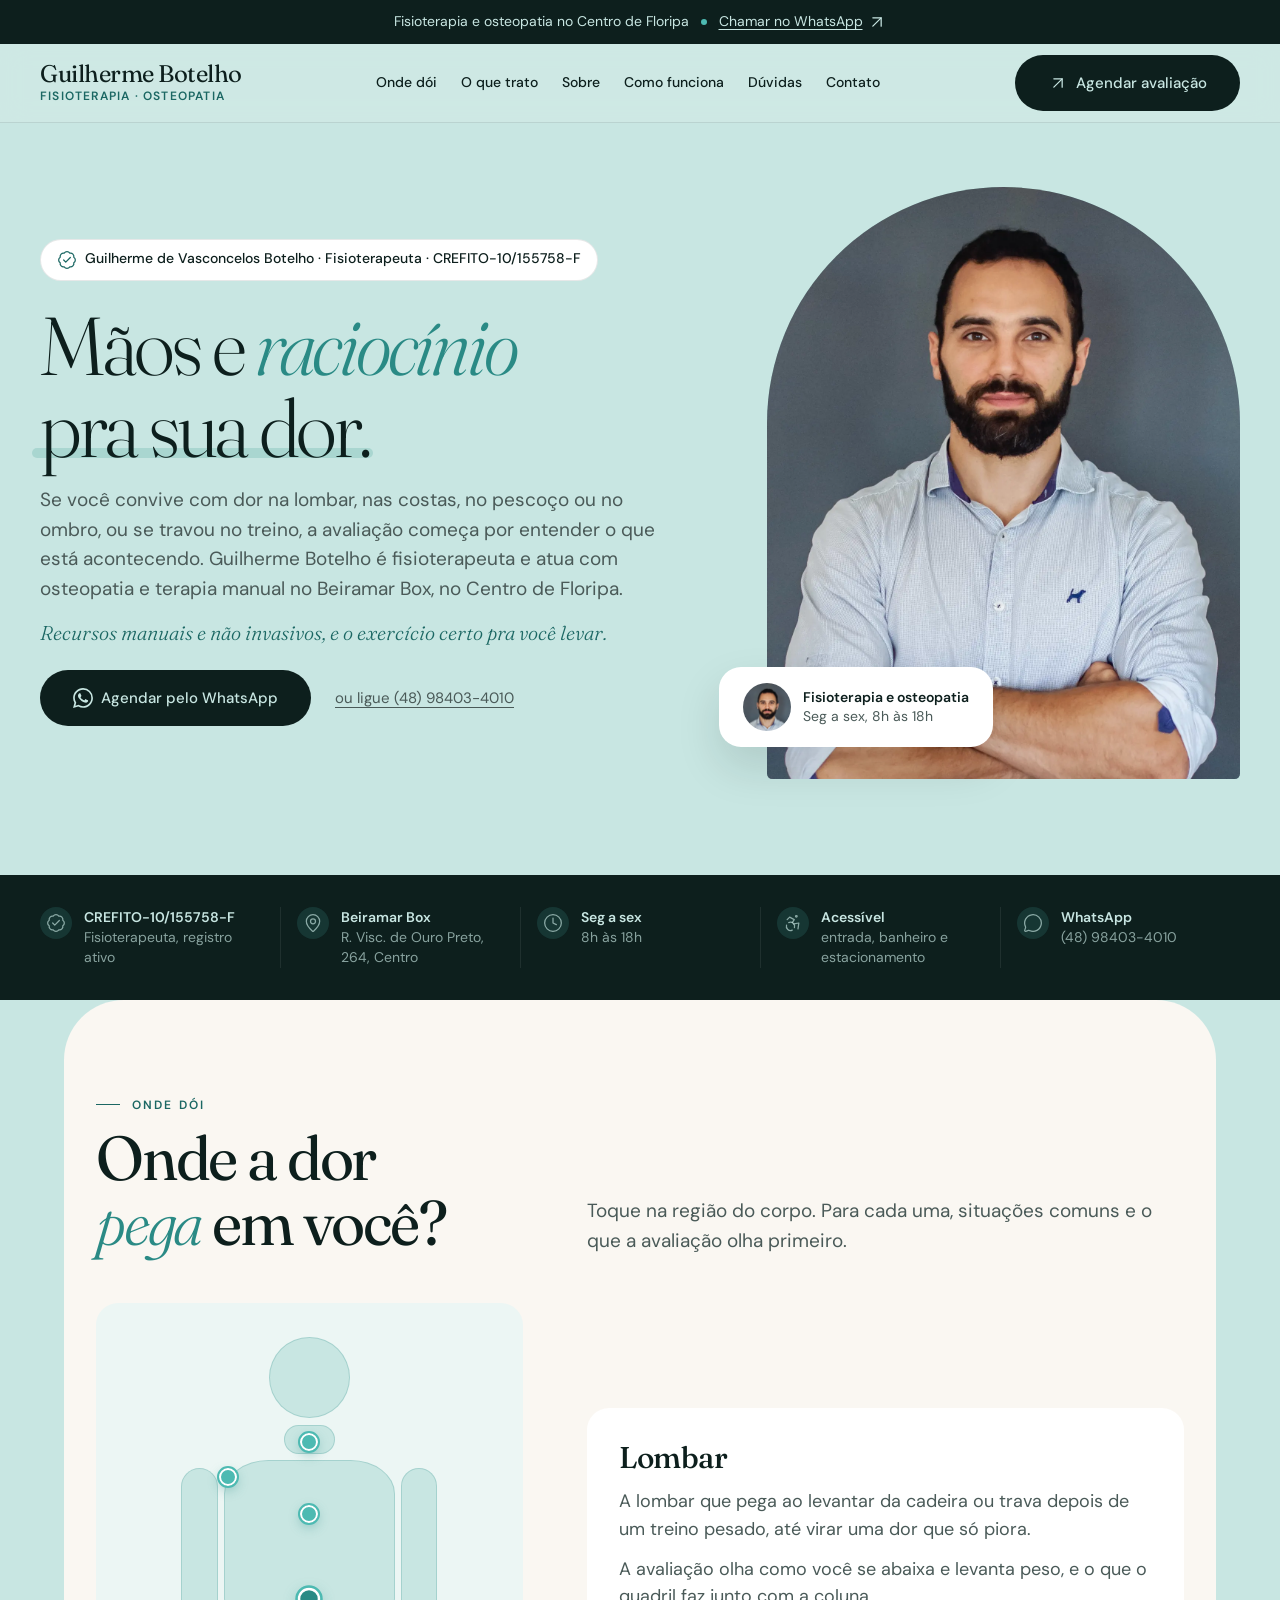
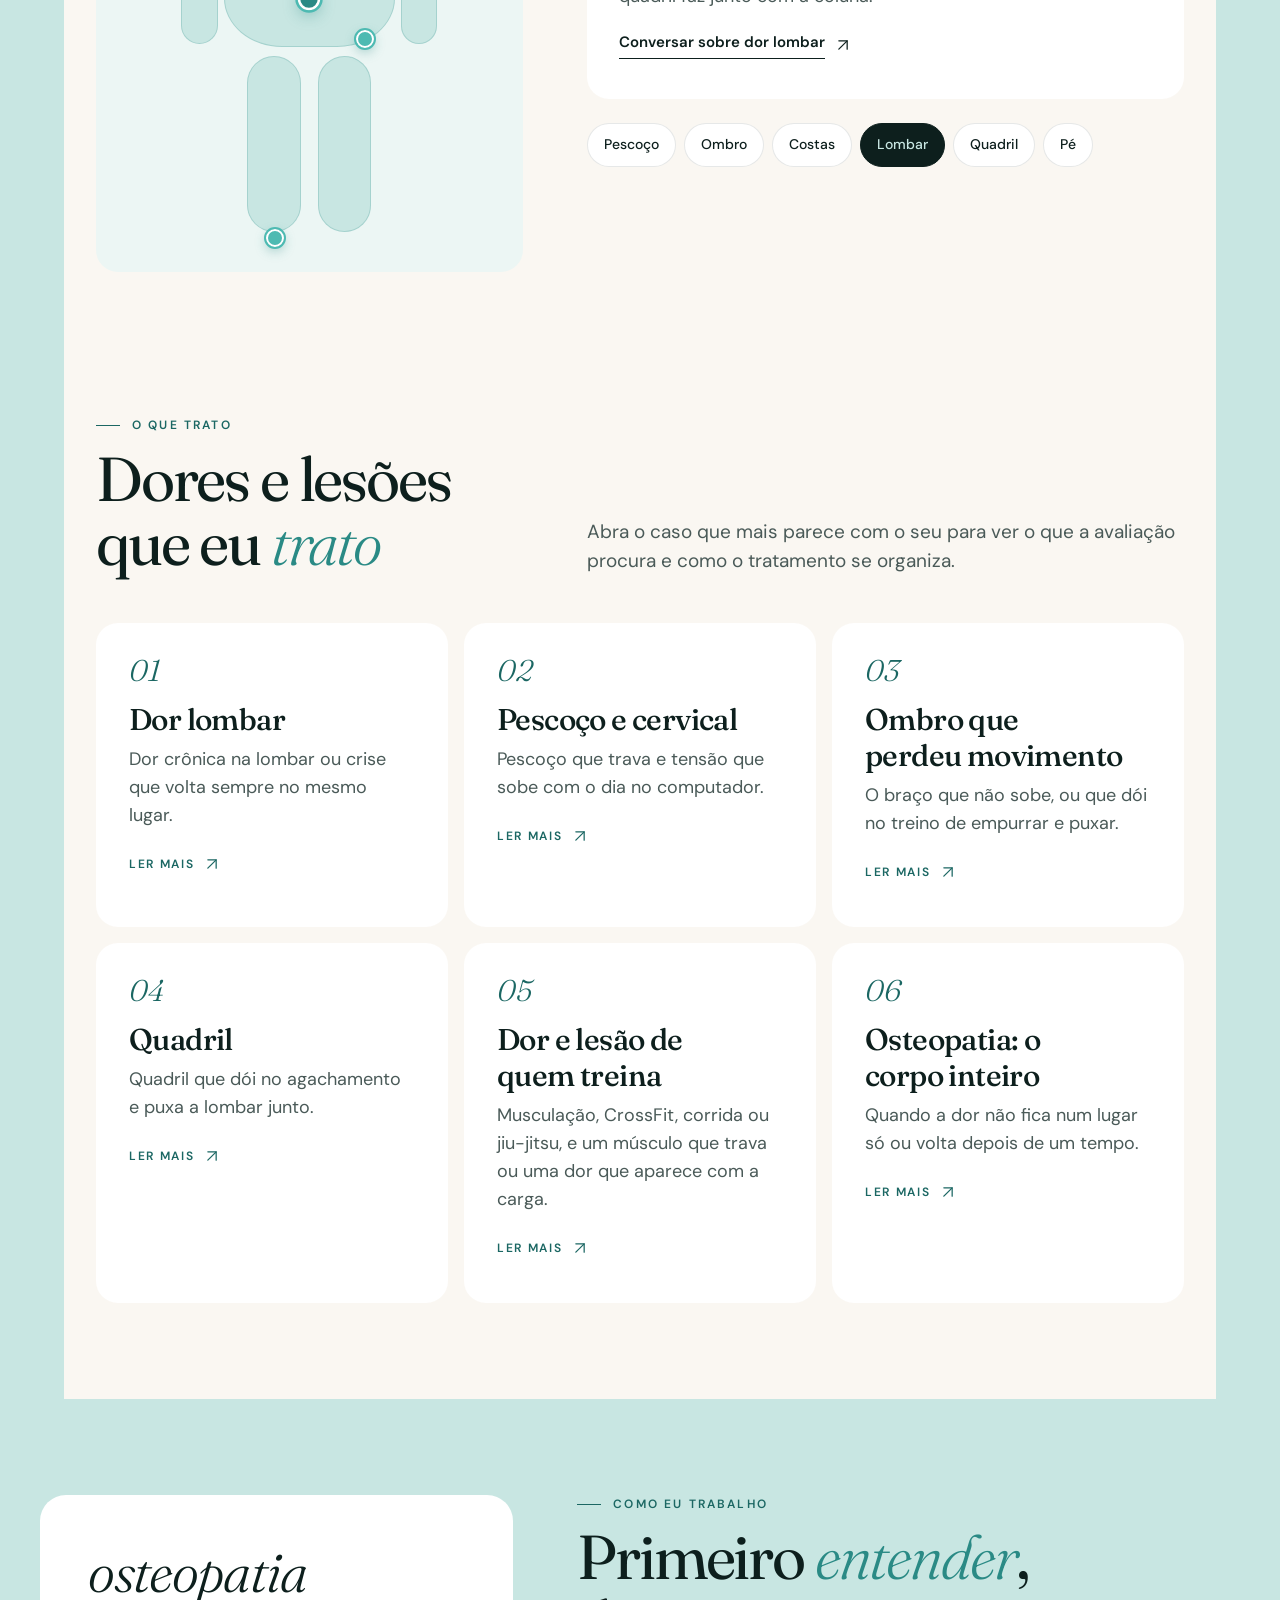
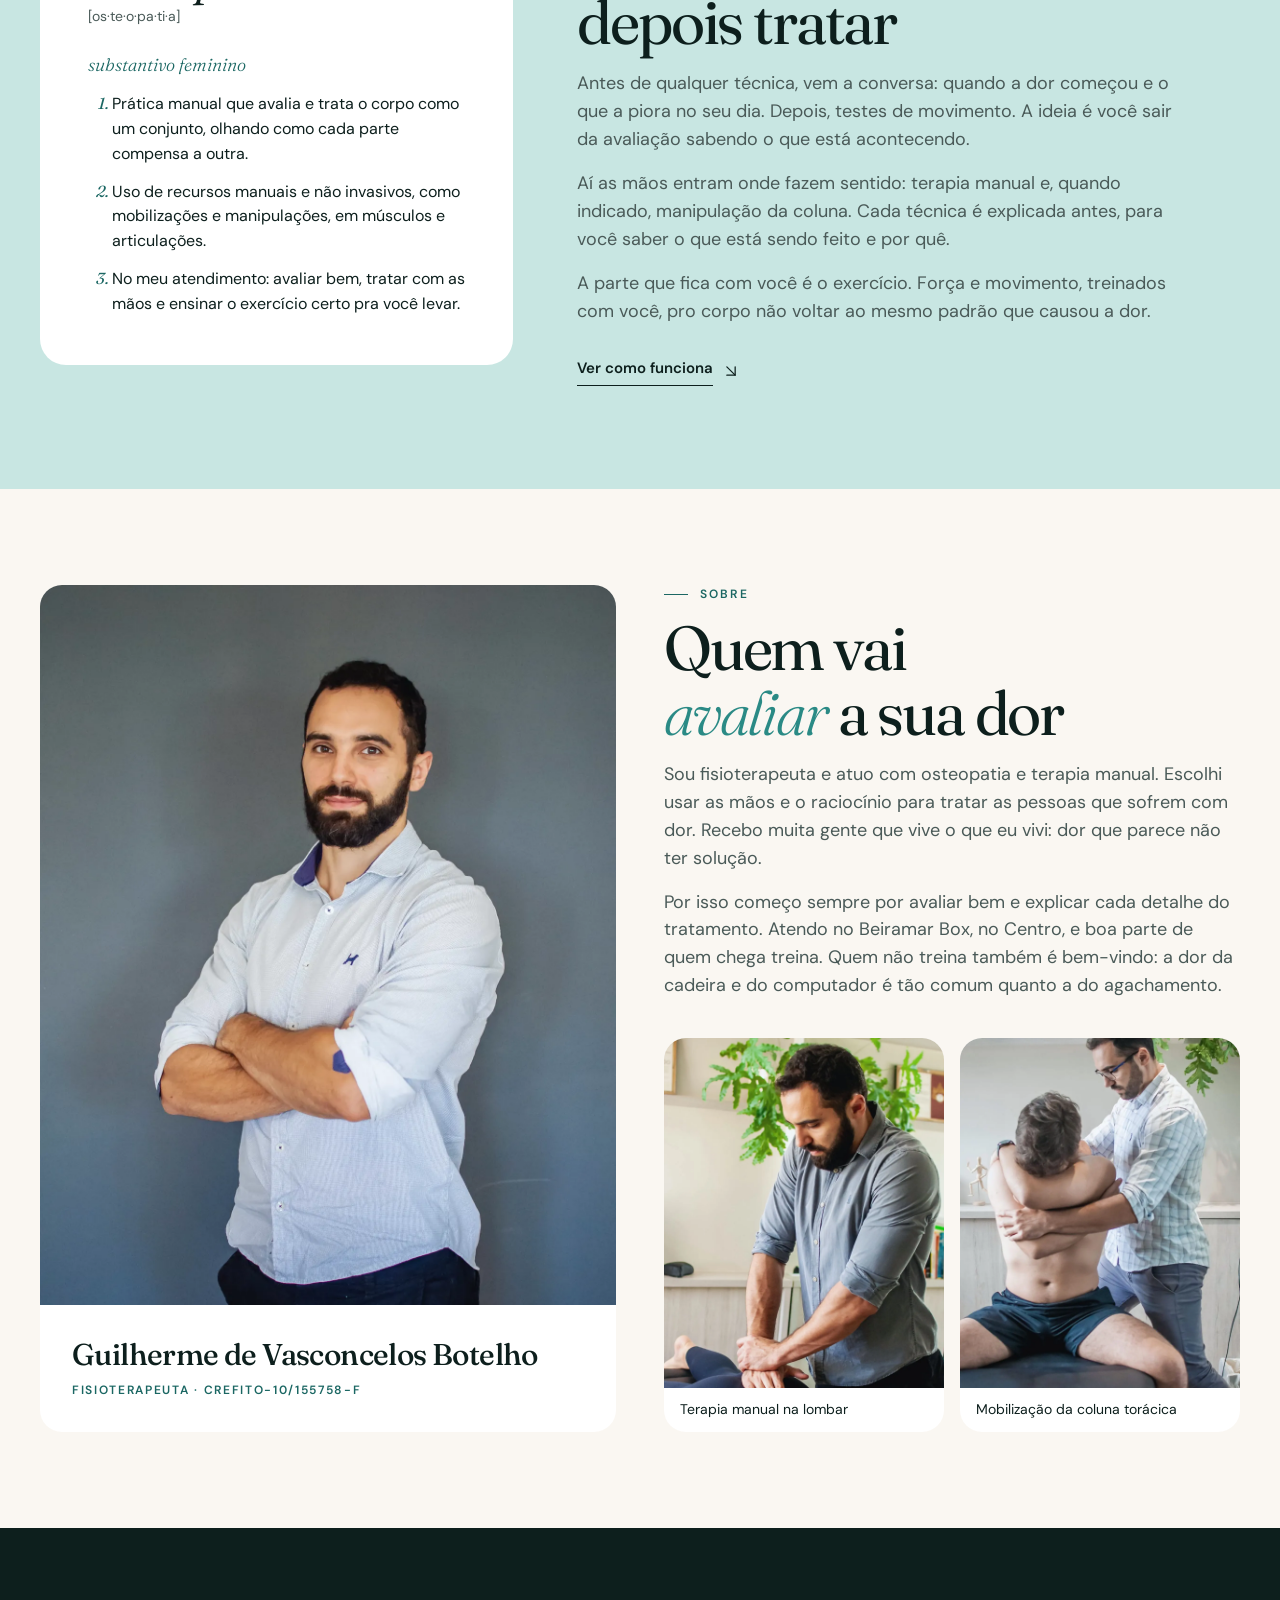
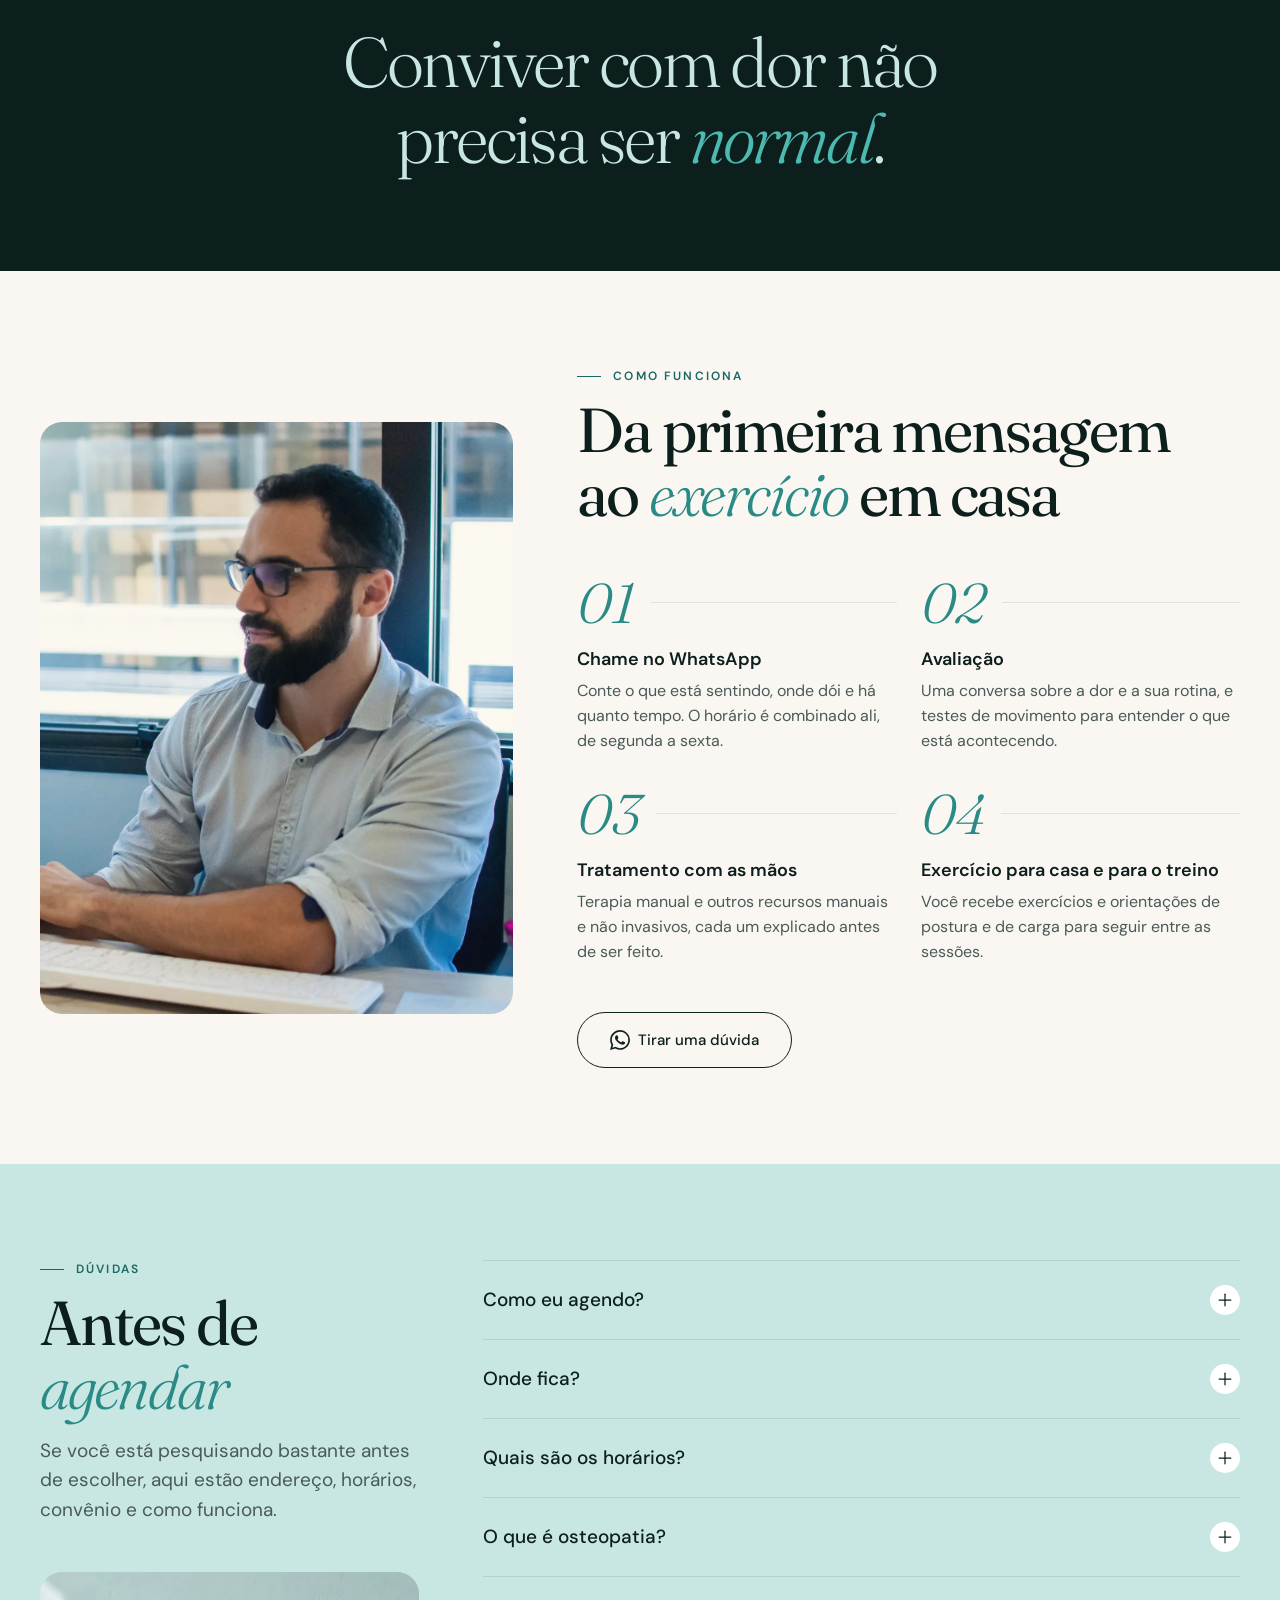
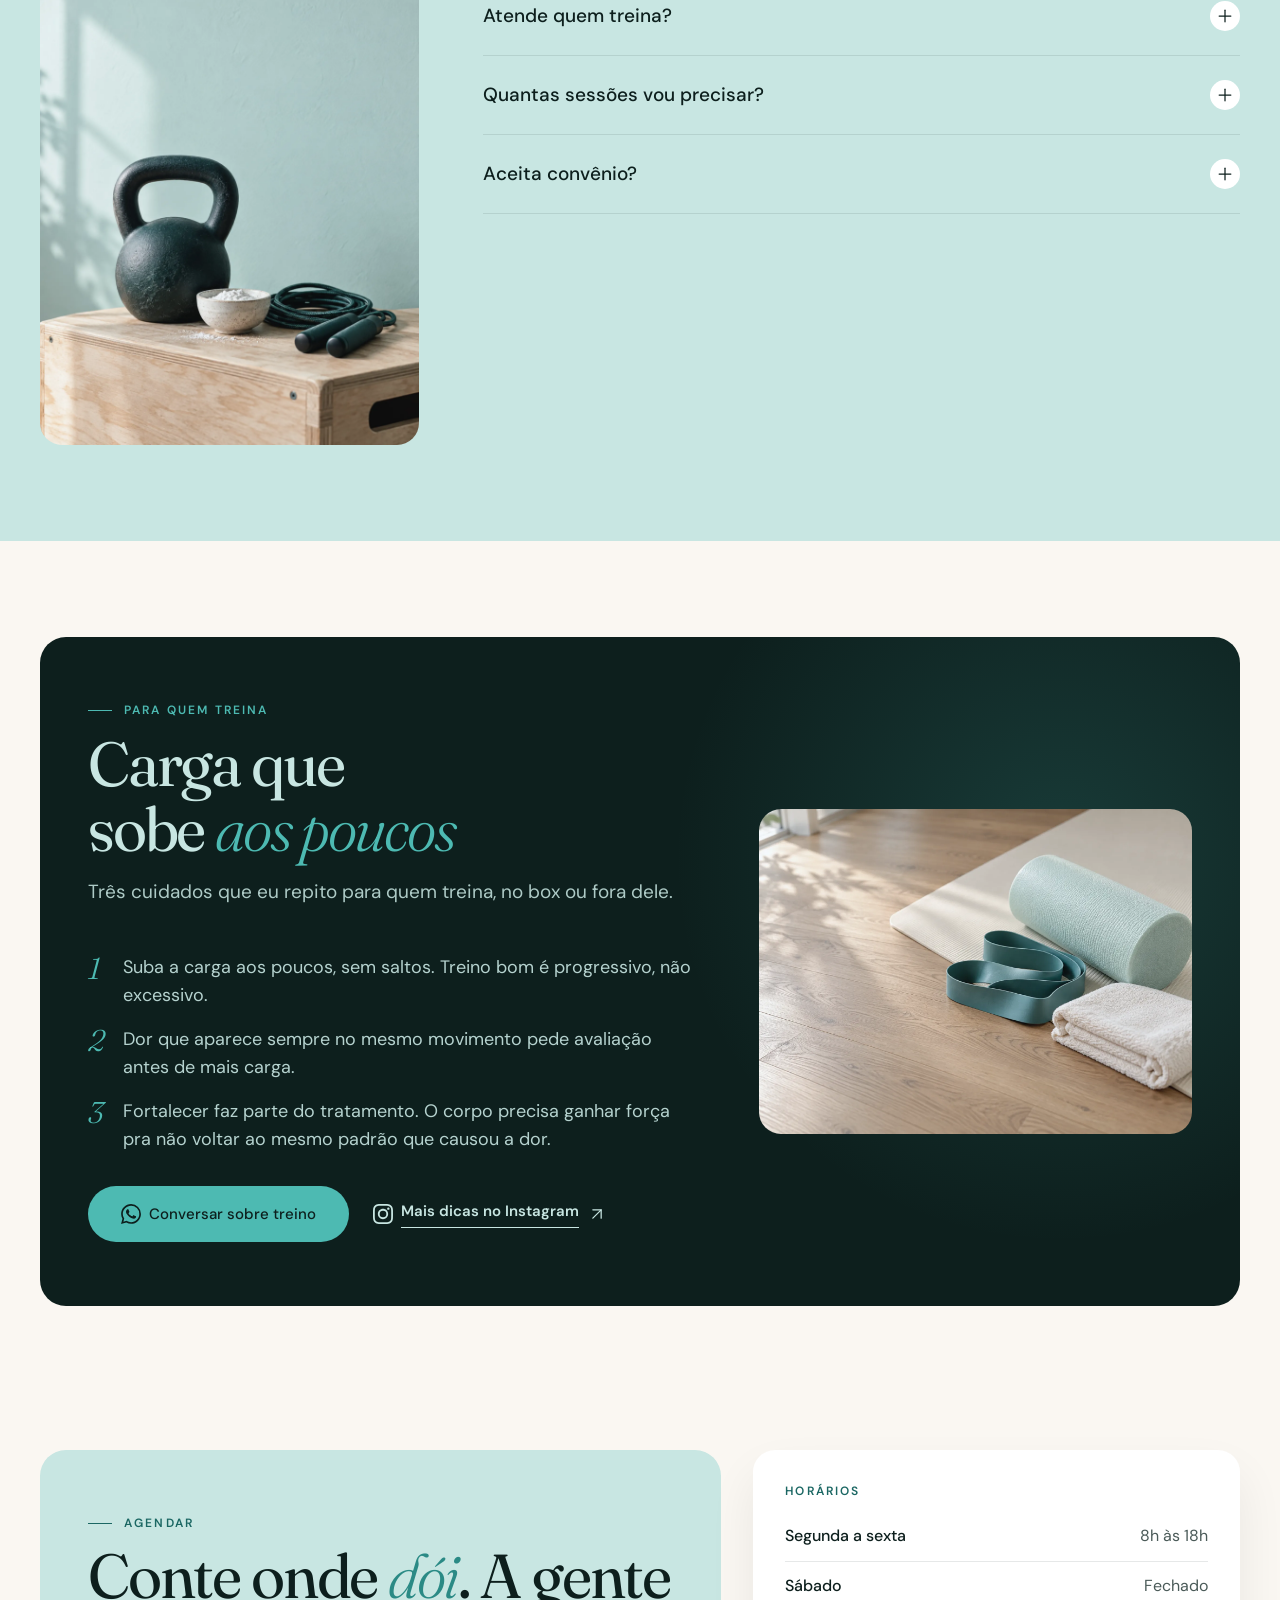
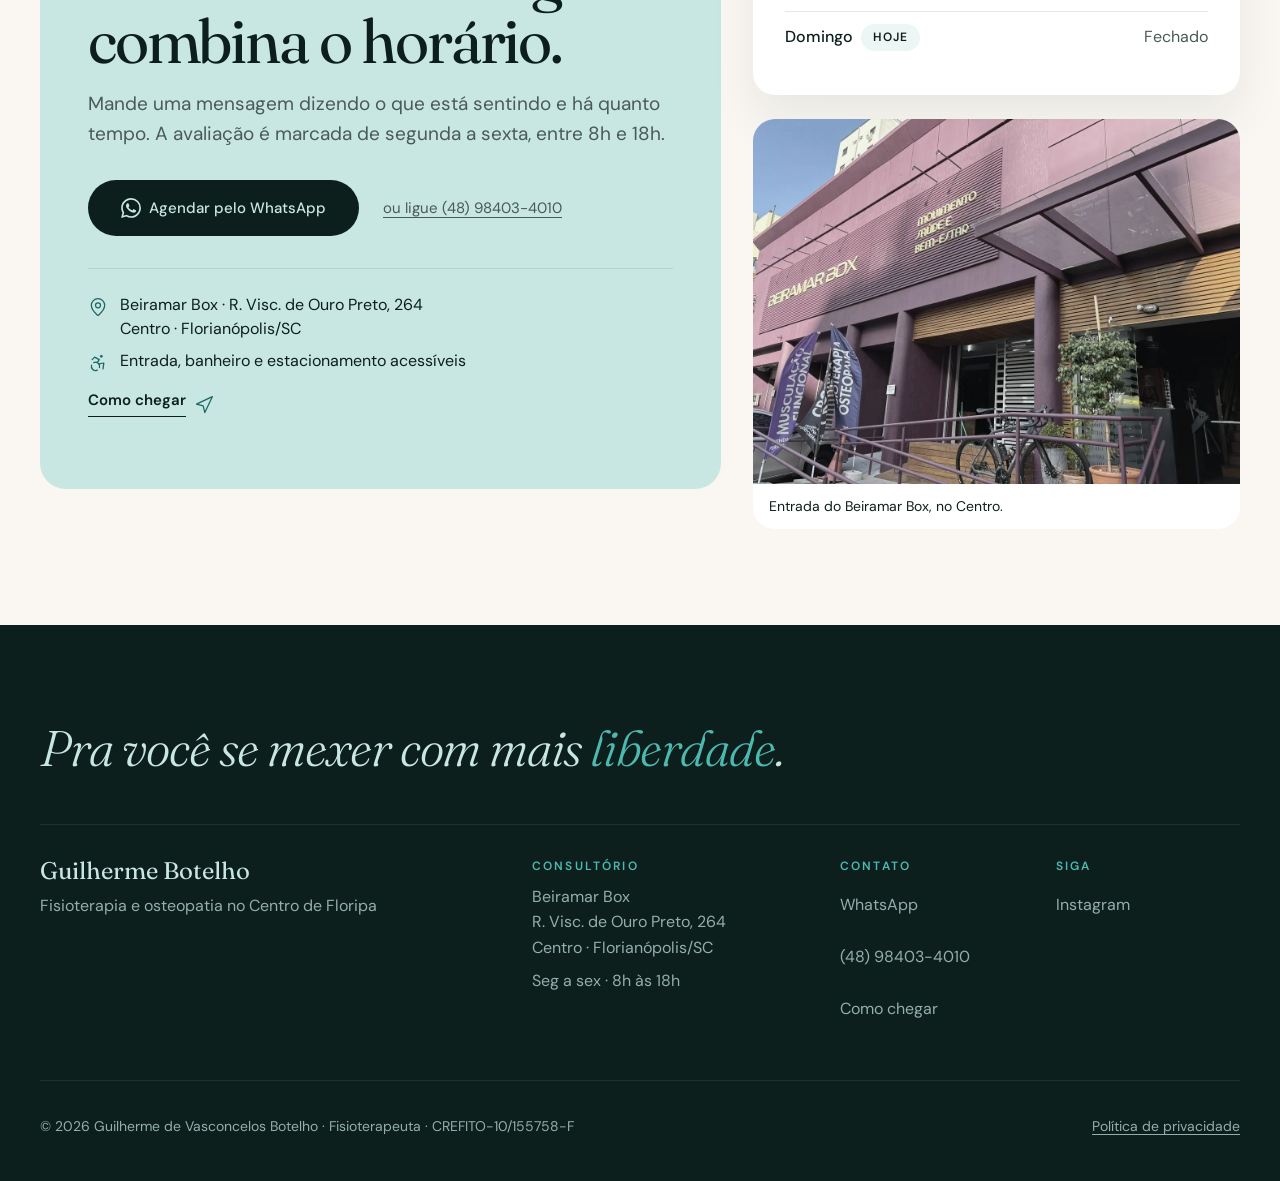
==== index.html @ 413fc0e6 "Publicação inicial Co-Authored-By: Claude Sonnet 5.5 <noreply@anthropic.com>" ====
<!DOCTYPE html>
<html lang="pt-BR">
<head>
<meta charset="UTF-8">
<meta name="viewport" content="width=device-width, initial-scale=1">
<!-- PRÉ-VENDA: não remover até o Armin fechar a venda -->
<meta name="robots" content="noindex, nofollow">
<title>Fisioterapeuta no Centro, Florianópolis · Guilherme Botelho</title>
<meta name="description" content="Guilherme Botelho é fisioterapeuta e atua com osteopatia e terapia manual no Beiramar Box, Centro de Florianópolis. Agende a avaliação pelo WhatsApp.">
<meta property="og:title" content="Fisioterapeuta no Centro, Florianópolis · Guilherme Botelho">
<meta property="og:description" content="Guilherme Botelho é fisioterapeuta e atua com osteopatia e terapia manual no Beiramar Box, Centro de Florianópolis. Agende a avaliação pelo WhatsApp.">
<meta property="og:type" content="website">
<meta property="og:locale" content="pt_BR">
<meta property="og:url" content="https://infomediamethods-sys.github.io/guilherme-botelho-fisioterapeuta/">
<meta property="og:image" content="https://infomediamethods-sys.github.io/guilherme-botelho-fisioterapeuta/assets/img/og-guilherme.jpg">
<meta name="theme-color" content="#C8E6E2">
<link rel="icon" href="data:image/svg+xml,%3Csvg%20xmlns%3D%22http%3A%2F%2Fwww.w3.org%2F2000%2Fsvg%22%20viewBox%3D%220%200%2064%2064%22%3E%3Crect%20width%3D%2264%22%20height%3D%2264%22%20rx%3D%2214%22%20fill%3D%22%230D1F1D%22%2F%3E%3Ctext%20x%3D%2232%22%20y%3D%2242%22%20text-anchor%3D%22middle%22%20font-family%3D%22Georgia%2Cserif%22%20font-size%3D%2228%22%20fill%3D%22%23C8E6E2%22%3EGB%3C%2Ftext%3E%3C%2Fsvg%3E">
<link rel="preconnect" href="https://fonts.googleapis.com">
<link rel="preconnect" href="https://fonts.gstatic.com" crossorigin>
<link href="https://fonts.googleapis.com/css2?family=Fraunces:ital,opsz,wght@0,9..144,300;0,9..144,400;0,9..144,500;1,9..144,300&family=DM+Sans:wght@400;500;600&display=swap" rel="stylesheet">
<link rel="stylesheet" href="assets/css/base.css">
<link rel="stylesheet" href="assets/css/style.css">
<script type="application/ld+json">{"@context":"https://schema.org","@graph":[{"@type":"Person","@id":"https://infomediamethods-sys.github.io/guilherme-botelho-fisioterapeuta/#guilherme","name":"Guilherme de Vasconcelos Botelho","alternateName":"Guilherme Botelho","jobTitle":"Fisioterapeuta","identifier":"CREFITO-10/155758-F","sameAs":["https://www.instagram.com/guilhermebotelhoosteopatia/"],"worksFor":{"@id":"https://infomediamethods-sys.github.io/guilherme-botelho-fisioterapeuta/#consultorio"}},{"@type":"MedicalBusiness","@id":"https://infomediamethods-sys.github.io/guilherme-botelho-fisioterapeuta/#consultorio","name":"Guilherme Botelho · Fisioterapia e osteopatia","url":"https://infomediamethods-sys.github.io/guilherme-botelho-fisioterapeuta/","image":"https://infomediamethods-sys.github.io/guilherme-botelho-fisioterapeuta/assets/img/og-guilherme.jpg","telephone":"+55 48 98403-4010","address":{"@type":"PostalAddress","streetAddress":"R. Visc. de Ouro Preto, 264 (Beiramar Box)","addressLocality":"Florianópolis","addressRegion":"SC","addressCountry":"BR"},"geo":{"@type":"GeoCoordinates","latitude":-27.5948816,"longitude":-48.5476744},"openingHours":"Mo-Fr 08:00-18:00","hasMap":"https://www.google.com/maps/place/Guilherme+Botelho+-+Fisioterapeuta+e+Osteopata/data=!4m7!3m6!1s0x9527392960eb740b:0x366323e6d070c295!8m2!3d-27.5948816!4d-48.5476744!16s%2Fg%2F11rnjy53hc!19sChIJC3TrYCk5J5URlcJw0OYjYzY","founder":{"@id":"https://infomediamethods-sys.github.io/guilherme-botelho-fisioterapeuta/#guilherme"}}]}</script>
</head>
<body>
<a class="pular-conteudo" href="#conteudo">Pular para o conteúdo</a>

<div class="aviso fundo-escuro">
  <p class="aviso__texto"><span>Fisioterapia e osteopatia no Centro de Floripa</span><span class="aviso__ponto" aria-hidden="true"></span><a class="aviso__link" href="https://wa.me/5548984034010?text=Ol%C3%A1%2C%20Guilherme!%20Vi%20seu%20site%20e%20quero%20agendar%20uma%20avalia%C3%A7%C3%A3o." target="_blank" rel="noopener">Chamar no WhatsApp <svg aria-hidden="true" focusable="false" class="icone icone--arrow-up-right" xmlns="http://www.w3.org/2000/svg" width="24" height="24" viewBox="0 0 24 24" fill="none" stroke="currentColor" stroke-width="1.5" stroke-linecap="round" stroke-linejoin="round" ><path d="M7 7h10v10" /><path d="M7 17 17 7" /></svg></a></p>
</div>

<header class="cabecalho" data-header>
  <div class="container cabecalho__linha">
    <a class="marca" href="#inicio" aria-label="Guilherme Botelho, início">
      <span class="marca__nome">Guilherme Botelho</span>
      <span class="marca__rotulo">Fisioterapia · Osteopatia</span>
    </a>
    <nav class="nav" aria-label="Principal">
      <ul class="nav__lista" role="list">
        <li><a class="nav__link" href="#onde-doi">Onde dói</a></li>
        <li><a class="nav__link" href="#o-que-trato">O que trato</a></li>
        <li><a class="nav__link" href="#sobre">Sobre</a></li>
        <li><a class="nav__link" href="#como-funciona">Como funciona</a></li>
        <li><a class="nav__link" href="#duvidas">Dúvidas</a></li>
        <li><a class="nav__link" href="#agendar">Contato</a></li>
      </ul>
    </nav>
    <div class="cabecalho__acoes">
      <a class="cabecalho__tel" href="tel:+5548984034010"><svg aria-hidden="true" focusable="false" class="icone icone--phone" xmlns="http://www.w3.org/2000/svg" width="24" height="24" viewBox="0 0 24 24" fill="none" stroke="currentColor" stroke-width="1.5" stroke-linecap="round" stroke-linejoin="round" ><path d="M13.832 16.568a1 1 0 0 0 1.213-.303l.355-.465A2 2 0 0 1 17 15h3a2 2 0 0 1 2 2v3a2 2 0 0 1-2 2A18 18 0 0 1 2 4a2 2 0 0 1 2-2h3a2 2 0 0 1 2 2v3a2 2 0 0 1-.8 1.6l-.468.351a1 1 0 0 0-.292 1.233 14 14 0 0 0 6.392 6.384" /></svg><span>(48) 98403-4010</span></a>
      <a class="botao botao--primario cabecalho__cta" href="https://wa.me/5548984034010?text=Ol%C3%A1%2C%20Guilherme!%20Vi%20seu%20site%20e%20quero%20agendar%20uma%20avalia%C3%A7%C3%A3o." target="_blank" rel="noopener"><svg aria-hidden="true" focusable="false" class="icone icone--arrow-up-right" xmlns="http://www.w3.org/2000/svg" width="24" height="24" viewBox="0 0 24 24" fill="none" stroke="currentColor" stroke-width="1.5" stroke-linecap="round" stroke-linejoin="round" ><path d="M7 7h10v10" /><path d="M7 17 17 7" /></svg><span class="cta-longo">Agendar avaliação</span><span class="cta-curto">Agendar</span></a>
      <button class="cabecalho__menu" type="button" data-abrir-menu aria-expanded="false" aria-controls="menu-celular" aria-label="Abrir menu">
        <span class="cabecalho__barra" aria-hidden="true"></span><span class="cabecalho__barra" aria-hidden="true"></span>
      </button>
    </div>
  </div>
</header>
<nav class="menu-celular" id="menu-celular" aria-hidden="true" aria-label="Menu">
  <ul class="menu-celular__lista" role="list">
    <li><a class="menu-celular__link" href="#onde-doi">Onde dói</a></li>
    <li><a class="menu-celular__link" href="#o-que-trato">O que trato</a></li>
    <li><a class="menu-celular__link" href="#sobre">Sobre</a></li>
    <li><a class="menu-celular__link" href="#como-funciona">Como funciona</a></li>
    <li><a class="menu-celular__link" href="#duvidas">Dúvidas</a></li>
    <li><a class="menu-celular__link" href="#agendar">Contato</a></li>
  </ul>
  <a class="botao botao--primario" href="https://wa.me/5548984034010?text=Ol%C3%A1%2C%20Guilherme!%20Vi%20seu%20site%20e%20quero%20agendar%20uma%20avalia%C3%A7%C3%A3o." target="_blank" rel="noopener"><svg class="icone icone--marca" width="24" height="24" fill="currentColor" aria-hidden="true" focusable="false" role="img" viewBox="0 0 24 24" xmlns="http://www.w3.org/2000/svg"><path d="M17.472 14.382c-.297-.149-1.758-.867-2.03-.967-.273-.099-.471-.148-.67.15-.197.297-.767.966-.94 1.164-.173.199-.347.223-.644.075-.297-.15-1.255-.463-2.39-1.475-.883-.788-1.48-1.761-1.653-2.059-.173-.297-.018-.458.13-.606.134-.133.298-.347.446-.52.149-.174.198-.298.298-.497.099-.198.05-.371-.025-.52-.075-.149-.669-1.612-.916-2.207-.242-.579-.487-.5-.669-.51-.173-.008-.371-.01-.57-.01-.198 0-.52.074-.792.372-.272.297-1.04 1.016-1.04 2.479 0 1.462 1.065 2.875 1.213 3.074.149.198 2.096 3.2 5.077 4.487.709.306 1.262.489 1.694.625.712.227 1.36.195 1.871.118.571-.085 1.758-.719 2.006-1.413.248-.694.248-1.289.173-1.413-.074-.124-.272-.198-.57-.347m-5.421 7.403h-.004a9.87 9.87 0 01-5.031-1.378l-.361-.214-3.741.982.998-3.648-.235-.374a9.86 9.86 0 01-1.51-5.26c.001-5.45 4.436-9.884 9.888-9.884 2.64 0 5.122 1.03 6.988 2.898a9.825 9.825 0 012.893 6.994c-.003 5.45-4.437 9.884-9.885 9.884m8.413-18.297A11.815 11.815 0 0012.05 0C5.495 0 .16 5.335.157 11.892c0 2.096.547 4.142 1.588 5.945L.057 24l6.305-1.654a11.882 11.882 0 005.683 1.448h.005c6.554 0 11.89-5.335 11.893-11.893a11.821 11.821 0 00-3.48-8.413Z"/></svg>Agendar pelo WhatsApp</a>
  <a class="menu-celular__tel" href="tel:+5548984034010"><svg aria-hidden="true" focusable="false" class="icone icone--phone" xmlns="http://www.w3.org/2000/svg" width="24" height="24" viewBox="0 0 24 24" fill="none" stroke="currentColor" stroke-width="1.5" stroke-linecap="round" stroke-linejoin="round" ><path d="M13.832 16.568a1 1 0 0 0 1.213-.303l.355-.465A2 2 0 0 1 17 15h3a2 2 0 0 1 2 2v3a2 2 0 0 1-2 2A18 18 0 0 1 2 4a2 2 0 0 1 2-2h3a2 2 0 0 1 2 2v3a2 2 0 0 1-.8 1.6l-.468.351a1 1 0 0 0-.292 1.233 14 14 0 0 0 6.392 6.384" /></svg>(48) 98403-4010</a>
</nav>

<main id="conteudo">

  <section class="heroi" id="inicio" data-heroi>
    <div class="container heroi__grade">
      <div class="heroi__texto">
        <p class="chip" data-entra style="--d:0s"><svg aria-hidden="true" focusable="false" class="icone icone--badge-check" xmlns="http://www.w3.org/2000/svg" width="24" height="24" viewBox="0 0 24 24" fill="none" stroke="currentColor" stroke-width="1.5" stroke-linecap="round" stroke-linejoin="round" ><path d="M3.85 8.62a4 4 0 0 1 4.78-4.77 4 4 0 0 1 6.74 0 4 4 0 0 1 4.78 4.78 4 4 0 0 1 0 6.74 4 4 0 0 1-4.77 4.78 4 4 0 0 1-6.75 0 4 4 0 0 1-4.78-4.77 4 4 0 0 1 0-6.76Z" /><path d="m16 9-5.5 5.5L8 12" /></svg><span>Guilherme de Vasconcelos <span class="nowrap">Botelho ·</span> <span class="nowrap">Fisioterapeuta ·</span> <span class="nowrap">CREFITO-10/155758-F</span></span></p>
        <h1 class="h1 heroi__titulo" data-entra style="--d:.07s">Mãos e <em>raciocínio</em> <span class="traco">pra sua dor.</span></h1>
        <p class="lead heroi__apoio" data-entra style="--d:.14s">Se você convive com dor na lombar, nas costas, no pescoço ou no ombro, ou se travou no treino, a avaliação começa por entender o que está acontecendo. Guilherme Botelho é fisioterapeuta e atua com osteopatia e terapia manual no Beiramar Box, no Centro de Floripa.</p>
        <p class="heroi__assinatura" data-entra style="--d:.2s">Recursos manuais e não invasivos, e o exercício certo pra você levar.</p>
        <div class="heroi__acoes" data-entra style="--d:.26s">
          <a class="botao botao--primario" href="https://wa.me/5548984034010?text=Ol%C3%A1%2C%20Guilherme!%20Vi%20seu%20site%20e%20quero%20agendar%20uma%20avalia%C3%A7%C3%A3o." target="_blank" rel="noopener"><svg class="icone icone--marca" width="24" height="24" fill="currentColor" aria-hidden="true" focusable="false" role="img" viewBox="0 0 24 24" xmlns="http://www.w3.org/2000/svg"><path d="M17.472 14.382c-.297-.149-1.758-.867-2.03-.967-.273-.099-.471-.148-.67.15-.197.297-.767.966-.94 1.164-.173.199-.347.223-.644.075-.297-.15-1.255-.463-2.39-1.475-.883-.788-1.48-1.761-1.653-2.059-.173-.297-.018-.458.13-.606.134-.133.298-.347.446-.52.149-.174.198-.298.298-.497.099-.198.05-.371-.025-.52-.075-.149-.669-1.612-.916-2.207-.242-.579-.487-.5-.669-.51-.173-.008-.371-.01-.57-.01-.198 0-.52.074-.792.372-.272.297-1.04 1.016-1.04 2.479 0 1.462 1.065 2.875 1.213 3.074.149.198 2.096 3.2 5.077 4.487.709.306 1.262.489 1.694.625.712.227 1.36.195 1.871.118.571-.085 1.758-.719 2.006-1.413.248-.694.248-1.289.173-1.413-.074-.124-.272-.198-.57-.347m-5.421 7.403h-.004a9.87 9.87 0 01-5.031-1.378l-.361-.214-3.741.982.998-3.648-.235-.374a9.86 9.86 0 01-1.51-5.26c.001-5.45 4.436-9.884 9.888-9.884 2.64 0 5.122 1.03 6.988 2.898a9.825 9.825 0 012.893 6.994c-.003 5.45-4.437 9.884-9.885 9.884m8.413-18.297A11.815 11.815 0 0012.05 0C5.495 0 .16 5.335.157 11.892c0 2.096.547 4.142 1.588 5.945L.057 24l6.305-1.654a11.882 11.882 0 005.683 1.448h.005c6.554 0 11.89-5.335 11.893-11.893a11.821 11.821 0 00-3.48-8.413Z"/></svg>Agendar pelo WhatsApp</a>
          <a class="link-tel" href="tel:+5548984034010">ou ligue (48) 98403-4010</a>
        </div>
      </div>
      <div class="heroi__midia" data-entra style="--d:.3s" data-entra-foto>
        <div class="heroi__arco">
          <picture>
            <source media="(max-width: 899px)" srcset="assets/img/heroi-retrato-celular.webp" type="image/webp">
            <source media="(max-width: 899px)" srcset="assets/img/heroi-retrato-celular.jpg">
            <source srcset="assets/img/heroi-retrato.webp" type="image/webp">
            <img src="assets/img/heroi-retrato.jpg" width="1280" height="1600" alt="Guilherme Botelho, fisioterapeuta, de braços cruzados, com camisa azul-clara" fetchpriority="high">
          </picture>
        </div>
        <div class="flutuante">
          <picture class="flutuante__avatar"><source srcset="assets/img/avatar-guilherme.webp" type="image/webp"><img src="assets/img/avatar-guilherme.jpg" width="400" height="400" alt=""></picture>
          <p class="flutuante__texto"><strong>Fisioterapia e osteopatia</strong><span>Seg a sex, 8h às 18h</span></p>
        </div>
      </div>
    </div>
  </section>

  <section class="selos fundo-escuro" aria-label="Registro, endereço e contato">
    <div class="container">
      <ul class="selos__lista" role="list">
        <li class="selo"><span class="selo__icone"><svg aria-hidden="true" focusable="false" class="icone icone--badge-check" xmlns="http://www.w3.org/2000/svg" width="24" height="24" viewBox="0 0 24 24" fill="none" stroke="currentColor" stroke-width="1.5" stroke-linecap="round" stroke-linejoin="round" ><path d="M3.85 8.62a4 4 0 0 1 4.78-4.77 4 4 0 0 1 6.74 0 4 4 0 0 1 4.78 4.78 4 4 0 0 1 0 6.74 4 4 0 0 1-4.77 4.78 4 4 0 0 1-6.75 0 4 4 0 0 1-4.78-4.77 4 4 0 0 1 0-6.76Z" /><path d="m16 9-5.5 5.5L8 12" /></svg></span><p><strong>CREFITO-10/155758-F</strong><span>Fisioterapeuta, registro ativo</span></p></li>
        <li class="selo"><span class="selo__icone"><svg aria-hidden="true" focusable="false" class="icone icone--map-pin" xmlns="http://www.w3.org/2000/svg" width="24" height="24" viewBox="0 0 24 24" fill="none" stroke="currentColor" stroke-width="1.5" stroke-linecap="round" stroke-linejoin="round" ><path d="M20 10c0 4.993-5.539 10.193-7.399 11.799a1 1 0 0 1-1.202 0C9.539 20.193 4 14.993 4 10a8 8 0 0 1 16 0" /><circle cx="12" cy="10" r="3" /></svg></span><p><strong>Beiramar Box</strong><span>R. Visc. de Ouro Preto, 264, Centro</span></p></li>
        <li class="selo"><span class="selo__icone"><svg aria-hidden="true" focusable="false" class="icone icone--clock" xmlns="http://www.w3.org/2000/svg" width="24" height="24" viewBox="0 0 24 24" fill="none" stroke="currentColor" stroke-width="1.5" stroke-linecap="round" stroke-linejoin="round" ><circle cx="12" cy="12" r="10" /><path d="M12 6v6l4 2" /></svg></span><p><strong>Seg a sex</strong><span>8h às 18h</span></p></li>
        <li class="selo"><span class="selo__icone"><svg aria-hidden="true" focusable="false" class="icone icone--accessibility" xmlns="http://www.w3.org/2000/svg" width="24" height="24" viewBox="0 0 24 24" fill="none" stroke="currentColor" stroke-width="1.5" stroke-linecap="round" stroke-linejoin="round" ><circle cx="16" cy="4" r="1" /><path d="m18 19 1-7-6 1" /><path d="m5 8 3-3 5.5 3-2.36 3.5" /><path d="M4.24 14.5a5 5 0 0 0 6.88 6" /><path d="M13.76 17.5a5 5 0 0 0-6.88-6" /></svg></span><p><strong>Acessível</strong><span>entrada, banheiro e estacionamento</span></p></li>
        <li class="selo"><span class="selo__icone"><svg aria-hidden="true" focusable="false" class="icone icone--message-circle" xmlns="http://www.w3.org/2000/svg" width="24" height="24" viewBox="0 0 24 24" fill="none" stroke="currentColor" stroke-width="1.5" stroke-linecap="round" stroke-linejoin="round" ><path d="M2.992 16.342a2 2 0 0 1 .094 1.167l-1.065 3.29a1 1 0 0 0 1.236 1.168l3.413-.998a2 2 0 0 1 1.099.092 10 10 0 1 0-4.777-4.719" /></svg></span><p><strong>WhatsApp</strong><span>(48) 98403-4010</span></p></li>
      </ul>
      <div class="selos__acoes">
        <a class="botao botao--teal" href="https://wa.me/5548984034010?text=Ol%C3%A1%2C%20Guilherme!%20Vi%20seu%20site%20e%20quero%20agendar%20uma%20avalia%C3%A7%C3%A3o." target="_blank" rel="noopener"><svg class="icone icone--marca" width="24" height="24" fill="currentColor" aria-hidden="true" focusable="false" role="img" viewBox="0 0 24 24" xmlns="http://www.w3.org/2000/svg"><path d="M17.472 14.382c-.297-.149-1.758-.867-2.03-.967-.273-.099-.471-.148-.67.15-.197.297-.767.966-.94 1.164-.173.199-.347.223-.644.075-.297-.15-1.255-.463-2.39-1.475-.883-.788-1.48-1.761-1.653-2.059-.173-.297-.018-.458.13-.606.134-.133.298-.347.446-.52.149-.174.198-.298.298-.497.099-.198.05-.371-.025-.52-.075-.149-.669-1.612-.916-2.207-.242-.579-.487-.5-.669-.51-.173-.008-.371-.01-.57-.01-.198 0-.52.074-.792.372-.272.297-1.04 1.016-1.04 2.479 0 1.462 1.065 2.875 1.213 3.074.149.198 2.096 3.2 5.077 4.487.709.306 1.262.489 1.694.625.712.227 1.36.195 1.871.118.571-.085 1.758-.719 2.006-1.413.248-.694.248-1.289.173-1.413-.074-.124-.272-.198-.57-.347m-5.421 7.403h-.004a9.87 9.87 0 01-5.031-1.378l-.361-.214-3.741.982.998-3.648-.235-.374a9.86 9.86 0 01-1.51-5.26c.001-5.45 4.436-9.884 9.888-9.884 2.64 0 5.122 1.03 6.988 2.898a9.825 9.825 0 012.893 6.994c-.003 5.45-4.437 9.884-9.885 9.884m8.413-18.297A11.815 11.815 0 0012.05 0C5.495 0 .16 5.335.157 11.892c0 2.096.547 4.142 1.588 5.945L.057 24l6.305-1.654a11.882 11.882 0 005.683 1.448h.005c6.554 0 11.89-5.335 11.893-11.893a11.821 11.821 0 00-3.48-8.413Z"/></svg>Chamar no WhatsApp</a>
        <a class="link-tel link-tel--claro" href="tel:+5548984034010">ou ligue (48) 98403-4010</a>
      </div>
    </div>
  </section>

  <div class="painel-fundo">
    <div class="painel">
      <section class="secao onde" id="onde-doi" aria-labelledby="onde-titulo">
        <div class="container">
          <div class="cabeca cabeca--dupla revelar">
            <div>
              <p class="eyebrow">Onde dói</p>
              <h2 class="h2" id="onde-titulo">Onde a dor <em>pega</em> em você?</h2>
            </div>
            <p class="lead">Toque na região do corpo. Para cada uma, situações comuns e o que a avaliação olha primeiro.</p>
          </div>
          <div class="mapa" data-mapa>
            <div class="mapa__corpo revelar">
              <div class="corpo" aria-hidden="true">
                <span class="corpo__parte corpo__parte--cabeca"></span>
                <span class="corpo__parte corpo__parte--pescoco"></span>
                <span class="corpo__parte corpo__parte--tronco"></span>
                <span class="corpo__parte corpo__parte--braco-e"></span>
                <span class="corpo__parte corpo__parte--braco-d"></span>
                <span class="corpo__parte corpo__parte--perna-e"></span>
                <span class="corpo__parte corpo__parte--perna-d"></span>
              </div>
              <button class="mapa__ponto" type="button" data-regiao="pescoco" aria-pressed="false" aria-label="Pescoço" style="--x:50%;--y:24.5%"><span class="mapa__marcador"></span></button>
              <button class="mapa__ponto" type="button" data-regiao="ombro" aria-pressed="false" aria-label="Ombro" style="--x:31%;--y:30.5%"><span class="mapa__marcador"></span></button>
              <button class="mapa__ponto" type="button" data-regiao="costas" aria-pressed="false" aria-label="Costas" style="--x:50%;--y:37%"><span class="mapa__marcador"></span></button>
              <button class="mapa__ponto" type="button" data-regiao="lombar" aria-pressed="true" aria-label="Lombar" style="--x:50%;--y:52%"><span class="mapa__marcador"></span></button>
              <button class="mapa__ponto" type="button" data-regiao="quadril" aria-pressed="false" aria-label="Quadril" style="--x:63%;--y:59%"><span class="mapa__marcador"></span></button>
              <button class="mapa__ponto" type="button" data-regiao="pe" aria-pressed="false" aria-label="Pé" style="--x:42%;--y:94%"><span class="mapa__marcador"></span></button>
            </div>
            <div class="mapa__lado revelar">
              <div class="mapa__painel" aria-live="polite">
                <div class="regiao" data-painel="lombar">
                  <h3 class="h3">Lombar</h3>
                  <p>A lombar que pega ao levantar da cadeira ou trava depois de um treino pesado, até virar uma dor que só piora.</p>
                  <p>A avaliação olha como você se abaixa e levanta peso, e o que o quadril faz junto com a coluna.</p>
                  <a class="link" href="https://wa.me/5548984034010?text=Ol%C3%A1%2C%20Guilherme!%20Vi%20seu%20site%20e%20quero%20conversar%20sobre%20uma%20dor%20na%20lombar." target="_blank" rel="noopener"><span>Conversar sobre dor lombar</span><svg aria-hidden="true" focusable="false" class="icone icone--arrow-up-right" xmlns="http://www.w3.org/2000/svg" width="24" height="24" viewBox="0 0 24 24" fill="none" stroke="currentColor" stroke-width="1.5" stroke-linecap="round" stroke-linejoin="round" ><path d="M7 7h10v10" /><path d="M7 17 17 7" /></svg></a>
                </div>
                <div class="regiao" data-painel="pescoco" hidden>
                  <h3 class="h3">Pescoço</h3>
                  <p>Dor ao virar a cabeça para dar ré no carro, ou o pescoço que amanhece travado depois de um dia inteiro no computador.</p>
                  <p>A avaliação olha a cervical junto com a coluna torácica.</p>
                  <a class="link" href="https://wa.me/5548984034010?text=Ol%C3%A1%2C%20Guilherme!%20Vi%20seu%20site%20e%20quero%20conversar%20sobre%20uma%20dor%20no%20pesco%C3%A7o." target="_blank" rel="noopener"><span>Conversar sobre dor no pescoço</span><svg aria-hidden="true" focusable="false" class="icone icone--arrow-up-right" xmlns="http://www.w3.org/2000/svg" width="24" height="24" viewBox="0 0 24 24" fill="none" stroke="currentColor" stroke-width="1.5" stroke-linecap="round" stroke-linejoin="round" ><path d="M7 7h10v10" /><path d="M7 17 17 7" /></svg></a>
                </div>
                <div class="regiao" data-painel="ombro" hidden>
                  <h3 class="h3">Ombro</h3>
                  <p>O braço que não sobe até o armário, ou a dor que aparece no supino e na barra.</p>
                  <p>A avaliação mede até onde ele vai e em que ponto a dor aparece.</p>
                  <a class="link" href="https://wa.me/5548984034010?text=Ol%C3%A1%2C%20Guilherme!%20Vi%20seu%20site%20e%20quero%20conversar%20sobre%20uma%20dor%20no%20ombro." target="_blank" rel="noopener"><span>Conversar sobre dor no ombro</span><svg aria-hidden="true" focusable="false" class="icone icone--arrow-up-right" xmlns="http://www.w3.org/2000/svg" width="24" height="24" viewBox="0 0 24 24" fill="none" stroke="currentColor" stroke-width="1.5" stroke-linecap="round" stroke-linejoin="round" ><path d="M7 7h10v10" /><path d="M7 17 17 7" /></svg></a>
                </div>
                <div class="regiao" data-painel="costas" hidden>
                  <h3 class="h3">Costas</h3>
                  <p>O ponto entre as escápulas que incomoda depois de horas sentado, as costas duras que pedem para destravar. A avaliação olha quanto a coluna torácica gira e se estende quando você se mexe.</p>
                  <a class="link" href="https://wa.me/5548984034010?text=Ol%C3%A1%2C%20Guilherme!%20Vi%20seu%20site%20e%20quero%20conversar%20sobre%20uma%20dor%20nas%20costas." target="_blank" rel="noopener"><span>Conversar sobre dor nas costas</span><svg aria-hidden="true" focusable="false" class="icone icone--arrow-up-right" xmlns="http://www.w3.org/2000/svg" width="24" height="24" viewBox="0 0 24 24" fill="none" stroke="currentColor" stroke-width="1.5" stroke-linecap="round" stroke-linejoin="round" ><path d="M7 7h10v10" /><path d="M7 17 17 7" /></svg></a>
                </div>
                <div class="regiao" data-painel="quadril" hidden>
                  <h3 class="h3">Quadril</h3>
                  <p>Dor ao correr, ao subir escada ou no fundo do agachamento. A avaliação olha o quadril em movimento, com o peso apoiado numa perna só.</p>
                  <a class="link" href="https://wa.me/5548984034010?text=Ol%C3%A1%2C%20Guilherme!%20Vi%20seu%20site%20e%20quero%20conversar%20sobre%20uma%20dor%20no%20quadril." target="_blank" rel="noopener"><span>Conversar sobre dor no quadril</span><svg aria-hidden="true" focusable="false" class="icone icone--arrow-up-right" xmlns="http://www.w3.org/2000/svg" width="24" height="24" viewBox="0 0 24 24" fill="none" stroke="currentColor" stroke-width="1.5" stroke-linecap="round" stroke-linejoin="round" ><path d="M7 7h10v10" /><path d="M7 17 17 7" /></svg></a>
                </div>
                <div class="regiao" data-painel="pe" hidden>
                  <h3 class="h3">Pé</h3>
                  <p>Dor no pé ou nos dedos ao caminhar, ou aquela que deixa você sem conseguir correr. A avaliação olha o pé e o tornozelo enquanto você caminha.</p>
                  <a class="link" href="https://wa.me/5548984034010?text=Ol%C3%A1%2C%20Guilherme!%20Vi%20seu%20site%20e%20quero%20conversar%20sobre%20uma%20dor%20no%20p%C3%A9." target="_blank" rel="noopener"><span>Conversar sobre dor no pé</span><svg aria-hidden="true" focusable="false" class="icone icone--arrow-up-right" xmlns="http://www.w3.org/2000/svg" width="24" height="24" viewBox="0 0 24 24" fill="none" stroke="currentColor" stroke-width="1.5" stroke-linecap="round" stroke-linejoin="round" ><path d="M7 7h10v10" /><path d="M7 17 17 7" /></svg></a>
                </div>
              </div>
              <div class="mapa__chips" role="group" aria-label="Regiões do corpo">
                <button class="chip-regiao" type="button" data-regiao="pescoco" aria-pressed="false">Pescoço</button>
                <button class="chip-regiao" type="button" data-regiao="ombro" aria-pressed="false">Ombro</button>
                <button class="chip-regiao" type="button" data-regiao="costas" aria-pressed="false">Costas</button>
                <button class="chip-regiao" type="button" data-regiao="lombar" aria-pressed="true">Lombar</button>
                <button class="chip-regiao" type="button" data-regiao="quadril" aria-pressed="false">Quadril</button>
                <button class="chip-regiao" type="button" data-regiao="pe" aria-pressed="false">Pé</button>
              </div>
            </div>
          </div>
        </div>
      </section>

      <section class="secao casos" id="o-que-trato" aria-labelledby="casos-titulo">
        <div class="container">
          <div class="cabeca cabeca--dupla revelar">
            <div>
              <p class="eyebrow">O que trato</p>
              <h2 class="h2" id="casos-titulo">Dores e lesões que eu <em>trato</em></h2>
            </div>
            <p class="lead">Abra o caso que mais parece com o seu para ver o que a avaliação procura e como o tratamento se organiza.</p>
          </div>
          <ul class="casos__grade" role="list">
            <li class="caso revelar" data-caso>
              <p class="caso__num" aria-hidden="true">01</p>
              <h3 class="h3 caso__titulo">Dor lombar</h3>
              <p class="caso__curto">Dor crônica na lombar ou crise que volta sempre no mesmo lugar.</p>
              <div class="caso__mais" id="caso-01">
                <div class="caso__mais-dentro">
                  <p>A avaliação procura a causa do problema antes de qualquer técnica. O tratamento junta terapia manual e, quando indicado, manipulação da coluna. Depois vem o exercício, porque o corpo precisa se fortalecer pra não voltar ao mesmo padrão que causou a dor.</p>
                  <a class="link" href="https://wa.me/5548984034010?text=Ol%C3%A1%2C%20Guilherme!%20Vi%20seu%20site%20e%20quero%20conversar%20sobre%20dor%20lombar." target="_blank" rel="noopener"><span>Conversar sobre dor lombar</span><svg aria-hidden="true" focusable="false" class="icone icone--arrow-up-right" xmlns="http://www.w3.org/2000/svg" width="24" height="24" viewBox="0 0 24 24" fill="none" stroke="currentColor" stroke-width="1.5" stroke-linecap="round" stroke-linejoin="round" ><path d="M7 7h10v10" /><path d="M7 17 17 7" /></svg></a>
                </div>
              </div>
              <button class="caso__abrir" type="button" aria-expanded="false" aria-controls="caso-01"><span class="caso__rotulo">Ler mais</span><svg aria-hidden="true" focusable="false" class="icone icone--arrow-up-right" xmlns="http://www.w3.org/2000/svg" width="24" height="24" viewBox="0 0 24 24" fill="none" stroke="currentColor" stroke-width="1.5" stroke-linecap="round" stroke-linejoin="round" ><path d="M7 7h10v10" /><path d="M7 17 17 7" /></svg><span class="sr-only"> sobre Dor lombar</span></button>
            </li>
            <li class="caso revelar" data-caso>
              <p class="caso__num" aria-hidden="true">02</p>
              <h3 class="h3 caso__titulo">Pescoço e cervical</h3>
              <p class="caso__curto">Pescoço que trava e tensão que sobe com o dia no computador.</p>
              <div class="caso__mais" id="caso-02">
                <div class="caso__mais-dentro">
                  <p>A terapia manual busca devolver movimento ao pescoço. A orientação de posturas e pausas vai para o seu dia de trabalho.</p>
                  <a class="link" href="https://wa.me/5548984034010?text=Ol%C3%A1%2C%20Guilherme!%20Vi%20seu%20site%20e%20quero%20conversar%20sobre%20o%20pesco%C3%A7o." target="_blank" rel="noopener"><span>Conversar sobre o pescoço</span><svg aria-hidden="true" focusable="false" class="icone icone--arrow-up-right" xmlns="http://www.w3.org/2000/svg" width="24" height="24" viewBox="0 0 24 24" fill="none" stroke="currentColor" stroke-width="1.5" stroke-linecap="round" stroke-linejoin="round" ><path d="M7 7h10v10" /><path d="M7 17 17 7" /></svg></a>
                </div>
              </div>
              <button class="caso__abrir" type="button" aria-expanded="false" aria-controls="caso-02"><span class="caso__rotulo">Ler mais</span><svg aria-hidden="true" focusable="false" class="icone icone--arrow-up-right" xmlns="http://www.w3.org/2000/svg" width="24" height="24" viewBox="0 0 24 24" fill="none" stroke="currentColor" stroke-width="1.5" stroke-linecap="round" stroke-linejoin="round" ><path d="M7 7h10v10" /><path d="M7 17 17 7" /></svg><span class="sr-only"> sobre Pescoço e cervical</span></button>
            </li>
            <li class="caso revelar" data-caso>
              <p class="caso__num" aria-hidden="true">03</p>
              <h3 class="h3 caso__titulo">Ombro que perdeu movimento</h3>
              <p class="caso__curto">O braço que não sobe, ou que dói no treino de empurrar e puxar.</p>
              <div class="caso__mais" id="caso-03">
                <div class="caso__mais-dentro">
                  <p>As mãos trabalham o ombro e a escápula. Os exercícios de força entram em seguida, com carga que sobe devagar.</p>
                  <a class="link" href="https://wa.me/5548984034010?text=Ol%C3%A1%2C%20Guilherme!%20Vi%20seu%20site%20e%20quero%20conversar%20sobre%20o%20ombro." target="_blank" rel="noopener"><span>Conversar sobre o ombro</span><svg aria-hidden="true" focusable="false" class="icone icone--arrow-up-right" xmlns="http://www.w3.org/2000/svg" width="24" height="24" viewBox="0 0 24 24" fill="none" stroke="currentColor" stroke-width="1.5" stroke-linecap="round" stroke-linejoin="round" ><path d="M7 7h10v10" /><path d="M7 17 17 7" /></svg></a>
                </div>
              </div>
              <button class="caso__abrir" type="button" aria-expanded="false" aria-controls="caso-03"><span class="caso__rotulo">Ler mais</span><svg aria-hidden="true" focusable="false" class="icone icone--arrow-up-right" xmlns="http://www.w3.org/2000/svg" width="24" height="24" viewBox="0 0 24 24" fill="none" stroke="currentColor" stroke-width="1.5" stroke-linecap="round" stroke-linejoin="round" ><path d="M7 7h10v10" /><path d="M7 17 17 7" /></svg><span class="sr-only"> sobre Ombro que perdeu movimento</span></button>
            </li>
            <li class="caso revelar" data-caso>
              <p class="caso__num" aria-hidden="true">04</p>
              <h3 class="h3 caso__titulo">Quadril</h3>
              <p class="caso__curto">Quadril que dói no agachamento e puxa a lombar junto.</p>
              <div class="caso__mais" id="caso-04">
                <div class="caso__mais-dentro">
                  <p>A lombar entra na avaliação junto com o quadril. Terapia manual para a mobilidade e exercício para sustentar o movimento no dia a dia e no treino.</p>
                  <a class="link" href="https://wa.me/5548984034010?text=Ol%C3%A1%2C%20Guilherme!%20Vi%20seu%20site%20e%20quero%20conversar%20sobre%20o%20quadril." target="_blank" rel="noopener"><span>Conversar sobre o quadril</span><svg aria-hidden="true" focusable="false" class="icone icone--arrow-up-right" xmlns="http://www.w3.org/2000/svg" width="24" height="24" viewBox="0 0 24 24" fill="none" stroke="currentColor" stroke-width="1.5" stroke-linecap="round" stroke-linejoin="round" ><path d="M7 7h10v10" /><path d="M7 17 17 7" /></svg></a>
                </div>
              </div>
              <button class="caso__abrir" type="button" aria-expanded="false" aria-controls="caso-04"><span class="caso__rotulo">Ler mais</span><svg aria-hidden="true" focusable="false" class="icone icone--arrow-up-right" xmlns="http://www.w3.org/2000/svg" width="24" height="24" viewBox="0 0 24 24" fill="none" stroke="currentColor" stroke-width="1.5" stroke-linecap="round" stroke-linejoin="round" ><path d="M7 7h10v10" /><path d="M7 17 17 7" /></svg><span class="sr-only"> sobre Quadril</span></button>
            </li>
            <li class="caso revelar" data-caso>
              <p class="caso__num" aria-hidden="true">05</p>
              <h3 class="h3 caso__titulo">Dor e lesão de quem treina</h3>
              <p class="caso__curto">Musculação, CrossFit, corrida ou jiu-jitsu, e um músculo que trava ou uma dor que aparece com a carga.</p>
              <div class="caso__mais" id="caso-05">
                <div class="caso__mais-dentro">
                  <p>O consultório fica dentro de um box, perto de quem treina. A avaliação olha o movimento do treino e a progressão de carga. O tratamento manual vem junto com o ajuste do treino: aumentar a carga aos poucos, sem saltos.</p>
                  <a class="link" href="https://wa.me/5548984034010?text=Ol%C3%A1%2C%20Guilherme!%20Vi%20seu%20site%20e%20quero%20conversar%20sobre%20uma%20dor%20que%20aparece%20no%20treino." target="_blank" rel="noopener"><span>Conversar sobre treino</span><svg aria-hidden="true" focusable="false" class="icone icone--arrow-up-right" xmlns="http://www.w3.org/2000/svg" width="24" height="24" viewBox="0 0 24 24" fill="none" stroke="currentColor" stroke-width="1.5" stroke-linecap="round" stroke-linejoin="round" ><path d="M7 7h10v10" /><path d="M7 17 17 7" /></svg></a>
                </div>
              </div>
              <button class="caso__abrir" type="button" aria-expanded="false" aria-controls="caso-05"><span class="caso__rotulo">Ler mais</span><svg aria-hidden="true" focusable="false" class="icone icone--arrow-up-right" xmlns="http://www.w3.org/2000/svg" width="24" height="24" viewBox="0 0 24 24" fill="none" stroke="currentColor" stroke-width="1.5" stroke-linecap="round" stroke-linejoin="round" ><path d="M7 7h10v10" /><path d="M7 17 17 7" /></svg><span class="sr-only"> sobre Dor e lesão de quem treina</span></button>
            </li>
            <li class="caso revelar" data-caso>
              <p class="caso__num" aria-hidden="true">06</p>
              <h3 class="h3 caso__titulo">Osteopatia: o corpo inteiro</h3>
              <p class="caso__curto">Quando a dor não fica num lugar só ou volta depois de um tempo.</p>
              <div class="caso__mais" id="caso-06">
                <div class="caso__mais-dentro">
                  <p>A osteopatia avalia como coluna, quadril e pés compensam uns aos outros, numa visão sistêmica da saúde. O tratamento usa as mãos onde dói e onde o corpo está compensando.</p>
                  <a class="link" href="https://wa.me/5548984034010?text=Ol%C3%A1%2C%20Guilherme!%20Vi%20seu%20site%20e%20quero%20conversar%20sobre%20osteopatia." target="_blank" rel="noopener"><span>Conversar sobre osteopatia</span><svg aria-hidden="true" focusable="false" class="icone icone--arrow-up-right" xmlns="http://www.w3.org/2000/svg" width="24" height="24" viewBox="0 0 24 24" fill="none" stroke="currentColor" stroke-width="1.5" stroke-linecap="round" stroke-linejoin="round" ><path d="M7 7h10v10" /><path d="M7 17 17 7" /></svg></a>
                </div>
              </div>
              <button class="caso__abrir" type="button" aria-expanded="false" aria-controls="caso-06"><span class="caso__rotulo">Ler mais</span><svg aria-hidden="true" focusable="false" class="icone icone--arrow-up-right" xmlns="http://www.w3.org/2000/svg" width="24" height="24" viewBox="0 0 24 24" fill="none" stroke="currentColor" stroke-width="1.5" stroke-linecap="round" stroke-linejoin="round" ><path d="M7 7h10v10" /><path d="M7 17 17 7" /></svg><span class="sr-only"> sobre Osteopatia: o corpo inteiro</span></button>
            </li>
          </ul>
        </div>
      </section>
    </div>
  </div>

  <section class="secao diferenca" id="osteopatia" aria-labelledby="dif-titulo">
    <div class="container diferenca__grade">
      <div class="verbete revelar">
        <p class="verbete__palavra">osteopatia</p>
        <p class="verbete__pron">[os·te·o·pa·ti·a]</p>
        <p class="verbete__classe">substantivo feminino</p>
        <ol class="verbete__lista">
          <li>Prática manual que avalia e trata o corpo como um conjunto, olhando como cada parte compensa a outra.</li>
          <li>Uso de recursos manuais e não invasivos, como mobilizações e manipulações, em músculos e articulações.</li>
          <li>No meu atendimento: avaliar bem, tratar com as mãos e ensinar o exercício certo pra você levar.</li>
        </ol>
      </div>
      <div class="diferenca__texto revelar">
        <p class="eyebrow">Como eu trabalho</p>
        <h2 class="h2" id="dif-titulo">Primeiro <em>entender</em>, depois tratar</h2>
        <div class="texto">
          <p>Antes de qualquer técnica, vem a conversa: quando a dor começou e o que a piora no seu dia. Depois, testes de movimento. A ideia é você sair da avaliação sabendo o que está acontecendo.</p>
          <p>Aí as mãos entram onde fazem sentido: terapia manual e, quando indicado, manipulação da coluna. Cada técnica é explicada antes, para você saber o que está sendo feito e por quê.</p>
          <p>A parte que fica com você é o exercício. Força e movimento, treinados com você, pro corpo não voltar ao mesmo padrão que causou a dor.</p>
        </div>
        <a class="link" href="#como-funciona"><span>Ver como funciona</span><svg aria-hidden="true" focusable="false" class="icone icone--arrow-down-right" xmlns="http://www.w3.org/2000/svg" width="24" height="24" viewBox="0 0 24 24" fill="none" stroke="currentColor" stroke-width="1.5" stroke-linecap="round" stroke-linejoin="round" ><path d="m7 7 10 10" /><path d="M17 7v10H7" /></svg></a>
      </div>
    </div>
  </section>

  <section class="secao sobre" id="sobre" aria-labelledby="sobre-titulo">
    <div class="container sobre__grade">
      <article class="cartao-pessoa cartao-pessoa--grande revelar">
        <div class="cartao-pessoa__foto"><picture><source srcset="assets/img/sobre-guilherme.webp" type="image/webp"><img src="assets/img/sobre-guilherme.jpg" width="1200" height="1500" alt="Guilherme Botelho de pé, de braços cruzados" loading="lazy" decoding="async"></picture></div>
        <div class="cartao-pessoa__corpo">
          <h3 class="h3">Guilherme de Vasconcelos Botelho</h3>
          <p class="cartao-pessoa__funcao">Fisioterapeuta · <span class="nowrap">CREFITO-10/155758-F</span></p>
        </div>
      </article>
      <div class="sobre__texto revelar">
        <p class="eyebrow">Sobre</p>
        <h2 class="h2" id="sobre-titulo">Quem vai <em>avaliar</em> a sua dor</h2>
        <div class="texto">
          <p>Sou fisioterapeuta e atuo com osteopatia e terapia manual. Escolhi usar as mãos e o raciocínio para tratar as pessoas que sofrem com dor. Recebo muita gente que vive o que eu vivi: dor que parece não ter solução.</p>
          <p>Por isso começo sempre por avaliar bem e explicar cada detalhe do tratamento. Atendo no Beiramar Box, no Centro, e boa parte de quem chega treina. Quem não treina também é bem-vindo: a dor da cadeira e do computador é tão comum quanto a do agachamento.</p>
        </div>
      </div>
      <div class="sobre__menores">
        <figure class="cartao-pessoa revelar">
          <div class="cartao-pessoa__foto"><picture><source srcset="assets/img/sobre-atendimento-lombar.webp" type="image/webp"><img src="assets/img/sobre-atendimento-lombar.jpg" width="1200" height="1500" alt="Guilherme com as mãos na lombar de uma paciente deitada na maca" loading="lazy" decoding="async"></picture></div>
          <figcaption class="cartao-pessoa__legenda">Terapia manual na lombar</figcaption>
        </figure>
        <figure class="cartao-pessoa revelar">
          <div class="cartao-pessoa__foto"><picture><source srcset="assets/img/sobre-atendimento-coluna.webp" type="image/webp"><img src="assets/img/sobre-atendimento-coluna.jpg" width="1200" height="1500" alt="Guilherme fazendo mobilização da coluna torácica em um paciente sentado na maca" loading="lazy" decoding="async"></picture></div>
          <figcaption class="cartao-pessoa__legenda">Mobilização da coluna torácica</figcaption>
        </figure>
      </div>
    </div>
  </section>

  <section class="frase fundo-escuro" aria-label="Frase">
    <div class="container">
      <h2 class="frase__texto revelar">Conviver com dor não precisa ser <em>normal</em>.</h2>
    </div>
  </section>

  <section class="secao funciona" id="como-funciona" aria-labelledby="funciona-titulo">
    <div class="container funciona__grade">
      <div class="funciona__foto revelar"><picture><source srcset="assets/img/passos-consultorio.webp" type="image/webp"><img src="assets/img/passos-consultorio.jpg" width="1200" height="1500" alt="Guilherme à mesa, de óculos, olhando a tela do computador" loading="lazy" decoding="async"></picture></div>
      <div class="funciona__texto">
        <div class="revelar">
          <p class="eyebrow">Como funciona</p>
          <h2 class="h2" id="funciona-titulo">Da primeira mensagem ao <em>exercício</em> em casa</h2>
        </div>
        <ol class="passos" role="list">
          <li class="passo revelar"><p class="passo__num" aria-hidden="true">01</p><h3 class="passo__titulo">Chame no WhatsApp</h3><p>Conte o que está sentindo, onde dói e há quanto tempo. O horário é combinado ali, de segunda a sexta.</p></li>
          <li class="passo revelar"><p class="passo__num" aria-hidden="true">02</p><h3 class="passo__titulo">Avaliação</h3><p>Uma conversa sobre a dor e a sua rotina, e testes de movimento para entender o que está acontecendo.</p></li>
          <li class="passo revelar"><p class="passo__num" aria-hidden="true">03</p><h3 class="passo__titulo">Tratamento com as mãos</h3><p>Terapia manual e outros recursos manuais e não invasivos, cada um explicado antes de ser feito.</p></li>
          <li class="passo revelar"><p class="passo__num" aria-hidden="true">04</p><h3 class="passo__titulo">Exercício para casa e para o treino</h3><p>Você recebe exercícios e orientações de postura e de carga para seguir entre as sessões.</p></li>
        </ol>
        <a class="botao botao--contorno revelar" href="https://wa.me/5548984034010?text=Ol%C3%A1%2C%20Guilherme!%20Quero%20tirar%20uma%20d%C3%BAvida%20antes%20de%20agendar." target="_blank" rel="noopener"><svg class="icone icone--marca" width="24" height="24" fill="currentColor" aria-hidden="true" focusable="false" role="img" viewBox="0 0 24 24" xmlns="http://www.w3.org/2000/svg"><path d="M17.472 14.382c-.297-.149-1.758-.867-2.03-.967-.273-.099-.471-.148-.67.15-.197.297-.767.966-.94 1.164-.173.199-.347.223-.644.075-.297-.15-1.255-.463-2.39-1.475-.883-.788-1.48-1.761-1.653-2.059-.173-.297-.018-.458.13-.606.134-.133.298-.347.446-.52.149-.174.198-.298.298-.497.099-.198.05-.371-.025-.52-.075-.149-.669-1.612-.916-2.207-.242-.579-.487-.5-.669-.51-.173-.008-.371-.01-.57-.01-.198 0-.52.074-.792.372-.272.297-1.04 1.016-1.04 2.479 0 1.462 1.065 2.875 1.213 3.074.149.198 2.096 3.2 5.077 4.487.709.306 1.262.489 1.694.625.712.227 1.36.195 1.871.118.571-.085 1.758-.719 2.006-1.413.248-.694.248-1.289.173-1.413-.074-.124-.272-.198-.57-.347m-5.421 7.403h-.004a9.87 9.87 0 01-5.031-1.378l-.361-.214-3.741.982.998-3.648-.235-.374a9.86 9.86 0 01-1.51-5.26c.001-5.45 4.436-9.884 9.888-9.884 2.64 0 5.122 1.03 6.988 2.898a9.825 9.825 0 012.893 6.994c-.003 5.45-4.437 9.884-9.885 9.884m8.413-18.297A11.815 11.815 0 0012.05 0C5.495 0 .16 5.335.157 11.892c0 2.096.547 4.142 1.588 5.945L.057 24l6.305-1.654a11.882 11.882 0 005.683 1.448h.005c6.554 0 11.89-5.335 11.893-11.893a11.821 11.821 0 00-3.48-8.413Z"/></svg>Tirar uma dúvida</a>
      </div>
    </div>
  </section>

  <section class="secao duvidas" id="duvidas" aria-labelledby="duvidas-titulo">
    <div class="container duvidas__grade">
      <div class="duvidas__lado">
        <div class="revelar">
          <p class="eyebrow">Dúvidas</p>
          <h2 class="h2" id="duvidas-titulo">Antes de <em>agendar</em></h2>
          <p class="lead">Se você está pesquisando bastante antes de escolher, aqui estão endereço, horários, convênio e como funciona.</p>
        </div>
        <div class="duvidas__foto revelar"><picture><source srcset="assets/img/duvidas-treino.webp" type="image/webp"><img src="assets/img/duvidas-treino.jpg" width="1600" height="2000" alt="" loading="lazy" decoding="async"></picture></div>
      </div>
      <div class="faq revelar">
        <div class="faq__item">
          <h3 class="faq__pergunta"><button type="button" class="faq__botao" aria-expanded="false" aria-controls="faq-1" id="faq-b-1"><span>Como eu agendo?</span><span class="faq__icone" aria-hidden="true"><svg aria-hidden="true" focusable="false" class="icone icone--plus" xmlns="http://www.w3.org/2000/svg" width="24" height="24" viewBox="0 0 24 24" fill="none" stroke="currentColor" stroke-width="1.5" stroke-linecap="round" stroke-linejoin="round" ><path d="M5 12h14" /><path d="M12 5v14" /></svg></span></button></h3>
          <div class="faq__resposta" id="faq-1" role="region" aria-labelledby="faq-b-1">
            <div class="faq__dentro">
              <p>Pelo WhatsApp ou por ligação, no (48) 98403-4010. Conte o que está sentindo e combine o horário.</p>
              <a class="link" href="https://wa.me/5548984034010?text=Ol%C3%A1%2C%20Guilherme!%20Vi%20seu%20site%20e%20quero%20agendar%20uma%20avalia%C3%A7%C3%A3o." target="_blank" rel="noopener"><span>Chamar no WhatsApp</span><svg aria-hidden="true" focusable="false" class="icone icone--arrow-up-right" xmlns="http://www.w3.org/2000/svg" width="24" height="24" viewBox="0 0 24 24" fill="none" stroke="currentColor" stroke-width="1.5" stroke-linecap="round" stroke-linejoin="round" ><path d="M7 7h10v10" /><path d="M7 17 17 7" /></svg></a>
            </div>
          </div>
        </div>
        <div class="faq__item">
          <h3 class="faq__pergunta"><button type="button" class="faq__botao" aria-expanded="false" aria-controls="faq-2" id="faq-b-2"><span>Onde fica?</span><span class="faq__icone" aria-hidden="true"><svg aria-hidden="true" focusable="false" class="icone icone--plus" xmlns="http://www.w3.org/2000/svg" width="24" height="24" viewBox="0 0 24 24" fill="none" stroke="currentColor" stroke-width="1.5" stroke-linecap="round" stroke-linejoin="round" ><path d="M5 12h14" /><path d="M12 5v14" /></svg></span></button></h3>
          <div class="faq__resposta" id="faq-2" role="region" aria-labelledby="faq-b-2">
            <div class="faq__dentro">
              <p>Dentro do Beiramar Box, na R. Visconde de Ouro Preto, 264, Centro de Florianópolis. Entrada, banheiro e estacionamento são acessíveis para cadeira de rodas.</p>
              <a class="link" href="https://www.google.com/maps/place/Guilherme+Botelho+-+Fisioterapeuta+e+Osteopata/data=!4m7!3m6!1s0x9527392960eb740b:0x366323e6d070c295!8m2!3d-27.5948816!4d-48.5476744!16s%2Fg%2F11rnjy53hc!19sChIJC3TrYCk5J5URlcJw0OYjYzY" target="_blank" rel="noopener"><span>Como chegar</span><svg aria-hidden="true" focusable="false" class="icone icone--navigation" xmlns="http://www.w3.org/2000/svg" width="24" height="24" viewBox="0 0 24 24" fill="none" stroke="currentColor" stroke-width="1.5" stroke-linecap="round" stroke-linejoin="round" ><polygon points="3 11 22 2 13 21 11 13 3 11" /></svg></a>
            </div>
          </div>
        </div>
        <div class="faq__item">
          <h3 class="faq__pergunta"><button type="button" class="faq__botao" aria-expanded="false" aria-controls="faq-3" id="faq-b-3"><span>Quais são os horários?</span><span class="faq__icone" aria-hidden="true"><svg aria-hidden="true" focusable="false" class="icone icone--plus" xmlns="http://www.w3.org/2000/svg" width="24" height="24" viewBox="0 0 24 24" fill="none" stroke="currentColor" stroke-width="1.5" stroke-linecap="round" stroke-linejoin="round" ><path d="M5 12h14" /><path d="M12 5v14" /></svg></span></button></h3>
          <div class="faq__resposta" id="faq-3" role="region" aria-labelledby="faq-b-3">
            <div class="faq__dentro">
              <p>Segunda a sexta, das 8h às 18h. Sábado e domingo, fechado.</p>
            </div>
          </div>
        </div>
        <div class="faq__item">
          <h3 class="faq__pergunta"><button type="button" class="faq__botao" aria-expanded="false" aria-controls="faq-4" id="faq-b-4"><span>O que é osteopatia?</span><span class="faq__icone" aria-hidden="true"><svg aria-hidden="true" focusable="false" class="icone icone--plus" xmlns="http://www.w3.org/2000/svg" width="24" height="24" viewBox="0 0 24 24" fill="none" stroke="currentColor" stroke-width="1.5" stroke-linecap="round" stroke-linejoin="round" ><path d="M5 12h14" /><path d="M12 5v14" /></svg></span></button></h3>
          <div class="faq__resposta" id="faq-4" role="region" aria-labelledby="faq-b-4">
            <div class="faq__dentro">
              <p>Um jeito de tratar com as mãos que procura a origem da dor além do ponto que dói. A manipulação da coluna só entra quando indicada, e nada é feito sem explicar antes. Aqui ela vem junto com o exercício.</p>
            </div>
          </div>
        </div>
        <div class="faq__item">
          <h3 class="faq__pergunta"><button type="button" class="faq__botao" aria-expanded="false" aria-controls="faq-5" id="faq-b-5"><span>Atende quem treina?</span><span class="faq__icone" aria-hidden="true"><svg aria-hidden="true" focusable="false" class="icone icone--plus" xmlns="http://www.w3.org/2000/svg" width="24" height="24" viewBox="0 0 24 24" fill="none" stroke="currentColor" stroke-width="1.5" stroke-linecap="round" stroke-linejoin="round" ><path d="M5 12h14" /><path d="M12 5v14" /></svg></span></button></h3>
          <div class="faq__resposta" id="faq-5" role="region" aria-labelledby="faq-b-5">
            <div class="faq__dentro">
              <p>Sim: musculação, CrossFit, corrida e jiu-jitsu. O consultório fica dentro de um box, e a orientação inclui como voltar a subir a carga. Quem não treina também é atendido.</p>
            </div>
          </div>
        </div>
        <div class="faq__item">
          <h3 class="faq__pergunta"><button type="button" class="faq__botao" aria-expanded="false" aria-controls="faq-6" id="faq-b-6"><span>Quantas sessões vou precisar?</span><span class="faq__icone" aria-hidden="true"><svg aria-hidden="true" focusable="false" class="icone icone--plus" xmlns="http://www.w3.org/2000/svg" width="24" height="24" viewBox="0 0 24 24" fill="none" stroke="currentColor" stroke-width="1.5" stroke-linecap="round" stroke-linejoin="round" ><path d="M5 12h14" /><path d="M12 5v14" /></svg></span></button></h3>
          <div class="faq__resposta" id="faq-6" role="region" aria-labelledby="faq-b-6">
            <div class="faq__dentro">
              <p>Depende do que a avaliação mostrar. O plano é conversado com você depois da avaliação, com o exercício como parte dele.</p>
            </div>
          </div>
        </div>
        <div class="faq__item">
          <h3 class="faq__pergunta"><button type="button" class="faq__botao" aria-expanded="false" aria-controls="faq-7" id="faq-b-7"><span>Aceita convênio?</span><span class="faq__icone" aria-hidden="true"><svg aria-hidden="true" focusable="false" class="icone icone--plus" xmlns="http://www.w3.org/2000/svg" width="24" height="24" viewBox="0 0 24 24" fill="none" stroke="currentColor" stroke-width="1.5" stroke-linecap="round" stroke-linejoin="round" ><path d="M5 12h14" /><path d="M12 5v14" /></svg></span></button></h3>
          <div class="faq__resposta" id="faq-7" role="region" aria-labelledby="faq-b-7">
            <div class="faq__dentro">
              <p>Convênio e pedido médico são combinados direto com o Guilherme. Pergunte pelo WhatsApp antes de agendar.</p>
              <a class="link" href="https://wa.me/5548984034010?text=Ol%C3%A1%2C%20Guilherme!%20Quero%20saber%20sobre%20conv%C3%AAnio%20e%20pedido%20m%C3%A9dico%20antes%20de%20agendar." target="_blank" rel="noopener"><span>Perguntar pelo WhatsApp</span><svg aria-hidden="true" focusable="false" class="icone icone--arrow-up-right" xmlns="http://www.w3.org/2000/svg" width="24" height="24" viewBox="0 0 24 24" fill="none" stroke="currentColor" stroke-width="1.5" stroke-linecap="round" stroke-linejoin="round" ><path d="M7 7h10v10" /><path d="M7 17 17 7" /></svg></a>
            </div>
          </div>
        </div>
      </div>
    </div>
  </section>

  <section class="secao educativo" id="treino" aria-labelledby="treino-titulo">
    <div class="container">
      <div class="edu fundo-escuro revelar">
        <div class="edu__texto">
          <p class="eyebrow eyebrow--claro">Para quem treina</p>
          <h2 class="h2" id="treino-titulo">Carga que sobe <em>aos poucos</em></h2>
          <p class="edu__apoio">Três cuidados que eu repito para quem treina, no box ou fora dele.</p>
          <ol class="edu__lista" role="list">
            <li><span class="edu__num" aria-hidden="true">1</span><p>Suba a carga aos poucos, sem saltos. Treino bom é progressivo, não excessivo.</p></li>
            <li><span class="edu__num" aria-hidden="true">2</span><p>Dor que aparece sempre no mesmo movimento pede avaliação antes de mais carga.</p></li>
            <li><span class="edu__num" aria-hidden="true">3</span><p>Fortalecer faz parte do tratamento. O corpo precisa ganhar força pra não voltar ao mesmo padrão que causou a dor.</p></li>
          </ol>
          <div class="edu__acoes">
            <a class="botao botao--teal" href="https://wa.me/5548984034010?text=Ol%C3%A1%2C%20Guilherme!%20Vi%20seu%20site%20e%20quero%20conversar%20sobre%20uma%20dor%20que%20aparece%20no%20treino." target="_blank" rel="noopener"><svg class="icone icone--marca" width="24" height="24" fill="currentColor" aria-hidden="true" focusable="false" role="img" viewBox="0 0 24 24" xmlns="http://www.w3.org/2000/svg"><path d="M17.472 14.382c-.297-.149-1.758-.867-2.03-.967-.273-.099-.471-.148-.67.15-.197.297-.767.966-.94 1.164-.173.199-.347.223-.644.075-.297-.15-1.255-.463-2.39-1.475-.883-.788-1.48-1.761-1.653-2.059-.173-.297-.018-.458.13-.606.134-.133.298-.347.446-.52.149-.174.198-.298.298-.497.099-.198.05-.371-.025-.52-.075-.149-.669-1.612-.916-2.207-.242-.579-.487-.5-.669-.51-.173-.008-.371-.01-.57-.01-.198 0-.52.074-.792.372-.272.297-1.04 1.016-1.04 2.479 0 1.462 1.065 2.875 1.213 3.074.149.198 2.096 3.2 5.077 4.487.709.306 1.262.489 1.694.625.712.227 1.36.195 1.871.118.571-.085 1.758-.719 2.006-1.413.248-.694.248-1.289.173-1.413-.074-.124-.272-.198-.57-.347m-5.421 7.403h-.004a9.87 9.87 0 01-5.031-1.378l-.361-.214-3.741.982.998-3.648-.235-.374a9.86 9.86 0 01-1.51-5.26c.001-5.45 4.436-9.884 9.888-9.884 2.64 0 5.122 1.03 6.988 2.898a9.825 9.825 0 012.893 6.994c-.003 5.45-4.437 9.884-9.885 9.884m8.413-18.297A11.815 11.815 0 0012.05 0C5.495 0 .16 5.335.157 11.892c0 2.096.547 4.142 1.588 5.945L.057 24l6.305-1.654a11.882 11.882 0 005.683 1.448h.005c6.554 0 11.89-5.335 11.893-11.893a11.821 11.821 0 00-3.48-8.413Z"/></svg>Conversar sobre treino</a>
            <a class="link link--claro" href="https://www.instagram.com/guilhermebotelhoosteopatia/" target="_blank" rel="noopener"><svg class="icone icone--marca" width="24" height="24" fill="currentColor" aria-hidden="true" focusable="false" role="img" viewBox="0 0 24 24" xmlns="http://www.w3.org/2000/svg"><path d="M7.0301.084c-1.2768.0602-2.1487.264-2.911.5634-.7888.3075-1.4575.72-2.1228 1.3877-.6652.6677-1.075 1.3368-1.3802 2.127-.2954.7638-.4956 1.6365-.552 2.914-.0564 1.2775-.0689 1.6882-.0626 4.947.0062 3.2586.0206 3.6671.0825 4.9473.061 1.2765.264 2.1482.5635 2.9107.308.7889.72 1.4573 1.388 2.1228.6679.6655 1.3365 1.0743 2.1285 1.38.7632.295 1.6361.4961 2.9134.552 1.2773.056 1.6884.069 4.9462.0627 3.2578-.0062 3.668-.0207 4.9478-.0814 1.28-.0607 2.147-.2652 2.9098-.5633.7889-.3086 1.4578-.72 2.1228-1.3881.665-.6682 1.0745-1.3378 1.3795-2.1284.2957-.7632.4966-1.636.552-2.9124.056-1.2809.0692-1.6898.063-4.948-.0063-3.2583-.021-3.6668-.0817-4.9465-.0607-1.2797-.264-2.1487-.5633-2.9117-.3084-.7889-.72-1.4568-1.3876-2.1228C21.2982 1.33 20.628.9208 19.8378.6165 19.074.321 18.2017.1197 16.9244.0645 15.6471.0093 15.236-.005 11.977.0014 8.718.0076 8.31.0215 7.0301.0839m.1402 21.6932c-1.17-.0509-1.8053-.2453-2.2287-.408-.5606-.216-.96-.4771-1.3819-.895-.422-.4178-.6811-.8186-.9-1.378-.1644-.4234-.3624-1.058-.4171-2.228-.0595-1.2645-.072-1.6442-.079-4.848-.007-3.2037.0053-3.583.0607-4.848.05-1.169.2456-1.805.408-2.2282.216-.5613.4762-.96.895-1.3816.4188-.4217.8184-.6814 1.3783-.9003.423-.1651 1.0575-.3614 2.227-.4171 1.2655-.06 1.6447-.072 4.848-.079 3.2033-.007 3.5835.005 4.8495.0608 1.169.0508 1.8053.2445 2.228.408.5608.216.96.4754 1.3816.895.4217.4194.6816.8176.9005 1.3787.1653.4217.3617 1.056.4169 2.2263.0602 1.2655.0739 1.645.0796 4.848.0058 3.203-.0055 3.5834-.061 4.848-.051 1.17-.245 1.8055-.408 2.2294-.216.5604-.4763.96-.8954 1.3814-.419.4215-.8181.6811-1.3783.9-.4224.1649-1.0577.3617-2.2262.4174-1.2656.0595-1.6448.072-4.8493.079-3.2045.007-3.5825-.006-4.848-.0608M16.953 5.5864A1.44 1.44 0 1 0 18.39 4.144a1.44 1.44 0 0 0-1.437 1.4424M5.8385 12.012c.0067 3.4032 2.7706 6.1557 6.173 6.1493 3.4026-.0065 6.157-2.7701 6.1506-6.1733-.0065-3.4032-2.771-6.1565-6.174-6.1498-3.403.0067-6.156 2.771-6.1496 6.1738M8 12.0077a4 4 0 1 1 4.008 3.9921A3.9996 3.9996 0 0 1 8 12.0077"/></svg><span>Mais dicas no Instagram</span><svg aria-hidden="true" focusable="false" class="icone icone--arrow-up-right" xmlns="http://www.w3.org/2000/svg" width="24" height="24" viewBox="0 0 24 24" fill="none" stroke="currentColor" stroke-width="1.5" stroke-linecap="round" stroke-linejoin="round" ><path d="M7 7h10v10" /><path d="M7 17 17 7" /></svg></a>
          </div>
        </div>
        <div class="edu__foto"><picture><source srcset="assets/img/educativo-faixa-elastica.webp" type="image/webp"><img src="assets/img/educativo-faixa-elastica.jpg" width="1600" height="1200" alt="" loading="lazy" decoding="async"></picture></div>
      </div>
    </div>
  </section>

  <section class="secao agendar" id="agendar" aria-labelledby="agendar-titulo">
    <div class="container agendar__grade">
      <div class="agendar__bloco revelar">
        <p class="eyebrow">Agendar</p>
        <h2 class="h2" id="agendar-titulo">Conte onde <em>dói</em>. A gente combina o horário.</h2>
        <p class="lead">Mande uma mensagem dizendo o que está sentindo e há quanto tempo. A avaliação é marcada de segunda a sexta, entre 8h e 18h.</p>
        <div class="agendar__acoes">
          <a class="botao botao--primario" href="https://wa.me/5548984034010?text=Ol%C3%A1%2C%20Guilherme!%20Vi%20seu%20site%20e%20quero%20agendar%20uma%20avalia%C3%A7%C3%A3o." target="_blank" rel="noopener"><svg class="icone icone--marca" width="24" height="24" fill="currentColor" aria-hidden="true" focusable="false" role="img" viewBox="0 0 24 24" xmlns="http://www.w3.org/2000/svg"><path d="M17.472 14.382c-.297-.149-1.758-.867-2.03-.967-.273-.099-.471-.148-.67.15-.197.297-.767.966-.94 1.164-.173.199-.347.223-.644.075-.297-.15-1.255-.463-2.39-1.475-.883-.788-1.48-1.761-1.653-2.059-.173-.297-.018-.458.13-.606.134-.133.298-.347.446-.52.149-.174.198-.298.298-.497.099-.198.05-.371-.025-.52-.075-.149-.669-1.612-.916-2.207-.242-.579-.487-.5-.669-.51-.173-.008-.371-.01-.57-.01-.198 0-.52.074-.792.372-.272.297-1.04 1.016-1.04 2.479 0 1.462 1.065 2.875 1.213 3.074.149.198 2.096 3.2 5.077 4.487.709.306 1.262.489 1.694.625.712.227 1.36.195 1.871.118.571-.085 1.758-.719 2.006-1.413.248-.694.248-1.289.173-1.413-.074-.124-.272-.198-.57-.347m-5.421 7.403h-.004a9.87 9.87 0 01-5.031-1.378l-.361-.214-3.741.982.998-3.648-.235-.374a9.86 9.86 0 01-1.51-5.26c.001-5.45 4.436-9.884 9.888-9.884 2.64 0 5.122 1.03 6.988 2.898a9.825 9.825 0 012.893 6.994c-.003 5.45-4.437 9.884-9.885 9.884m8.413-18.297A11.815 11.815 0 0012.05 0C5.495 0 .16 5.335.157 11.892c0 2.096.547 4.142 1.588 5.945L.057 24l6.305-1.654a11.882 11.882 0 005.683 1.448h.005c6.554 0 11.89-5.335 11.893-11.893a11.821 11.821 0 00-3.48-8.413Z"/></svg>Agendar pelo WhatsApp</a>
          <a class="link-tel" href="tel:+5548984034010">ou ligue (48) 98403-4010</a>
        </div>
        <div class="agendar__local">
          <address><svg aria-hidden="true" focusable="false" class="icone icone--map-pin" xmlns="http://www.w3.org/2000/svg" width="24" height="24" viewBox="0 0 24 24" fill="none" stroke="currentColor" stroke-width="1.5" stroke-linecap="round" stroke-linejoin="round" ><path d="M20 10c0 4.993-5.539 10.193-7.399 11.799a1 1 0 0 1-1.202 0C9.539 20.193 4 14.993 4 10a8 8 0 0 1 16 0" /><circle cx="12" cy="10" r="3" /></svg><span>Beiramar Box · <span class="nowrap">R. Visc. de Ouro Preto, 264</span><br>Centro · Florianópolis/SC</span></address>
          <p><svg aria-hidden="true" focusable="false" class="icone icone--accessibility" xmlns="http://www.w3.org/2000/svg" width="24" height="24" viewBox="0 0 24 24" fill="none" stroke="currentColor" stroke-width="1.5" stroke-linecap="round" stroke-linejoin="round" ><circle cx="16" cy="4" r="1" /><path d="m18 19 1-7-6 1" /><path d="m5 8 3-3 5.5 3-2.36 3.5" /><path d="M4.24 14.5a5 5 0 0 0 6.88 6" /><path d="M13.76 17.5a5 5 0 0 0-6.88-6" /></svg><span>Entrada, banheiro e estacionamento acessíveis</span></p>
          <a class="link" href="https://www.google.com/maps/place/Guilherme+Botelho+-+Fisioterapeuta+e+Osteopata/data=!4m7!3m6!1s0x9527392960eb740b:0x366323e6d070c295!8m2!3d-27.5948816!4d-48.5476744!16s%2Fg%2F11rnjy53hc!19sChIJC3TrYCk5J5URlcJw0OYjYzY" target="_blank" rel="noopener"><span>Como chegar</span><svg aria-hidden="true" focusable="false" class="icone icone--navigation" xmlns="http://www.w3.org/2000/svg" width="24" height="24" viewBox="0 0 24 24" fill="none" stroke="currentColor" stroke-width="1.5" stroke-linecap="round" stroke-linejoin="round" ><polygon points="3 11 22 2 13 21 11 13 3 11" /></svg></a>
        </div>
      </div>
      <div class="agendar__lado">
        <div class="horarios revelar" data-horarios>
          <p class="horarios__rotulo">Horários</p>
          <ul class="horarios__lista" role="list">
            <li data-dias="1,2,3,4,5"><span class="horarios__dia">Segunda a sexta</span><span class="horarios__hora">8h às 18h</span></li>
            <li data-dias="6"><span class="horarios__dia">Sábado</span><span class="horarios__hora">Fechado</span></li>
            <li data-dias="0"><span class="horarios__dia">Domingo</span><span class="horarios__hora">Fechado</span></li>
          </ul>
        </div>
        <figure class="foto-local revelar">
          <div class="foto-local__img"><picture><source srcset="assets/img/agendar-beiramar-box.webp" type="image/webp"><img src="assets/img/agendar-beiramar-box.jpg" width="1200" height="900" alt="Fachada do Beiramar Box com as bandeiras de fisioterapia e osteopatia" loading="lazy" decoding="async"></picture></div>
          <figcaption>Entrada do Beiramar Box, no Centro.</figcaption>
        </figure>
      </div>
    </div>
  </section>

</main>

<footer class="rodape fundo-escuro">
  <div class="container">
    <p class="rodape__frase">Pra você se mexer com mais <em>liberdade</em>.</p>
    <div class="rodape__grade">
      <div class="rodape__marca">
        <p class="rodape__nome">Guilherme Botelho</p>
        <p class="rodape__linha">Fisioterapia e osteopatia no Centro de Floripa</p>
      </div>
      <div class="rodape__col">
        <h2 class="rodape__titulo">Consultório</h2>
        <address class="rodape__endereco">Beiramar Box<br>R. Visc. de Ouro Preto, 264<br>Centro · Florianópolis/SC</address>
        <p class="rodape__horario">Seg a sex · 8h às 18h</p>
      </div>
      <div class="rodape__col">
        <h2 class="rodape__titulo">Contato</h2>
        <ul class="rodape__links" role="list">
          <li><a href="https://wa.me/5548984034010?text=Ol%C3%A1%2C%20Guilherme!%20Vi%20seu%20site%20e%20quero%20agendar%20uma%20avalia%C3%A7%C3%A3o." target="_blank" rel="noopener">WhatsApp</a></li>
          <li><a href="tel:+5548984034010">(48) 98403-4010</a></li>
          <li><a href="https://www.google.com/maps/place/Guilherme+Botelho+-+Fisioterapeuta+e+Osteopata/data=!4m7!3m6!1s0x9527392960eb740b:0x366323e6d070c295!8m2!3d-27.5948816!4d-48.5476744!16s%2Fg%2F11rnjy53hc!19sChIJC3TrYCk5J5URlcJw0OYjYzY" target="_blank" rel="noopener">Como chegar</a></li>
        </ul>
      </div>
      <div class="rodape__col">
        <h2 class="rodape__titulo">Siga</h2>
        <ul class="rodape__links" role="list">
          <li><a href="https://www.instagram.com/guilhermebotelhoosteopatia/" target="_blank" rel="noopener">Instagram</a></li>
        </ul>
      </div>
    </div>
    <div class="rodape__base">
      <p class="rodape__id">© 2026 Guilherme de Vasconcelos <span class="nowrap">Botelho ·</span> <span class="nowrap">Fisioterapeuta ·</span> <span class="nowrap">CREFITO-10/155758-F</span></p>
      <a class="rodape__privacidade" href="politica-de-privacidade.html">Política de privacidade</a>
    </div>
  </div>
</footer>

<div class="whatsapp-fixo barra-fixa fundo-escuro" data-visivel="true">
  <a class="botao botao--contorno-claro" href="tel:+5548984034010"><svg aria-hidden="true" focusable="false" class="icone icone--phone" xmlns="http://www.w3.org/2000/svg" width="24" height="24" viewBox="0 0 24 24" fill="none" stroke="currentColor" stroke-width="1.5" stroke-linecap="round" stroke-linejoin="round" ><path d="M13.832 16.568a1 1 0 0 0 1.213-.303l.355-.465A2 2 0 0 1 17 15h3a2 2 0 0 1 2 2v3a2 2 0 0 1-2 2A18 18 0 0 1 2 4a2 2 0 0 1 2-2h3a2 2 0 0 1 2 2v3a2 2 0 0 1-.8 1.6l-.468.351a1 1 0 0 0-.292 1.233 14 14 0 0 0 6.392 6.384" /></svg>Ligar</a>
  <a class="botao botao--teal" href="https://wa.me/5548984034010?text=Ol%C3%A1%2C%20Guilherme!%20Vi%20seu%20site%20e%20quero%20agendar%20uma%20avalia%C3%A7%C3%A3o." target="_blank" rel="noopener"><svg class="icone icone--marca" width="24" height="24" fill="currentColor" aria-hidden="true" focusable="false" role="img" viewBox="0 0 24 24" xmlns="http://www.w3.org/2000/svg"><path d="M17.472 14.382c-.297-.149-1.758-.867-2.03-.967-.273-.099-.471-.148-.67.15-.197.297-.767.966-.94 1.164-.173.199-.347.223-.644.075-.297-.15-1.255-.463-2.39-1.475-.883-.788-1.48-1.761-1.653-2.059-.173-.297-.018-.458.13-.606.134-.133.298-.347.446-.52.149-.174.198-.298.298-.497.099-.198.05-.371-.025-.52-.075-.149-.669-1.612-.916-2.207-.242-.579-.487-.5-.669-.51-.173-.008-.371-.01-.57-.01-.198 0-.52.074-.792.372-.272.297-1.04 1.016-1.04 2.479 0 1.462 1.065 2.875 1.213 3.074.149.198 2.096 3.2 5.077 4.487.709.306 1.262.489 1.694.625.712.227 1.36.195 1.871.118.571-.085 1.758-.719 2.006-1.413.248-.694.248-1.289.173-1.413-.074-.124-.272-.198-.57-.347m-5.421 7.403h-.004a9.87 9.87 0 01-5.031-1.378l-.361-.214-3.741.982.998-3.648-.235-.374a9.86 9.86 0 01-1.51-5.26c.001-5.45 4.436-9.884 9.888-9.884 2.64 0 5.122 1.03 6.988 2.898a9.825 9.825 0 012.893 6.994c-.003 5.45-4.437 9.884-9.885 9.884m8.413-18.297A11.815 11.815 0 0012.05 0C5.495 0 .16 5.335.157 11.892c0 2.096.547 4.142 1.588 5.945L.057 24l6.305-1.654a11.882 11.882 0 005.683 1.448h.005c6.554 0 11.89-5.335 11.893-11.893a11.821 11.821 0 00-3.48-8.413Z"/></svg><span class="barra-longo">Chamar no WhatsApp</span><span class="barra-curto">WhatsApp</span></a>
</div>
<script src="assets/js/lenis.min.js" defer></script>
<script src="assets/js/main.js" defer></script>
<script src="assets/js/movimento.js" defer></script>
</body>
</html>
---- assets/css/base.css ----
/* base.css — regras fixas da agência. NÃO EDITAR por projeto.
   Tokens de cor, fonte, raio e sombra do cliente ficam em style.css.
   Escala e regras descritas em specs/design.md §0. */

:root {
  /* Espaçamento: escala fechada. Nenhum margin/padding/gap fora daqui. */
  --space-1: 0.25rem;  /*   4px */
  --space-2: 0.5rem;   /*   8px */
  --space-3: 0.75rem;  /*  12px */
  --space-4: 1rem;     /*  16px */
  --space-5: 1.5rem;   /*  24px */
  --space-6: 2rem;     /*  32px */
  --space-7: 3rem;     /*  48px */
  --space-8: 4rem;     /*  64px */
  --space-9: 6rem;     /*  96px */
  --space-10: 8rem;    /* 128px */

  --section-y: var(--space-8);          /* celular e tablet: 64px */
  --gutter: var(--space-5);             /* 24px */
  --container: 1200px;
  --container-narrow: 760px;

  /* Ícones: só estes dois tamanhos (+ círculo de card) */
  --icone-linha: 20px;
  --icone-card: 24px;
  --icone-circulo: 48px;

  --toque-min: 44px;
  --header-h: 72px;

  --ease-out: cubic-bezier(0.22, 1, 0.36, 1);
  --dur-fast: 0.14s;
  --dur-base: 0.24s;
  --dur-slow: 0.42s;
}
@media (min-width: 900px) {
  :root { --section-y: var(--space-9); --gutter: var(--space-6); }  /* 96px / 32px */
}
@media (max-width: 399px) {
  :root { --gutter: 1.25rem; }  /* 20px: única exceção à escala, só na borda da tela */
}

/* Reset enxuto */
*, *::before, *::after { box-sizing: border-box; }
html { -webkit-text-size-adjust: 100%; overflow-x: clip; scroll-behavior: smooth; }
body { margin: 0; overflow-x: clip; min-height: 100vh; text-rendering: optimizeLegibility; -webkit-font-smoothing: antialiased; }
h1, h2, h3, h4, p, figure, blockquote, ul, ol, dl { margin: 0; }
ul[role="list"], ol[role="list"] { list-style: none; padding: 0; }
img, picture, svg, video { display: block; max-width: 100%; }
img { height: auto; }
input, button, textarea, select { font: inherit; color: inherit; }
button { cursor: pointer; }
a { color: inherit; }
[hidden] { display: none !important; }
:target, [id] { scroll-margin-top: calc(var(--header-h) + var(--space-4)); }

/* Estrutura */
.container { width: min(100% - 2 * var(--gutter), var(--container)); margin-inline: auto; }
.container--estreito { width: min(100% - 2 * var(--gutter), var(--container-narrow)); margin-inline: auto; }
.secao { padding-block: var(--section-y); }

/* Imagens: sempre cobrem o espaço reservado, sem distorcer */
.midia { position: relative; overflow: hidden; }
.midia > img, .midia > picture, .midia > picture > img { width: 100%; height: 100%; object-fit: cover; }
.proporcao-heroi   { aspect-ratio: 4 / 5; }
.proporcao-card    { aspect-ratio: 4 / 3; }
.proporcao-retrato { aspect-ratio: 4 / 5; }
.proporcao-avatar  { aspect-ratio: 1 / 1; border-radius: 50%; }
@media (min-width: 900px) { .proporcao-heroi { aspect-ratio: 3 / 2; } }

/* Ícones (gerados por ~/agencia/scripts/icone.mjs) */
.icone { width: var(--icone-card); height: var(--icone-card); flex-shrink: 0; }
.icone--linha, .botao .icone, p .icone, li .icone { width: var(--icone-linha); height: var(--icone-linha); }
.icone-circulo {
  display: inline-grid; place-items: center;
  width: var(--icone-circulo); height: var(--icone-circulo); border-radius: 50%;
}

/* Acessibilidade */
.pular-conteudo {
  position: absolute; left: var(--space-4); top: calc(-1 * var(--space-9)); z-index: 1000;
  padding: var(--space-3) var(--space-4); background: #fff; color: #000; border-radius: var(--space-2);
}
.pular-conteudo:focus { top: var(--space-3); }
:focus-visible { outline: 3px solid var(--focus-ring, currentColor); outline-offset: 2px; }
.sr-only {
  position: absolute !important; width: 1px; height: 1px; padding: 0; margin: -1px;
  overflow: hidden; clip: rect(0 0 0 0); white-space: nowrap; border: 0;
}
a, button, [role="button"], input, select, textarea, summary { min-height: var(--toque-min); }
p a, li a { min-height: 0; }

/* Menu de celular: fechado = fora da tela E fora do teclado (lição: menu fechado recebia foco) */
.menu-celular { visibility: hidden; pointer-events: none; }
.menu-celular[data-aberto="true"] { visibility: visible; pointer-events: auto; }
body[data-menu="true"] { overflow: hidden; }

/* Entrada de seção (main.js adiciona .visivel). Sem JS, tudo aparece. */
.js .revelar { opacity: 0; transform: translateY(16px); transition: opacity var(--dur-slow) var(--ease-out), transform var(--dur-slow) var(--ease-out); }
.js .revelar.visivel { opacity: 1; transform: none; }

/* Botão fixo de WhatsApp no celular: aparece em TODAS as páginas depois de rolar (lição: só funcionava na home) */
.whatsapp-fixo {
  position: fixed; left: var(--gutter); right: var(--gutter); bottom: var(--space-4); z-index: 90;
  display: flex; align-items: center; justify-content: center; gap: var(--space-2);
  min-height: 56px; border-radius: 999px; text-decoration: none;
  transform: translateY(calc(100% + var(--space-6))); transition: transform var(--dur-base) var(--ease-out);
}
.whatsapp-fixo[data-visivel="true"] { transform: none; }
@media (min-width: 900px) { .whatsapp-fixo { display: none; } }
/* Reserva o espaço do botão fixo no fim da página, senão ele cobre o último conteúdo (lição: Loredana) */
@media (max-width: 899px) { body:has(.whatsapp-fixo) { padding-bottom: calc(56px + var(--space-6)); } }

/* Caixa de foto real que falta (specs/design.md §0). Nunca pode sobrar sem registro em revisao/pendencias.md. */
.foto-pendente {
  display: grid; place-content: center; gap: var(--space-3);
  width: 100%; max-width: 100%; height: 100%; padding: var(--space-6); text-align: center;
  background: #f4f2f0; border: 2px dashed #b9b2aa; border-radius: inherit; color: #625c55;
}
.foto-pendente .icone { margin-inline: auto; opacity: .55; }
.foto-pendente__titulo { font-weight: 600; line-height: 1.45; color: #231f20; max-width: 34ch; margin-inline: auto; overflow-wrap: anywhere; }
.foto-pendente__meta { font-size: 0.875rem; }

/* Lenis (rolagem suave): o próprio Lenis põe html.lenis; com ele ativo, o scroll-behavior do CSS sai do caminho */
html.lenis, html.lenis body { height: auto; }
.lenis.lenis-smooth { scroll-behavior: auto !important; }
.lenis.lenis-smooth [data-lenis-prevent] { overscroll-behavior: contain; }
.lenis.lenis-stopped { overflow: clip; }
.lenis.lenis-smooth iframe { pointer-events: none; }

/* Movimento reduzido: desliga tudo */
@media (prefers-reduced-motion: reduce) {
  html { scroll-behavior: auto; }
  *, *::before, *::after { animation: none !important; transition: none !important; }
  .js .revelar { opacity: 1; transform: none; }
}
---- assets/css/style.css ----
/* style.css — tokens e componentes do cliente, a partir de specs/design.md §1–§11.
   Espaçamento SEMPRE com var(--space-N) de base.css. Media queries de cada componente vêm DEPOIS das regras base dele. */
:root {
  /* Cores (§2) */
  --ink: #0D1F1D;
  --ink-soft: #4A5A58;
  --mint: #C8E6E2;
  --mint-escuro: #A9D6D0;
  --mint-light: #ECF6F4;
  --cream: #FAF7F2;
  --paper: #FFFFFF;
  --teal: #4DBAB2;
  --teal-deep: #2A8A85;
  --accent-texto: #1B6763;
  --line: rgba(13, 31, 29, .10);
  --line-escuro: rgba(255, 255, 255, .08);
  --mint-70: rgba(200, 230, 226, .72);
  --brand: var(--ink);
  --accent: var(--teal-deep);
  --surface-1: var(--cream);
  --surface-2: var(--mint);
  --surface-escuro: var(--ink);
  --focus-ring: var(--accent-texto);

  /* Fontes (§3) */
  --fonte-titulo: 'Fraunces', Georgia, serif;
  --fonte-texto: 'DM Sans', system-ui, -apple-system, 'Segoe UI', sans-serif;
  --fs-h1: clamp(2.75rem, 1.6rem + 5vw, 5.125rem);
  --fs-h2: clamp(2.25rem, 1.4rem + 3.6vw, 3.875rem);
  --fs-h3: clamp(1.5rem, 1.2rem + 1vw, 1.875rem);
  --fs-lead: 1.0625rem;
  --fs-corpo: 1.0625rem;
  --fs-rotulo: 0.75rem;
  --fs-botao: 0.9375rem;
  --fs-chip: 0.875rem;

  /* Raios e sombras (§5) */
  --raio-card: 22px;
  --raio-bloco: 26px;
  --raio-painel: 32px;
  --raio-pilula: 100px;
  --sombra-1: 0 20px 44px rgba(13, 31, 29, .13);
  --sombra-2: 0 24px 48px rgba(13, 31, 29, .07);
  --sombra-botao: 0 14px 28px rgba(27, 103, 99, .30);
  --sombra-barra: 0 -8px 24px rgba(13, 31, 29, .18);

  /* Movimento (§10) */
  --ease-ref: cubic-bezier(.2, .8, .2, 1);
  --dur-ref: 0.9s;
  --dur-hover: 0.25s;
  --dur-card: 0.35s;

  --header-h: 78px;
  --barra-h: 80px; /* barra fixa do celular: 56px de botão + 2 × space-3 */
  --eixo-tablet: 560px;
}
@media (min-width: 900px) {
  :root { --fs-lead: 1.1875rem; --fs-corpo: 1.125rem; --raio-painel: 60px; }
}

/* ---------- Base ---------- */
body {
  font-family: var(--fonte-texto);
  font-size: var(--fs-corpo);
  line-height: 1.55;
  color: var(--ink-soft);
  background: var(--cream);
}
@media (max-width: 899px) {
  body:has(.whatsapp-fixo) { padding-bottom: 0; } /* a reserva da barra fica no rodapé (lição Yda) */
}
.fundo-escuro { --focus-ring: var(--teal); }
.nowrap { white-space: nowrap; }
strong { font-weight: 600; color: var(--ink); }

h1, h2, h3 { font-family: var(--fonte-titulo); color: var(--ink); text-wrap: balance; font-optical-sizing: auto; }
h1 em, h2 em, .rodape__frase em { font-style: italic; font-weight: 300; color: var(--teal-deep); white-space: nowrap; }
.h1 { font-size: var(--fs-h1); font-weight: 300; line-height: 1; letter-spacing: -0.04em; }
.h2 { font-size: var(--fs-h2); font-weight: 400; line-height: 1.04; letter-spacing: -0.035em; }
.h3 { font-size: var(--fs-h3); font-weight: 500; line-height: 1.2; letter-spacing: -0.02em; }
.lead { font-size: var(--fs-lead); line-height: 1.55; color: var(--ink-soft); max-width: 34em; }
.texto { display: grid; gap: var(--space-4); }
.texto p { max-width: 34em; }

.eyebrow {
  display: flex; align-items: center; gap: var(--space-3);
  margin-bottom: var(--space-3);
  font-size: var(--fs-rotulo); font-weight: 600; letter-spacing: .18em; text-transform: uppercase;
  color: var(--accent-texto);
}
.eyebrow::before { content: ""; width: 24px; height: 1px; background: currentColor; flex-shrink: 0; }
.eyebrow--claro { color: var(--teal); }

/* Cabeça de seção */
.cabeca { margin-bottom: var(--space-6); }
.cabeca .lead { margin-top: var(--space-4); }
@media (min-width: 900px) {
  .cabeca { margin-bottom: var(--space-7); }
  .cabeca--dupla { display: grid; grid-template-columns: 5fr 7fr; column-gap: var(--space-8); align-items: end; }
  .cabeca--dupla .lead { margin-top: 0; }
}
@media (min-width: 900px) and (max-width: 1199px) {
  .cabeca--dupla { grid-template-columns: 1fr 1fr; column-gap: var(--space-7); }
}

/* Eixo do tablet (lição Loredana/Augusto/Ana Carolina): todo container a 560px entre 600 e 899 */
@media (min-width: 600px) and (max-width: 899px) {
  .container, .container--estreito { width: min(100% - 2 * var(--gutter), var(--eixo-tablet)); }
}

/* ---------- Ícones ---------- */
.botao .icone, .link .icone, .link-tel .icone, address .icone, summary .icone,
.cabecalho__tel .icone, .menu-celular__tel .icone, .aviso .icone, .caso__abrir .icone,
.faq__icone .icone, .agendar__local .icone, .chip .icone, .selo__icone .icone { width: var(--icone-linha); height: var(--icone-linha); }

/* ---------- Botões (§6: pílula, 56px, DM Sans 500 15px) ---------- */
.botao {
  display: inline-flex; align-items: center; justify-content: center; gap: var(--space-2);
  min-height: 56px; padding: var(--space-4) var(--space-6);
  border: 1.5px solid transparent; border-radius: var(--raio-pilula);
  font-family: var(--fonte-texto); font-size: var(--fs-botao); font-weight: 500; line-height: 1.2;
  text-decoration: none; text-align: center;
  transition: transform var(--dur-hover) var(--ease-ref), background-color var(--dur-hover) var(--ease-ref),
    color var(--dur-hover) var(--ease-ref), border-color var(--dur-hover) var(--ease-ref), box-shadow var(--dur-hover) var(--ease-ref);
}
.botao .icone { transition: transform var(--dur-hover) var(--ease-ref); }
.botao--primario { background: var(--ink); color: var(--mint); }
.botao--primario:hover { background: var(--accent-texto); color: #fff; transform: translateY(-2px); box-shadow: var(--sombra-botao); }
.botao:hover .icone--arrow-up-right { transform: translate(3px, -3px); }
.botao--contorno { border-color: var(--ink); color: var(--ink); }
.botao--contorno:hover { background: var(--ink); color: var(--mint); transform: translateY(-2px); }
.botao--teal { background: var(--teal); color: var(--ink); }
.botao--teal:hover { background: var(--mint); transform: translateY(-2px); }
.botao--contorno-claro { border-color: var(--mint); color: var(--mint); }
.botao--contorno-claro:hover { background: var(--mint); color: var(--ink); transform: translateY(-2px); }
@media (min-width: 400px) { .botao { white-space: nowrap; } }

/* Link de texto com seta */
.link {
  display: inline-flex; align-items: center; gap: var(--space-2);
  min-height: var(--toque-min);
  font-size: var(--fs-botao); font-weight: 600; color: var(--ink); text-decoration: none;
}
.link span { border-bottom: 1.5px solid currentColor; padding-bottom: var(--space-1); }
.link .icone { transition: transform var(--dur-hover) var(--ease-ref); }
.link:hover .icone--arrow-up-right { transform: translate(3px, -3px); }
.link:hover { color: var(--accent-texto); }
.link--claro { color: var(--mint); }
.link--claro:hover { color: #fff; }
.link-tel {
  display: inline-flex; align-items: center; min-height: var(--toque-min);
  font-size: var(--fs-botao); color: var(--ink-soft); text-decoration: underline; text-underline-offset: 4px; text-decoration-thickness: 1px;
}
.link-tel:hover { color: var(--ink); }
.link-tel--claro { color: var(--mint); }

/* ---------- Faixa de aviso ---------- */
.aviso { background: var(--ink); color: var(--mint); padding-block: var(--space-2); }
.aviso__texto {
  display: flex; flex-wrap: wrap; align-items: center; justify-content: center; column-gap: var(--space-3);
  padding-inline: var(--gutter); font-size: var(--fs-chip); line-height: 1.4; text-align: center;
}
.aviso__ponto { width: 6px; height: 6px; border-radius: 50%; background: var(--teal); }
.aviso__link {
  display: inline-flex; align-items: center; gap: var(--space-1); min-height: 0;
  padding-block: var(--space-1); color: var(--mint); text-underline-offset: 3px;
}
.aviso__link:hover { color: #fff; }
@media (max-width: 599px) { .aviso__ponto { display: none; } }

/* ---------- Cabeçalho ---------- */
.cabecalho {
  position: sticky; top: 0; z-index: 80;
  background: rgba(200, 230, 226, .88);
  -webkit-backdrop-filter: blur(14px); backdrop-filter: blur(14px);
  border-bottom: 1px solid var(--line);
}
.cabecalho__linha { display: flex; align-items: center; justify-content: space-between; gap: var(--space-4); min-height: 78px; }
.marca { display: grid; flex-shrink: 0; min-height: var(--toque-min); align-content: center; text-decoration: none; color: var(--ink); }
.marca__nome { font-family: var(--fonte-titulo); font-size: 1.375rem; font-weight: 400; letter-spacing: -0.02em; line-height: 1.1; }
.marca__rotulo { font-size: var(--fs-rotulo); font-weight: 600; letter-spacing: .1em; text-transform: uppercase; color: var(--accent-texto); line-height: 1.4; }
.nav { display: none; }
.cabecalho__acoes { display: flex; align-items: center; gap: var(--space-5); }
.cabecalho__tel, .cabecalho__cta { display: none; }
.cta-curto { display: none; }
.cabecalho__menu {
  display: inline-grid; place-content: center; gap: var(--space-2); flex-shrink: 0;
  width: 44px; height: 44px; padding: 0; border: 0; background: transparent; color: var(--ink);
}
.cabecalho__barra { display: block; width: 24px; height: 1.5px; background: currentColor; transition: transform .3s var(--ease-ref); }
.cabecalho__menu[aria-expanded="true"] .cabecalho__barra:first-child { transform: translateY(4.75px) rotate(45deg); }
.cabecalho__menu[aria-expanded="true"] .cabecalho__barra:last-child { transform: translateY(-4.75px) rotate(-45deg); }
@media (min-width: 900px) {
  .nav { display: block; }
  .nav__lista { display: flex; gap: var(--space-4); }
  .nav__link {
    position: relative; display: inline-flex; align-items: center; min-height: var(--toque-min);
    font-size: var(--fs-chip); font-weight: 500; color: var(--ink); text-decoration: none; white-space: nowrap;
  }
  .nav__link::after {
    content: ""; position: absolute; left: 0; right: 0; bottom: 10px; height: 1.5px; background: var(--teal-deep);
    transform: scaleX(0); transform-origin: left; transition: transform var(--dur-hover) var(--ease-ref);
  }
  .nav__link:hover::after, .nav__link:focus-visible::after { transform: scaleX(1); }
  .cabecalho__cta { display: inline-flex; }
  .cabecalho__cta:hover { transform: translateY(-1px); }
  .cabecalho__menu { display: none; }
  .marca__nome { font-size: 1.25rem; }
  .marca__rotulo { display: none; }
  .cta-longo { display: none; }
  .cta-curto { display: inline; }
}
@media (min-width: 1200px) {
  .nav__lista { gap: var(--space-5); }
  .marca__nome { font-size: 1.5rem; }
  .marca__rotulo { display: block; }
  .cta-longo { display: inline; }
  .cta-curto { display: none; }
}
@media (min-width: 1360px) {
  .cabecalho__tel {
    display: inline-flex; align-items: center; gap: var(--space-2); min-height: var(--toque-min);
    font-size: var(--fs-botao); font-weight: 500; color: var(--ink); text-decoration: none; white-space: nowrap;
  }
}

/* Menu do celular */
.menu-celular {
  position: fixed; inset: var(--menu-topo, var(--header-h)) 0 0 0; z-index: 95;
  display: flex; flex-direction: column; align-items: center; justify-content: safe center; gap: var(--space-6);
  overflow-y: auto; overscroll-behavior: contain;
  padding: var(--space-6) var(--gutter); background: var(--mint-light);
  opacity: 0; transition: opacity .3s var(--ease-ref), visibility .3s;
}
.menu-celular[data-aberto="true"] { opacity: 1; }
.menu-celular__lista { display: grid; gap: var(--space-2); text-align: center; }
.menu-celular__link {
  display: inline-flex; align-items: center; justify-content: center; min-height: var(--toque-min);
  font-family: var(--fonte-titulo); font-size: 2rem; font-weight: 300; line-height: 1.2; letter-spacing: -0.02em;
  color: var(--ink); text-decoration: none;
}
.menu-celular__tel { display: inline-flex; align-items: center; gap: var(--space-2); color: var(--ink); font-weight: 500; text-decoration: none; }
@media (max-height: 560px) { .menu-celular__link { font-size: 1.5rem; } .menu-celular { gap: var(--space-4); } }
@media (min-width: 900px) { .menu-celular { display: none; } }

/* ---------- Herói ---------- */
.heroi { background: var(--mint); padding-block: var(--space-6) var(--space-8); }
.heroi__grade { display: grid; gap: var(--space-7); }
.chip {
  display: inline-flex; align-items: flex-start; gap: var(--space-2);
  padding: var(--space-2) var(--space-4); border: 1px solid var(--line); border-radius: var(--raio-card);
  background: var(--paper); color: var(--ink); font-size: var(--fs-chip); font-weight: 500; line-height: 1.45;
}
.chip .icone { color: var(--accent-texto); margin-top: var(--space-1); flex-shrink: 0; transform: translateY(-2px); }
.heroi__titulo { margin-top: var(--space-5); }
.traco { position: relative; display: inline-block; z-index: 0; }
.traco::after {
  content: ""; position: absolute; z-index: -1; left: -8px; right: -4px; bottom: 0.14em; height: 10px;
  border-radius: 6px; background: var(--mint-escuro);
}
.heroi__apoio { margin-top: var(--space-4); }
.heroi__assinatura {
  margin-top: var(--space-4); max-width: 30em;
  font-family: var(--fonte-titulo); font-style: italic; font-weight: 300; font-size: 1.25rem; line-height: 1.35; color: var(--accent-texto);
}
.heroi__acoes { display: flex; flex-wrap: wrap; align-items: center; column-gap: var(--space-5); row-gap: var(--space-2); margin-top: var(--space-5); }
.heroi__midia { position: relative; width: min(100%, 340px); }
.heroi__arco { overflow: hidden; aspect-ratio: 4 / 5; border-radius: 999px 999px var(--raio-card) var(--raio-card); background: var(--mint-escuro); }
.heroi__arco picture, .heroi__arco img { display: block; width: 100%; height: 100%; object-fit: cover; object-position: 50% 20%; }
.flutuante {
  position: absolute; left: calc(-1 * var(--space-2)); bottom: var(--space-5);
  display: flex; align-items: center; gap: var(--space-3);
  padding: var(--space-3) var(--space-4); border-radius: var(--raio-card); background: var(--paper); box-shadow: var(--sombra-1);
}
.flutuante__avatar img { width: 48px; height: 48px; border-radius: 50%; object-fit: cover; }
.flutuante__texto { display: grid; font-size: var(--fs-chip); line-height: 1.35; color: var(--ink-soft); }
.flutuante__texto strong { font-weight: 600; }
@media (max-width: 374px) {
  .heroi .h1 { font-size: 2.5rem; } /* 320–374: 40px para o H1 caber em 2 linhas */
}
@media (min-width: 900px) {
  .heroi { padding-block: var(--space-8) var(--space-9); }
  .heroi__grade { grid-template-columns: minmax(360px, 6fr) 6fr; align-items: center; gap: var(--space-7); }
  .heroi .h1 { font-size: clamp(3.5rem, 1rem + 4.4vw, 4.25rem); }
  .heroi__midia { width: 100%; max-width: 480px; justify-self: end; }
  .flutuante { left: calc(-1 * var(--space-7)); bottom: var(--space-6); padding: var(--space-4) var(--space-5); }
  .chip { border-radius: var(--raio-pilula); }
}
@media (min-width: 1200px) {
  .heroi__grade { grid-template-columns: 7fr 5fr; gap: var(--space-8); }
  .heroi .h1 { font-size: var(--fs-h1); }
}

/* ---------- Selos ---------- */
.selos { background: var(--ink); color: var(--mint); padding-block: var(--space-6); }
.selos__lista[role="list"] { display: grid; }
.selo { display: flex; align-items: flex-start; gap: var(--space-3); padding-block: var(--space-4); border-top: 1px solid var(--line-escuro); }
.selo:first-child { border-top: 0; padding-top: 0; }
.selo__icone {
  display: inline-grid; place-items: center; flex-shrink: 0; width: 32px; height: 32px; border-radius: 50%;
  background: rgba(77, 186, 178, .15); color: var(--teal);
}
.selo p { display: grid; font-size: var(--fs-chip); line-height: 1.45; }
.selo strong { color: var(--mint); font-weight: 600; }
.selo span { color: rgba(200, 230, 226, .66); }
.selos__acoes { display: flex; flex-wrap: wrap; align-items: center; gap: var(--space-2) var(--space-5); margin-top: var(--space-5); }
@media (min-width: 900px) {
  .selos__lista[role="list"] { grid-template-columns: repeat(5, 1fr); }
  .selo { padding: 0 var(--space-4); border-top: 0; border-left: 1px solid var(--line-escuro); }
  .selo:first-child { border-left: 0; padding-left: 0; }
  .selos__acoes { display: none; }
}
@media (min-width: 900px) and (max-width: 1199px) {
  .selos__lista[role="list"] { grid-template-columns: repeat(3, 1fr); row-gap: var(--space-5); }
  .selo:nth-child(3n + 1) { border-left: 0; padding-left: 0; }
}

/* ---------- Painel creme (onde dói + o que trato) ---------- */
.painel-fundo { background: var(--mint); }
.painel { background: var(--cream); border-radius: var(--raio-painel) var(--raio-painel) 0 0; }
.casos { padding-top: var(--space-7); }
@media (min-width: 900px) {
  .painel-fundo { padding-inline: var(--space-5); }
}
@media (min-width: 1200px) {
  .painel-fundo { padding-inline: var(--space-8); }
}

/* ---------- Onde dói: mapa do corpo ---------- */
.mapa { display: grid; gap: var(--space-6); }
.mapa__corpo {
  position: relative; width: min(100%, 300px); aspect-ratio: 3 / 4; justify-self: start;
  border-radius: var(--raio-card); background: var(--mint-light);
}
.corpo { position: absolute; inset: 0; }
.corpo__parte { position: absolute; background: var(--mint); border: 1px solid rgba(42, 138, 133, .22); }
.corpo__parte--cabeca { left: 40.5%; top: 6%; width: 19%; aspect-ratio: 1; border-radius: 50%; }
.corpo__parte--pescoco { left: 44%; top: 21.5%; width: 12%; height: 5%; border-radius: 999px; }
.corpo__parte--tronco { left: 30%; top: 27.5%; width: 40%; height: 33%; border-radius: 26% 26% 34% 34% / 18% 18% 26% 26%; }
.corpo__parte--braco-e { left: 20%; top: 29%; width: 8.5%; height: 31%; border-radius: 999px; }
.corpo__parte--braco-d { left: 71.5%; top: 29%; width: 8.5%; height: 31%; border-radius: 999px; }
.corpo__parte--perna-e { left: 35.5%; top: 62%; width: 12.5%; height: 31%; border-radius: 999px; }
.corpo__parte--perna-d { left: 52%; top: 62%; width: 12.5%; height: 31%; border-radius: 999px; }
.mapa__ponto {
  position: absolute; left: var(--x); top: var(--y); z-index: 1;
  display: grid; place-items: center; width: 44px; height: 44px; padding: 0; margin: 0;
  border: 0; border-radius: 50%; background: transparent; transform: translate(-50%, -50%);
}
.mapa__marcador {
  position: relative; width: 18px; height: 18px; border-radius: 50%;
  background: var(--teal); border: 2px solid var(--paper); box-shadow: 0 4px 12px rgba(42, 138, 133, .40);
  transition: transform var(--dur-hover) var(--ease-ref), background-color var(--dur-hover) var(--ease-ref);
}
.mapa__marcador::after {
  content: ""; position: absolute; inset: -4px; border-radius: 50%; border: 2px solid var(--teal);
  animation: ripple 2s ease-out infinite; pointer-events: none;
}
@keyframes ripple { from { transform: scale(.8); opacity: .8; } to { transform: scale(1.6); opacity: 0; } }
.mapa__ponto:hover .mapa__marcador { transform: scale(1.2); background: var(--teal-deep); }
.mapa__ponto[aria-pressed="true"] .mapa__marcador { transform: scale(1.25); background: var(--teal-deep); }
.mapa__lado { display: grid; gap: var(--space-5); align-content: center; }
.mapa__painel { padding: var(--space-5); border-radius: var(--raio-card); background: var(--paper); }
.regiao { display: grid; gap: var(--space-3); justify-items: start; }
.regiao p { max-width: 34em; }
.regiao.entrando { animation: painelFade .25s var(--ease-ref); }
@keyframes painelFade { from { opacity: 0; } to { opacity: 1; } }
.mapa__chips { display: flex; flex-wrap: wrap; gap: var(--space-2); }
.chip-regiao {
  min-height: var(--toque-min); padding: var(--space-2) var(--space-4);
  border: 1px solid var(--line); border-radius: var(--raio-pilula); background: var(--paper);
  color: var(--ink); font-size: var(--fs-chip); font-weight: 500;
  transition: background-color var(--dur-hover) var(--ease-ref), color var(--dur-hover) var(--ease-ref), border-color var(--dur-hover) var(--ease-ref);
}
.chip-regiao:hover { border-color: var(--teal-deep); }
.chip-regiao[aria-pressed="true"] { background: var(--ink); border-color: var(--ink); color: var(--mint); }
@media (min-width: 900px) {
  .mapa { grid-template-columns: 5fr 7fr; gap: var(--space-8); align-items: center; }
  .mapa__corpo { width: 100%; max-width: 440px; justify-self: start; }
  .mapa__painel { padding: var(--space-6); }
}

/* ---------- O que trato: cartões ---------- */
.casos__grade[role="list"] { display: grid; gap: var(--space-4); grid-auto-flow: dense; }
.caso {
  display: grid; align-content: start; justify-items: start;
  padding: var(--space-5); border: 1px solid transparent; border-radius: var(--raio-card); background: var(--paper);
  transition: transform var(--dur-card) var(--ease-ref), border-color var(--dur-card) var(--ease-ref),
    box-shadow var(--dur-card) var(--ease-ref), background-color var(--dur-card) var(--ease-ref);
}
.caso:hover { transform: translateY(-6px); border-color: var(--teal); box-shadow: var(--sombra-2); }
.caso__num { font-family: var(--fonte-titulo); font-style: italic; font-weight: 300; font-size: 1.875rem; line-height: 1; color: var(--accent-texto); }
.caso__titulo { margin-top: var(--space-4); }
.caso__curto { margin-top: var(--space-2); max-width: 34em; }
.caso__mais { display: grid; grid-template-rows: 0fr; visibility: hidden; transition: grid-template-rows var(--dur-card) var(--ease-ref), visibility var(--dur-card); }
.caso__mais-dentro { overflow: hidden; display: grid; gap: var(--space-3); justify-items: start; }
.caso__mais-dentro p { max-width: 34em; padding-top: var(--space-3); color: var(--ink); }
.caso[data-aberto="true"] { background: var(--mint); }
.caso[data-aberto="true"] .caso__mais { grid-template-rows: 1fr; visibility: visible; }
.caso__abrir {
  display: inline-flex; align-items: center; gap: var(--space-2); margin-top: var(--space-3); padding: 0;
  border: 0; background: transparent; color: var(--accent-texto);
  font-size: var(--fs-rotulo); font-weight: 600; letter-spacing: .14em; text-transform: uppercase;
  transition: gap var(--dur-hover) var(--ease-ref);
}
.caso__abrir:hover { gap: var(--space-3); }
.caso__abrir .icone { transition: transform var(--dur-card) var(--ease-ref); }
.caso[data-aberto="true"] .caso__abrir .icone { transform: rotate(90deg); }
.no-js .caso__mais, html:not(.js) .caso__mais { grid-template-rows: 1fr; visibility: visible; }
html:not(.js) .caso__abrir { display: none; }
@media (min-width: 900px) {
  .casos__grade[role="list"] { grid-template-columns: repeat(3, 1fr); }
  .caso { padding: var(--space-6); }
  .caso[data-aberto="true"] { grid-column: span 2; }
}
@media (min-width: 900px) and (max-width: 1199px) {
  .casos__grade[role="list"] { grid-template-columns: repeat(2, 1fr); }
}

/* ---------- Diferença: verbete ---------- */
.diferenca { background: var(--mint); }
.diferenca__grade { display: grid; gap: var(--space-7); }
.verbete { padding: var(--space-6); border-radius: var(--raio-bloco); background: var(--paper); align-self: start; }
.verbete__palavra { font-family: var(--fonte-titulo); font-style: italic; font-weight: 300; font-size: 2.75rem; line-height: 1.05; letter-spacing: -0.02em; color: var(--ink); }
.verbete__pron { margin-top: var(--space-1); font-size: var(--fs-chip); color: var(--ink-soft); }
.verbete__classe { margin-top: var(--space-5); font-family: var(--fonte-titulo); font-style: italic; font-weight: 300; font-size: 1.125rem; color: var(--accent-texto); }
.verbete__lista { display: grid; gap: var(--space-3); margin-top: var(--space-3); padding-left: var(--space-5); color: var(--ink); font-size: 1rem; }
.verbete__lista li::marker { color: var(--accent-texto); font-family: var(--fonte-titulo); font-style: italic; }
.diferenca__texto .h2 { margin-bottom: var(--space-4); }
.diferenca__texto .link { margin-top: var(--space-5); }
@media (min-width: 900px) {
  .diferenca__grade { grid-template-columns: 5fr 7fr; gap: var(--space-8); align-items: center; }
  .verbete { padding: var(--space-7); }
  .verbete__palavra { font-size: 3.5rem; }
}

/* ---------- Sobre ---------- */
.sobre__grade { display: grid; gap: var(--space-6); }
.cartao-pessoa {
  overflow: hidden; border-radius: var(--raio-card); background: var(--paper);
  transition: transform var(--dur-card) var(--ease-ref), box-shadow var(--dur-card) var(--ease-ref);
}
.cartao-pessoa:hover { transform: translateY(-6px); box-shadow: var(--sombra-2); }
.cartao-pessoa__foto { aspect-ratio: 4 / 5; overflow: hidden; }
.cartao-pessoa__foto picture { display: block; height: 100%; }
.cartao-pessoa__foto img { width: 100%; height: 100%; object-fit: cover; object-position: 50% 25%; }
.cartao-pessoa__corpo { display: grid; gap: var(--space-2); padding: var(--space-5); }
.cartao-pessoa__funcao { font-size: var(--fs-rotulo); font-weight: 600; letter-spacing: .14em; text-transform: uppercase; color: var(--accent-texto); }
.cartao-pessoa__legenda { padding: var(--space-3) var(--space-4); font-size: var(--fs-chip); color: var(--ink); line-height: 1.4; }
.sobre__texto .h2 { margin-bottom: var(--space-4); }
.sobre__menores { display: grid; gap: var(--space-4); }
.cartao-pessoa--grande { max-width: 800px; }
@media (min-width: 375px) { .sobre__menores { grid-template-columns: 1fr 1fr; } }
@media (max-width: 899px) {
  .sobre__texto { order: -1; }
}
@media (min-width: 900px) {
  .sobre__grade { grid-template-columns: 1fr 1fr; grid-template-rows: auto 1fr; column-gap: var(--space-7); row-gap: var(--space-6); align-items: start; }
  .cartao-pessoa--grande { grid-row: 1 / span 2; }
  .sobre__menores { align-self: end; }
  .cartao-pessoa__corpo { padding: var(--space-6); }
}

/* ---------- Frase grande ---------- */
.frase { background: var(--ink); padding-block: var(--space-8); text-align: center; }
.frase__texto {
  max-width: 14em; margin-inline: auto;
  font-family: var(--fonte-titulo); font-weight: 300; font-size: 2.375rem; line-height: 1.08; letter-spacing: -0.035em; color: var(--mint);
}
.frase__texto em { color: var(--teal); }
@media (min-width: 900px) {
  .frase { padding-block: var(--space-9); }
  .frase__texto { font-size: clamp(3.5rem, 1.5rem + 3.6vw, 4.5rem); }
}

/* ---------- Como funciona ---------- */
.funciona__grade { display: grid; gap: var(--space-6); }
.funciona__foto { overflow: hidden; border-radius: var(--raio-card); aspect-ratio: auto; height: clamp(220px, 40svh, 320px); }
.funciona__foto picture { display: block; height: 100%; }
.funciona__foto img { width: 100%; height: 100%; object-fit: cover; object-position: 50% 30%; }
.funciona__texto { display: grid; justify-items: start; }
.passos[role="list"] { display: grid; gap: var(--space-5); margin-block: var(--space-6); }
.passo { display: grid; align-content: start; gap: var(--space-2); }
.passo__num {
  display: flex; align-items: center; gap: var(--space-4);
  font-family: var(--fonte-titulo); font-style: italic; font-weight: 300; font-size: 2.75rem; line-height: 1; color: var(--teal-deep);
}
.passo__num::after { content: ""; flex: 1; height: 1px; background: var(--line); }
.passo__titulo { margin-top: var(--space-2); font-family: var(--fonte-texto); font-size: 1.125rem; font-weight: 600; line-height: 1.35; letter-spacing: 0; }
.passo p:last-child { font-size: 1rem; max-width: 34em; }
@media (min-width: 900px) {
  .funciona__grade { grid-template-columns: 5fr 7fr; gap: var(--space-8); align-items: center; }
  .funciona__foto { aspect-ratio: 4 / 5; height: auto; max-width: 800px; }
  .passos[role="list"] { grid-template-columns: 1fr 1fr; gap: var(--space-6) var(--space-5); margin-block: var(--space-7); }
  .passo__num { font-size: 3.5rem; }
}

/* ---------- Dúvidas ---------- */
.duvidas { background: var(--mint); }
.duvidas__grade { display: grid; gap: var(--space-6); }
.duvidas__lado .lead { margin-top: var(--space-4); }
.duvidas__foto { display: none; }
.faq { border-top: 1px solid var(--line); }
.faq__item { border-bottom: 1px solid var(--line); }
.faq__pergunta { font-family: var(--fonte-texto); font-size: 1.0625rem; font-weight: 500; letter-spacing: 0; }
.faq__botao {
  display: flex; align-items: center; justify-content: space-between; gap: var(--space-5); width: 100%;
  padding: var(--space-5) 0; border: 0; background: transparent; text-align: left; color: var(--ink); line-height: 1.4;
}
.faq__icone {
  display: inline-grid; place-items: center; flex-shrink: 0; width: 30px; height: 30px; border-radius: 50%;
  background: var(--paper); color: var(--ink); transition: transform .3s var(--ease-ref), background-color .3s, color .3s;
}
.faq__botao[aria-expanded="true"] .faq__icone { transform: rotate(45deg); background: var(--ink); color: var(--paper); }
.faq__resposta { display: grid; grid-template-rows: 0fr; visibility: hidden; transition: grid-template-rows var(--dur-card) var(--ease-ref), visibility var(--dur-card); }
.faq__resposta[data-aberto="true"] { grid-template-rows: 1fr; visibility: visible; }
html:not(.js) .faq__resposta { grid-template-rows: 1fr; visibility: visible; }
.faq__dentro { overflow: hidden; display: grid; gap: var(--space-2); justify-items: start; }
.faq__dentro p { max-width: 34em; }
.faq__dentro > :last-child { margin-bottom: var(--space-5); }
@media (min-width: 900px) {
  .duvidas__grade { grid-template-columns: minmax(300px, 1fr) 2fr; gap: var(--space-8); align-items: start; }
  .duvidas__foto { display: block; margin-top: var(--space-7); overflow: hidden; border-radius: var(--raio-card); aspect-ratio: 4 / 5; }
  .duvidas__foto picture { display: block; height: 100%; }
  .duvidas__foto img { width: 100%; height: 100%; object-fit: cover; }
  .faq__pergunta { font-size: 1.1875rem; }
}

/* ---------- Educativo (cartão escuro) ---------- */
.edu {
  position: relative; overflow: hidden; isolation: isolate;
  display: grid; gap: var(--space-6);
  padding: var(--space-6) var(--space-5); border-radius: var(--raio-bloco); background: var(--ink); color: var(--mint);
}
.edu::before {
  content: ""; position: absolute; z-index: -1; top: -30%; right: -20%; width: 70%; aspect-ratio: 1;
  background: radial-gradient(circle, rgba(77, 186, 178, .18), transparent 65%);
}
.edu .h2 { color: var(--mint); }
.edu .h2 em { color: var(--teal); }
.edu__apoio { margin-top: var(--space-4); max-width: 34em; color: rgba(200, 230, 226, .86); font-size: var(--fs-lead); }
.edu__lista[role="list"] { display: grid; gap: var(--space-4); margin-top: var(--space-6); }
.edu__lista li { display: grid; grid-template-columns: auto 1fr; gap: var(--space-4); align-items: start; }
.edu__lista p { max-width: 34em; color: rgba(200, 230, 226, .9); }
.edu__num { font-family: var(--fonte-titulo); font-style: italic; font-weight: 300; font-size: 1.875rem; line-height: 1; color: var(--teal); min-width: 1ch; }
.edu__acoes { display: flex; flex-wrap: wrap; align-items: center; gap: var(--space-3) var(--space-5); margin-top: var(--space-6); }
.edu__foto { order: -1; overflow: hidden; border-radius: var(--raio-card); aspect-ratio: 4 / 3; }
.edu__foto picture { display: block; height: 100%; }
.edu__foto img { width: 100%; height: 100%; object-fit: cover; }
@media (max-width: 399px) {
  .edu { margin-inline: calc(-1 * var(--gutter)); padding-inline: var(--gutter); border-radius: 0; }
}
@media (min-width: 900px) {
  .edu { grid-template-columns: 7fr 5fr; gap: var(--space-8); align-items: center; padding: var(--space-8) var(--space-7); }
  .edu__foto { order: 0; }
  .edu__lista[role="list"] { margin-top: var(--space-7); }
}

/* ---------- Agendar ---------- */
.agendar { padding-top: var(--space-7); }
.agendar__grade { display: grid; gap: var(--space-5); }
.agendar__bloco { padding: var(--space-6) var(--space-5); border-radius: var(--raio-bloco); background: var(--mint); }
.agendar__bloco .lead { margin-top: var(--space-4); }
.agendar__acoes { display: flex; flex-wrap: wrap; align-items: center; gap: var(--space-2) var(--space-5); margin-top: var(--space-6); }
.agendar__local { display: grid; gap: var(--space-2); justify-items: start; margin-top: var(--space-6); padding-top: var(--space-5); border-top: 1px solid var(--line); font-size: 1rem; }
.agendar__local address, .agendar__local p { display: flex; align-items: flex-start; gap: var(--space-3); font-style: normal; color: var(--ink); line-height: 1.5; }
.agendar__local .icone { margin-top: var(--space-1); color: var(--accent-texto); flex-shrink: 0; }
.agendar__lado { display: grid; gap: var(--space-5); align-content: start; }
.horarios { padding: var(--space-6); border-radius: var(--raio-card); background: var(--paper); box-shadow: var(--sombra-2); }
.horarios__rotulo { font-size: var(--fs-rotulo); font-weight: 600; letter-spacing: .18em; text-transform: uppercase; color: var(--accent-texto); }
.horarios__lista[role="list"] { margin-top: var(--space-3); }
.horarios__lista li {
  display: flex; flex-wrap: wrap; align-items: center; justify-content: space-between; gap: var(--space-2);
  padding-block: var(--space-3); border-bottom: 1px solid var(--line); font-size: 1rem;
}
.horarios__lista li:last-child { border-bottom: 0; }
.horarios__dia { color: var(--ink); font-weight: 500; display: inline-flex; align-items: center; gap: var(--space-2); }
.horarios__hora { color: var(--ink-soft); }
.hoje {
  display: inline-block; padding: var(--space-1) var(--space-3); border-radius: var(--raio-pilula);
  background: var(--mint-light); color: var(--ink); font-size: var(--fs-rotulo); font-weight: 600; letter-spacing: .1em;
}
.foto-local { overflow: hidden; border-radius: var(--raio-card); background: var(--paper); }
.foto-local__img { aspect-ratio: 4 / 3; overflow: hidden; }
.foto-local__img picture { display: block; height: 100%; }
.foto-local__img img { width: 100%; height: 100%; object-fit: cover; }
.foto-local figcaption { padding: var(--space-3) var(--space-4); font-size: var(--fs-chip); color: var(--ink); }
@media (max-width: 399px) {
  .agendar__bloco { margin-inline: calc(-1 * var(--gutter)); padding-inline: var(--gutter); border-radius: 0; }
}
@media (min-width: 900px) {
  .agendar__grade { grid-template-columns: 7fr 5fr; gap: var(--space-6); align-items: start; }
  .agendar__bloco { padding: var(--space-8) var(--space-7); }
  .foto-local { max-width: 800px; }
}

/* ---------- Páginas internas ---------- */
.pagina { background: var(--mint); min-height: 60svh; }
.pagina__titulo { margin-bottom: var(--space-6); }
.pagina__texto p { max-width: 34em; }
.pagina__texto a { color: var(--ink); text-underline-offset: 3px; }
.pagina__id { color: var(--ink); font-weight: 500; }
.pagina__acoes { display: flex; flex-wrap: wrap; align-items: center; gap: var(--space-3) var(--space-5); margin-top: var(--space-6); }

/* ---------- Rodapé ---------- */
.rodape { background: var(--ink); color: var(--mint-70); padding-block: var(--space-8) calc(var(--space-6) + var(--barra-h)); }
.rodape__frase {
  max-width: 16em; font-family: var(--fonte-titulo); font-style: italic; font-weight: 300; font-size: 1.875rem; line-height: 1.1; letter-spacing: -0.02em; color: var(--mint);
  text-wrap: balance;
}
.rodape__frase em { color: var(--teal); }
.rodape__grade { display: grid; gap: var(--space-6); margin-top: var(--space-7); padding-top: var(--space-6); border-top: 1px solid var(--line-escuro); }
.rodape__nome { font-family: var(--fonte-titulo); font-size: 1.5rem; color: var(--mint); line-height: 1.2; }
.rodape__linha { margin-top: var(--space-2); font-size: 1rem; }
.rodape__col { display: grid; align-content: start; gap: var(--space-2); }
.rodape__titulo { font-family: var(--fonte-texto); font-size: var(--fs-rotulo); font-weight: 600; letter-spacing: .18em; text-transform: uppercase; color: var(--teal); }
.rodape__endereco { font-style: normal; font-size: 1rem; line-height: 1.6; }
.rodape__horario { font-size: 1rem; }
.rodape__links[role="list"] { display: grid; gap: var(--space-2); align-content: start; }
.rodape__links a, .rodape__privacidade {
  display: inline-flex; align-items: center; min-height: var(--toque-min); color: var(--mint-70); text-decoration: none; font-size: 1rem;
  transition: color .2s;
}
.rodape__links a:hover, .rodape__privacidade:hover { color: var(--mint); }
.rodape__base {
  display: flex; flex-wrap: wrap; align-items: center; justify-content: space-between; gap: var(--space-2) var(--space-5);
  margin-top: var(--space-7); padding-top: var(--space-5); border-top: 1px solid var(--line-escuro); font-size: var(--fs-chip);
}
.rodape__id { line-height: 1.5; color: var(--mint-70); }
.rodape__privacidade { font-size: var(--fs-chip); text-decoration: underline; text-underline-offset: 3px; }
@media (min-width: 900px) {
  .rodape { padding-block: var(--space-9) var(--space-6); }
  .rodape__frase { font-size: clamp(2.75rem, 1rem + 3vw, 3.125rem); }
  .rodape__grade { grid-template-columns: 5fr 3fr 2fr 2fr; gap: var(--space-6); }
}

/* ---------- Barra fixa do celular ---------- */
.whatsapp-fixo.barra-fixa {
  left: 0; right: 0; bottom: 0; transform: none;
  display: flex; gap: var(--space-3); padding: var(--space-3) var(--gutter);
  border-radius: 0; background: var(--ink); box-shadow: var(--sombra-barra);
}
.barra-fixa .botao { flex: 1 1 auto; padding-inline: var(--space-4); font-size: var(--fs-botao); }
.barra-fixa .botao--contorno-claro { flex: 0 0 auto; }
.barra-curto { display: none; }
@media (max-width: 359px) { .barra-longo { display: none; } .barra-curto { display: inline; } }
@media (min-width: 900px) { .whatsapp-fixo.barra-fixa { display: none; } }

/* ---------- Movimento (§10): entrada do herói e reserva .revelar ---------- */
@keyframes fadeUp { from { opacity: 0; transform: translateY(26px); } to { opacity: 1; transform: none; } }
.js [data-entra] { animation: fadeUp var(--dur-ref) var(--ease-ref) both; animation-delay: var(--d, 0s); }
.js [data-entra-foto] { animation-duration: 1s; }
.js .revelar { transform: translateY(26px); transition: opacity var(--dur-ref) var(--ease-ref), transform var(--dur-ref) var(--ease-ref); }

@media (prefers-reduced-motion: reduce) {
  .js .revelar { opacity: 1; transform: none; }
  .js [data-entra] { animation: none; }
  .mapa__marcador::after { display: none; }
  .botao:hover, .caso:hover, .cartao-pessoa:hover, .cabecalho__cta:hover,
  .botao:hover .icone, .link:hover .icone, .mapa__ponto:hover .mapa__marcador { transform: none; }
  .mapa__ponto[aria-pressed="true"] .mapa__marcador { transform: none; }
}
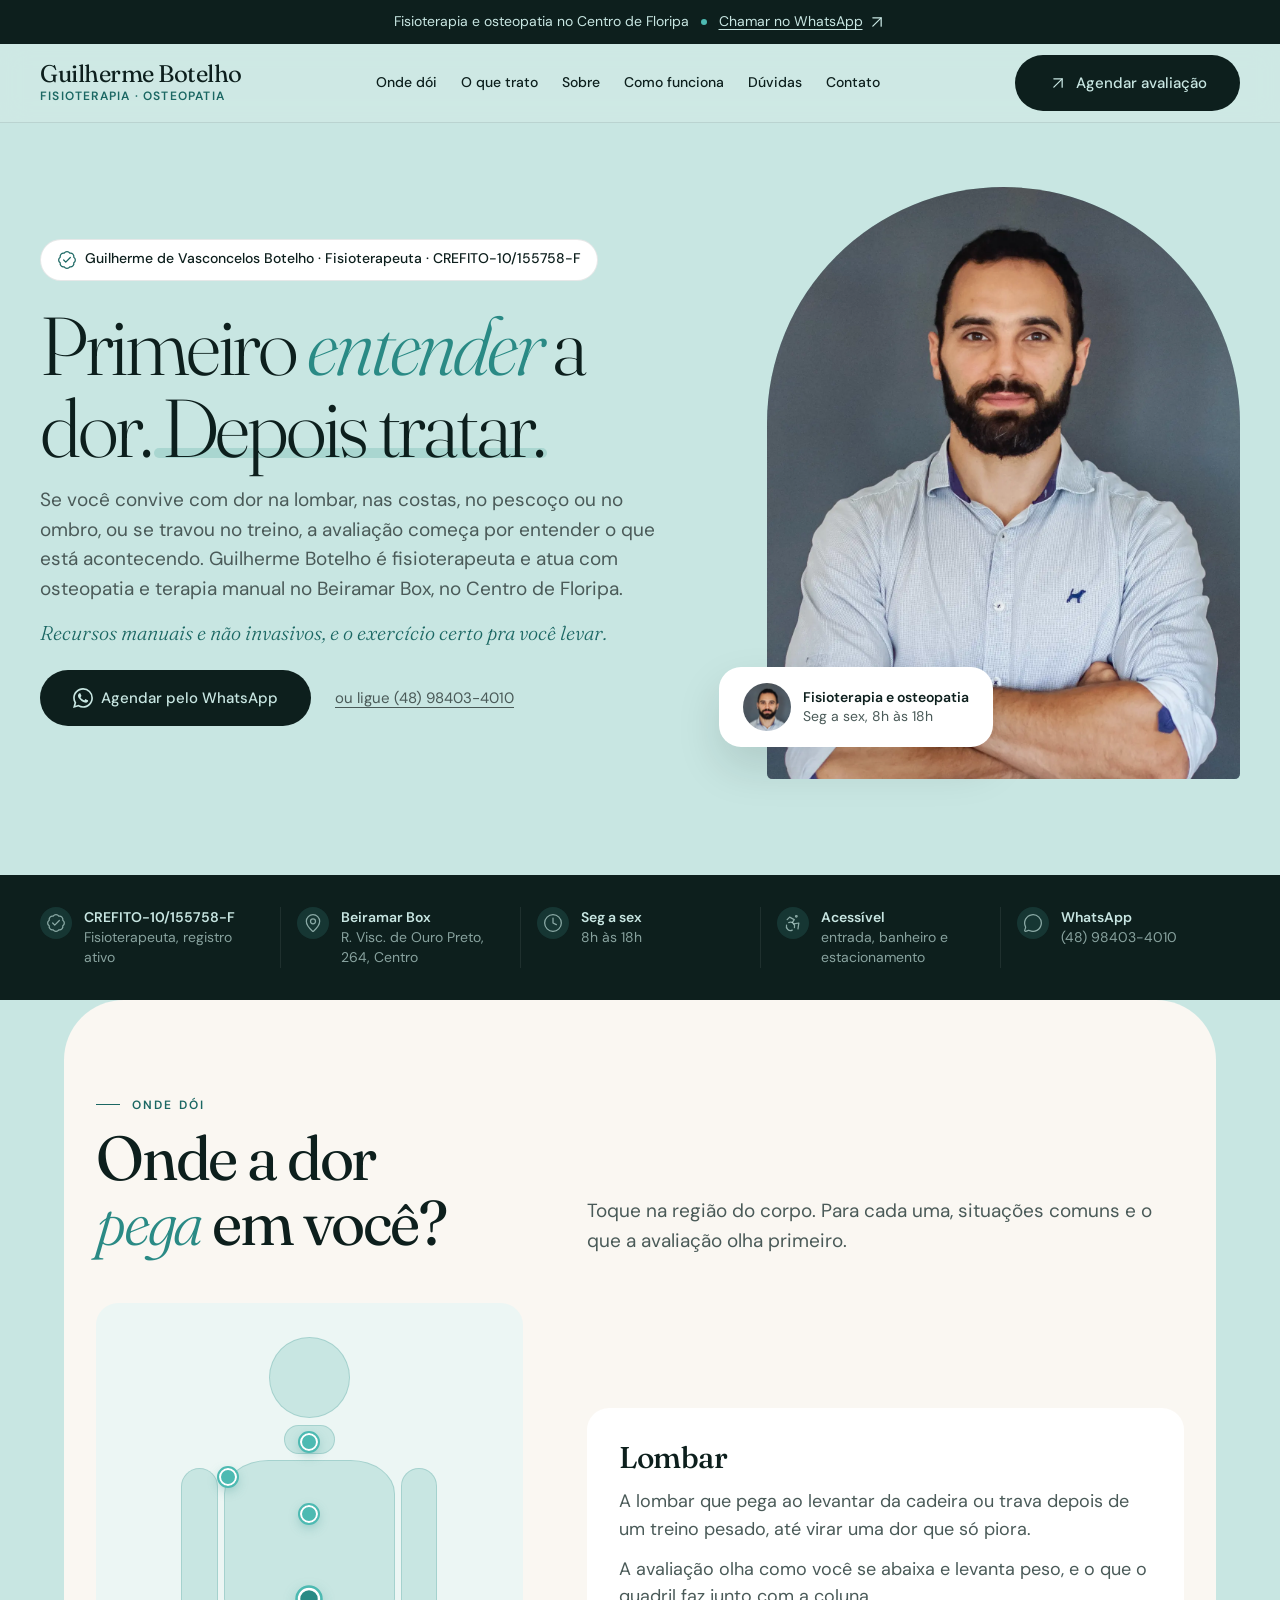
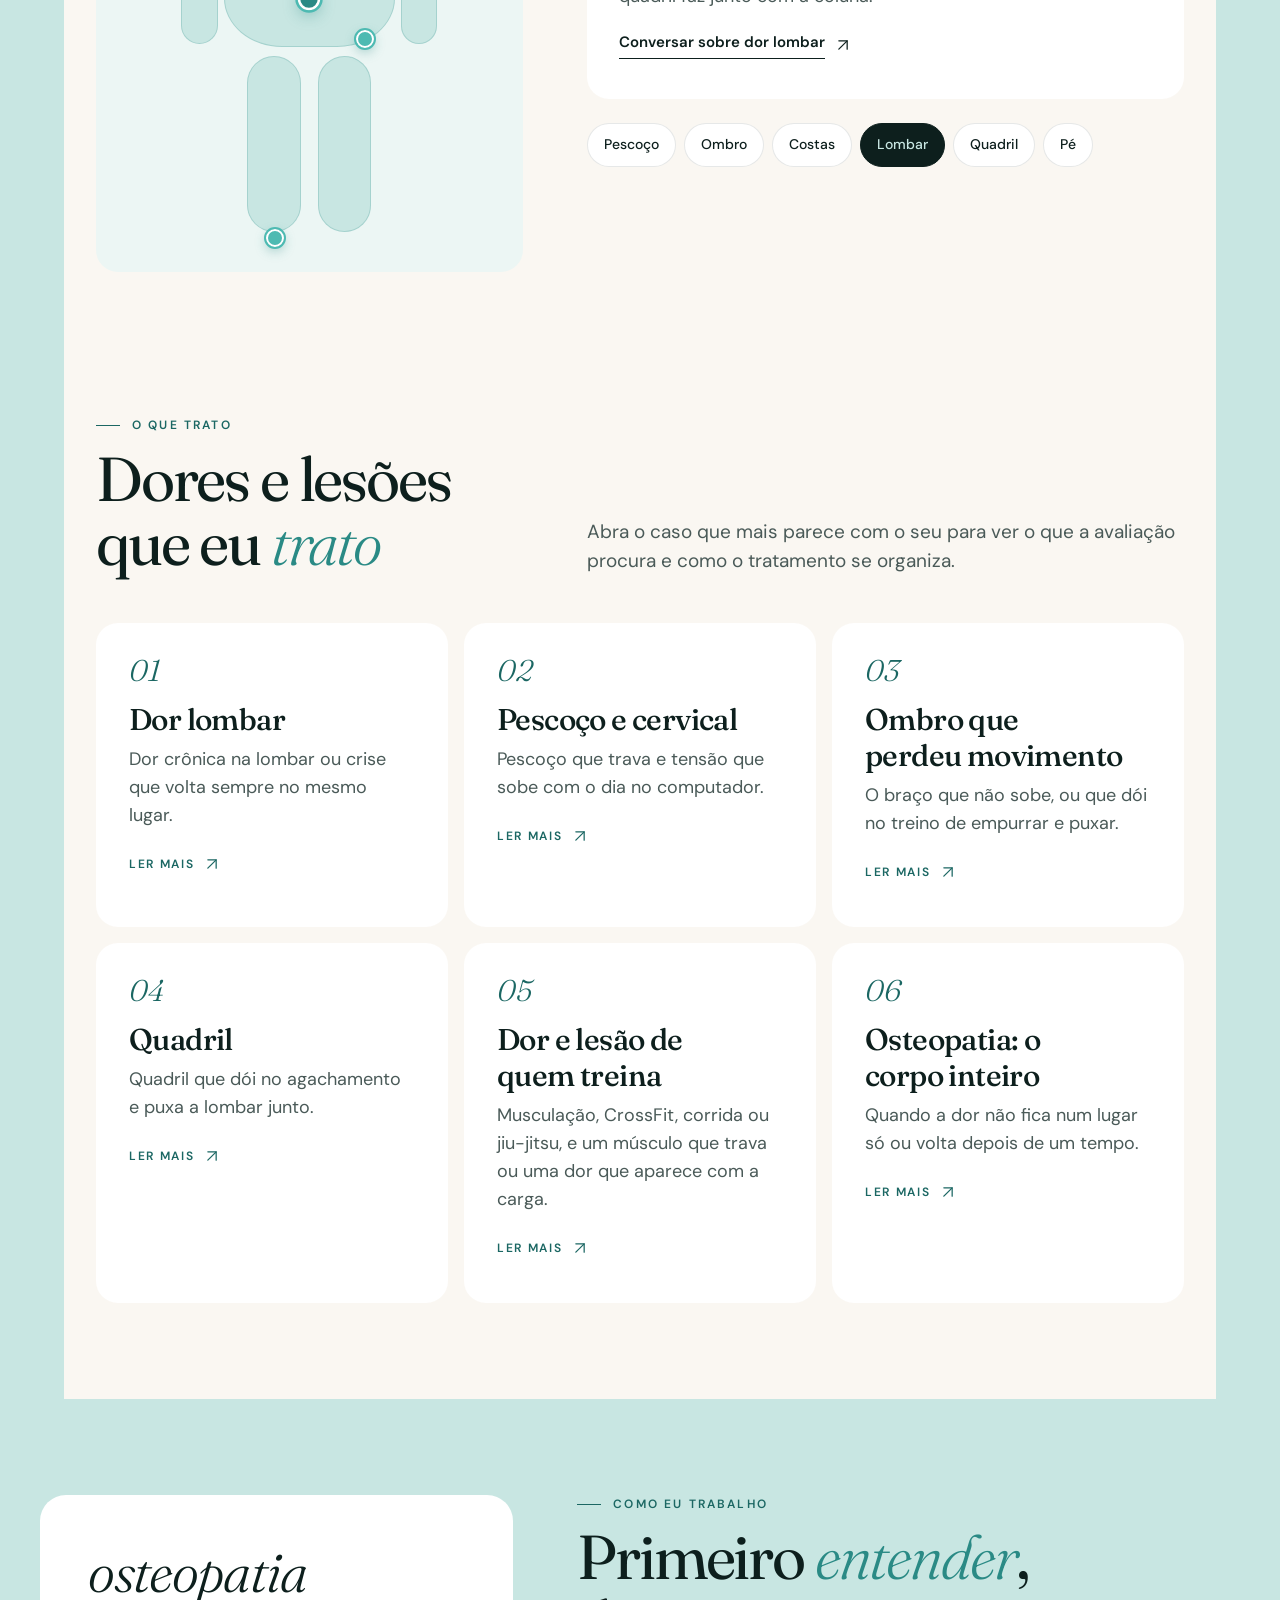
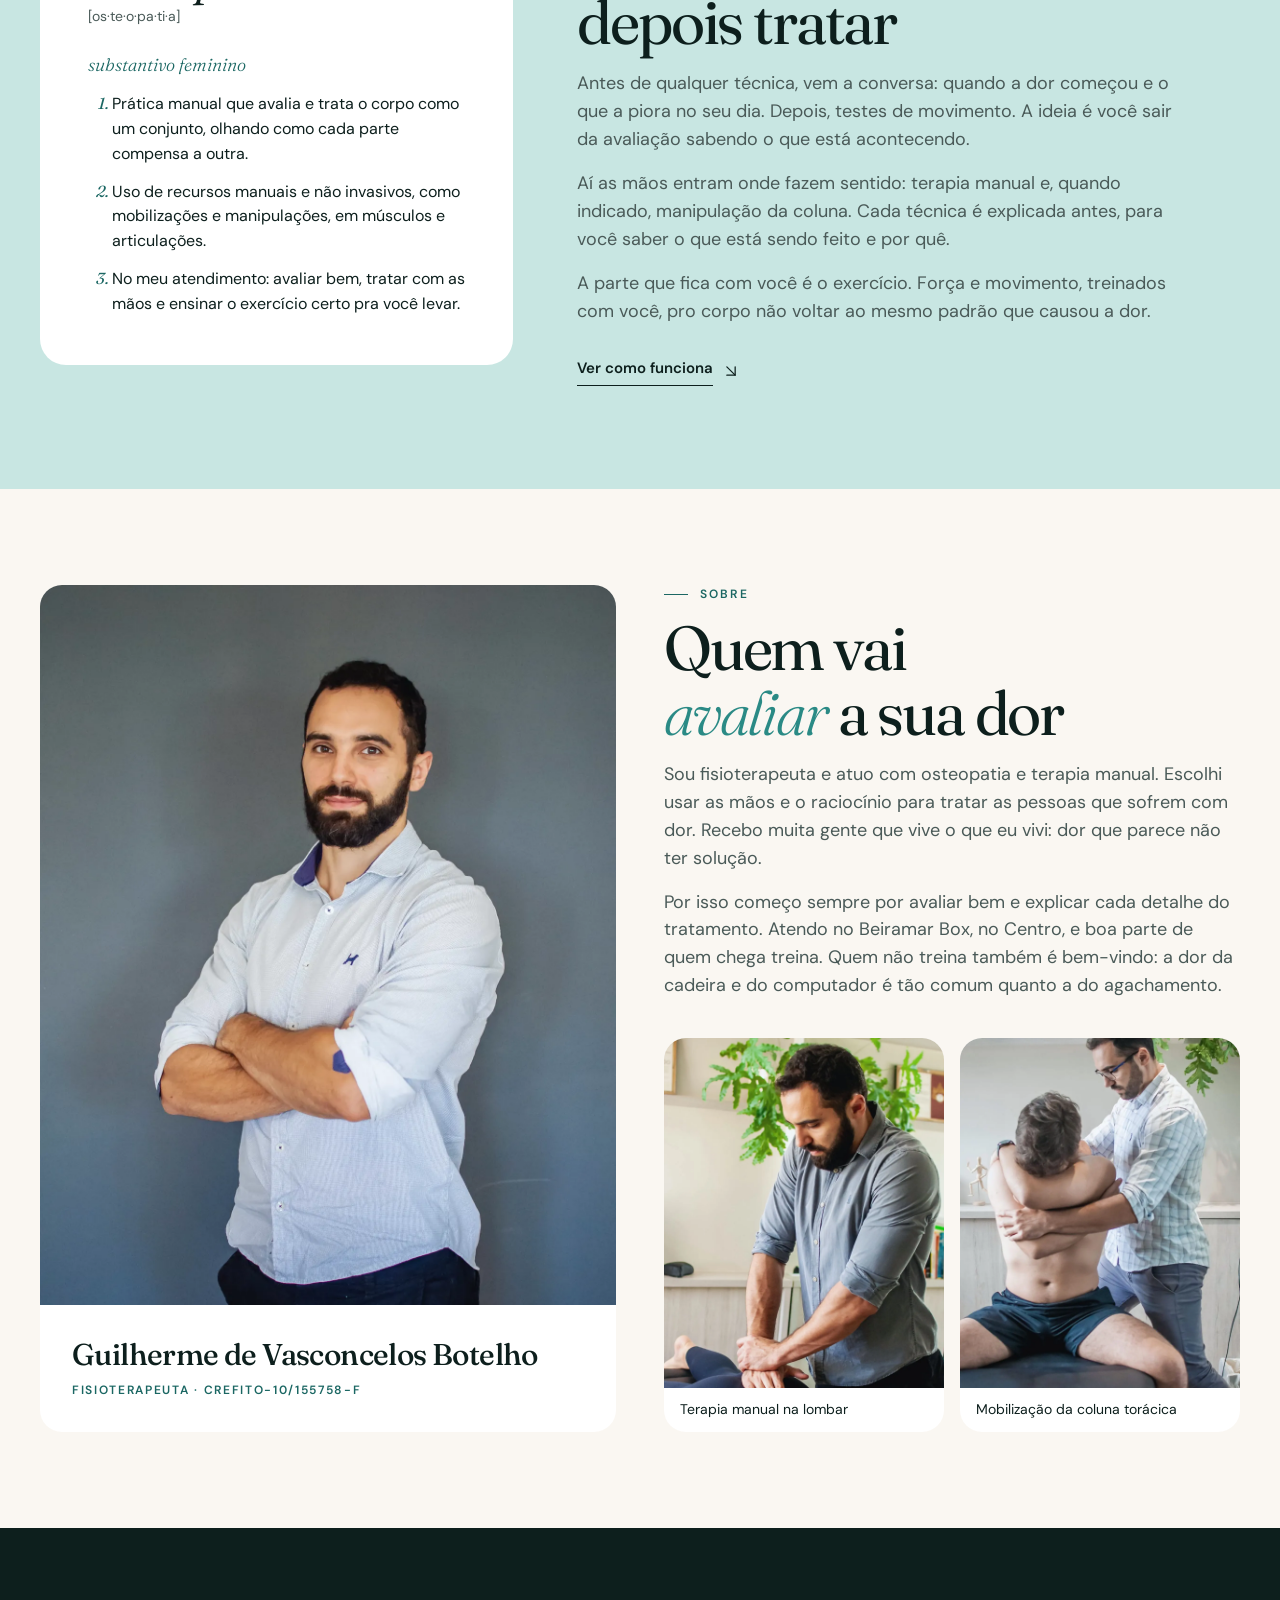
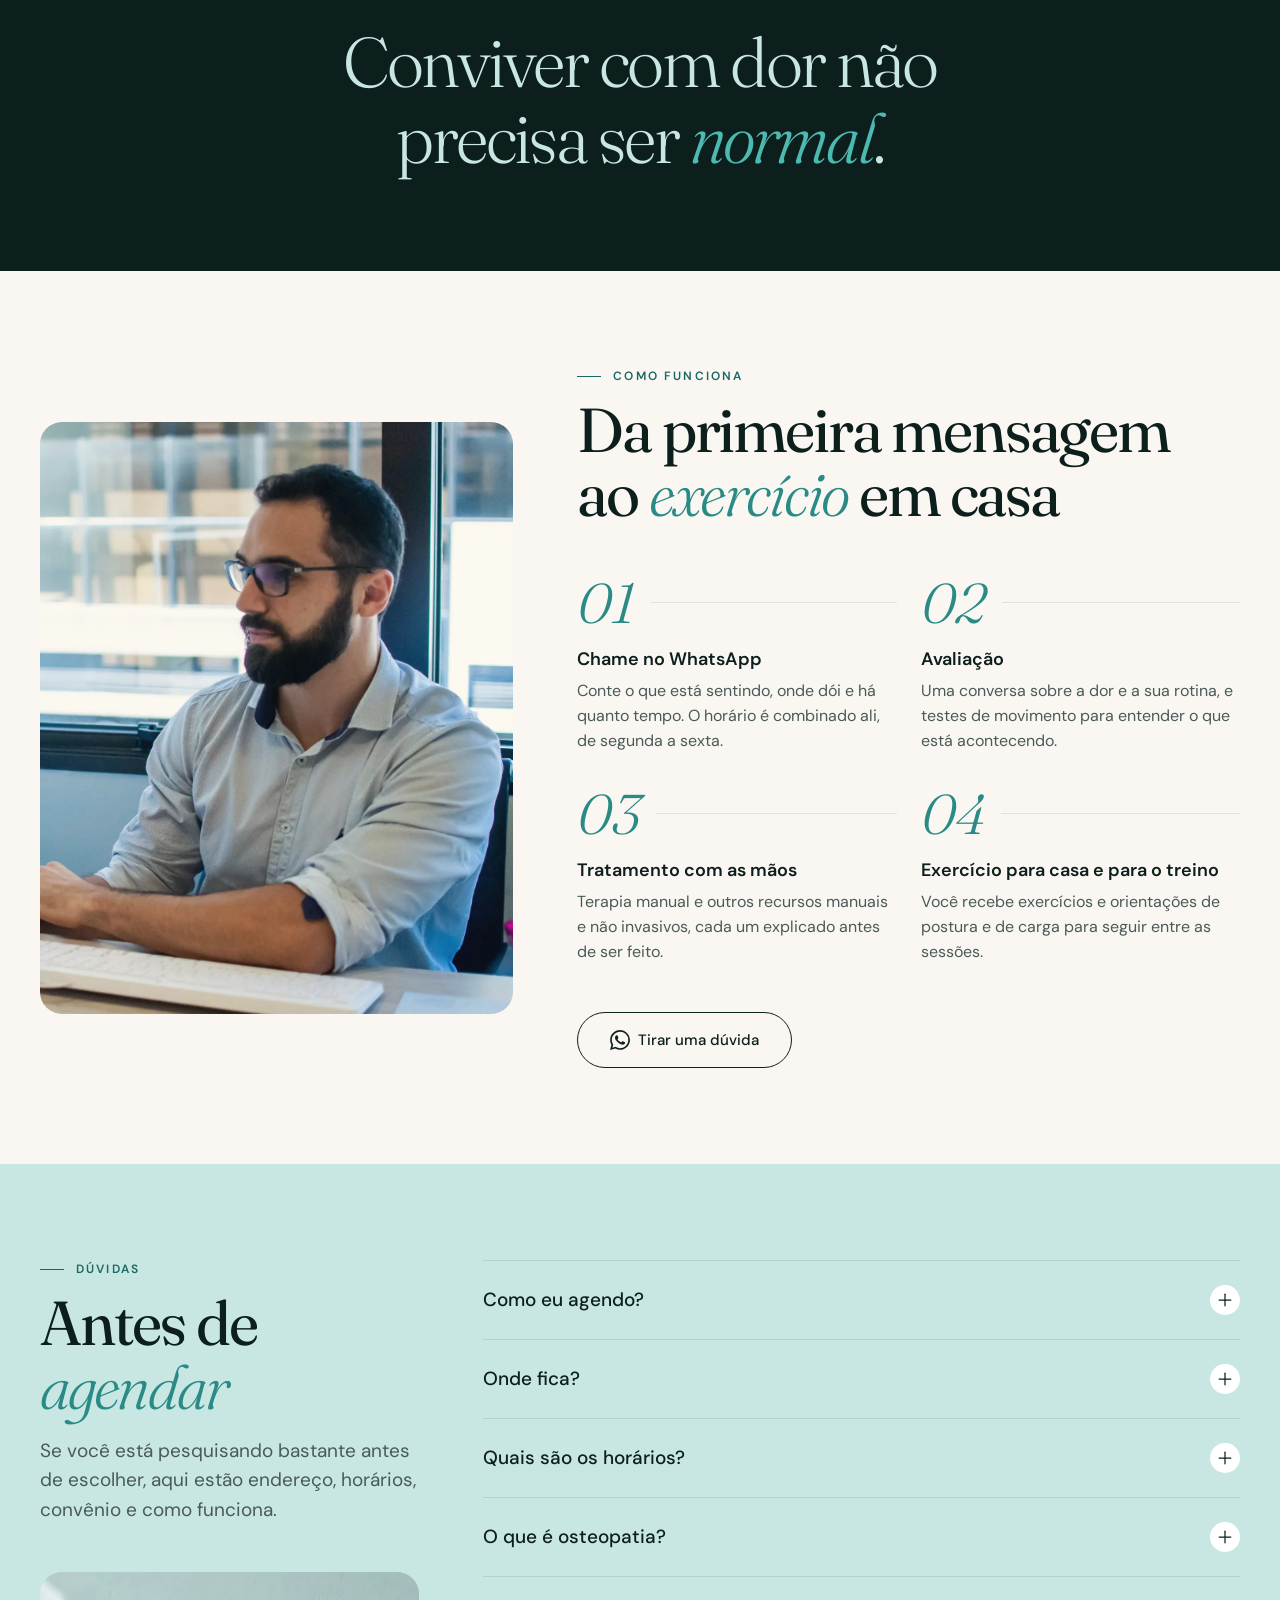
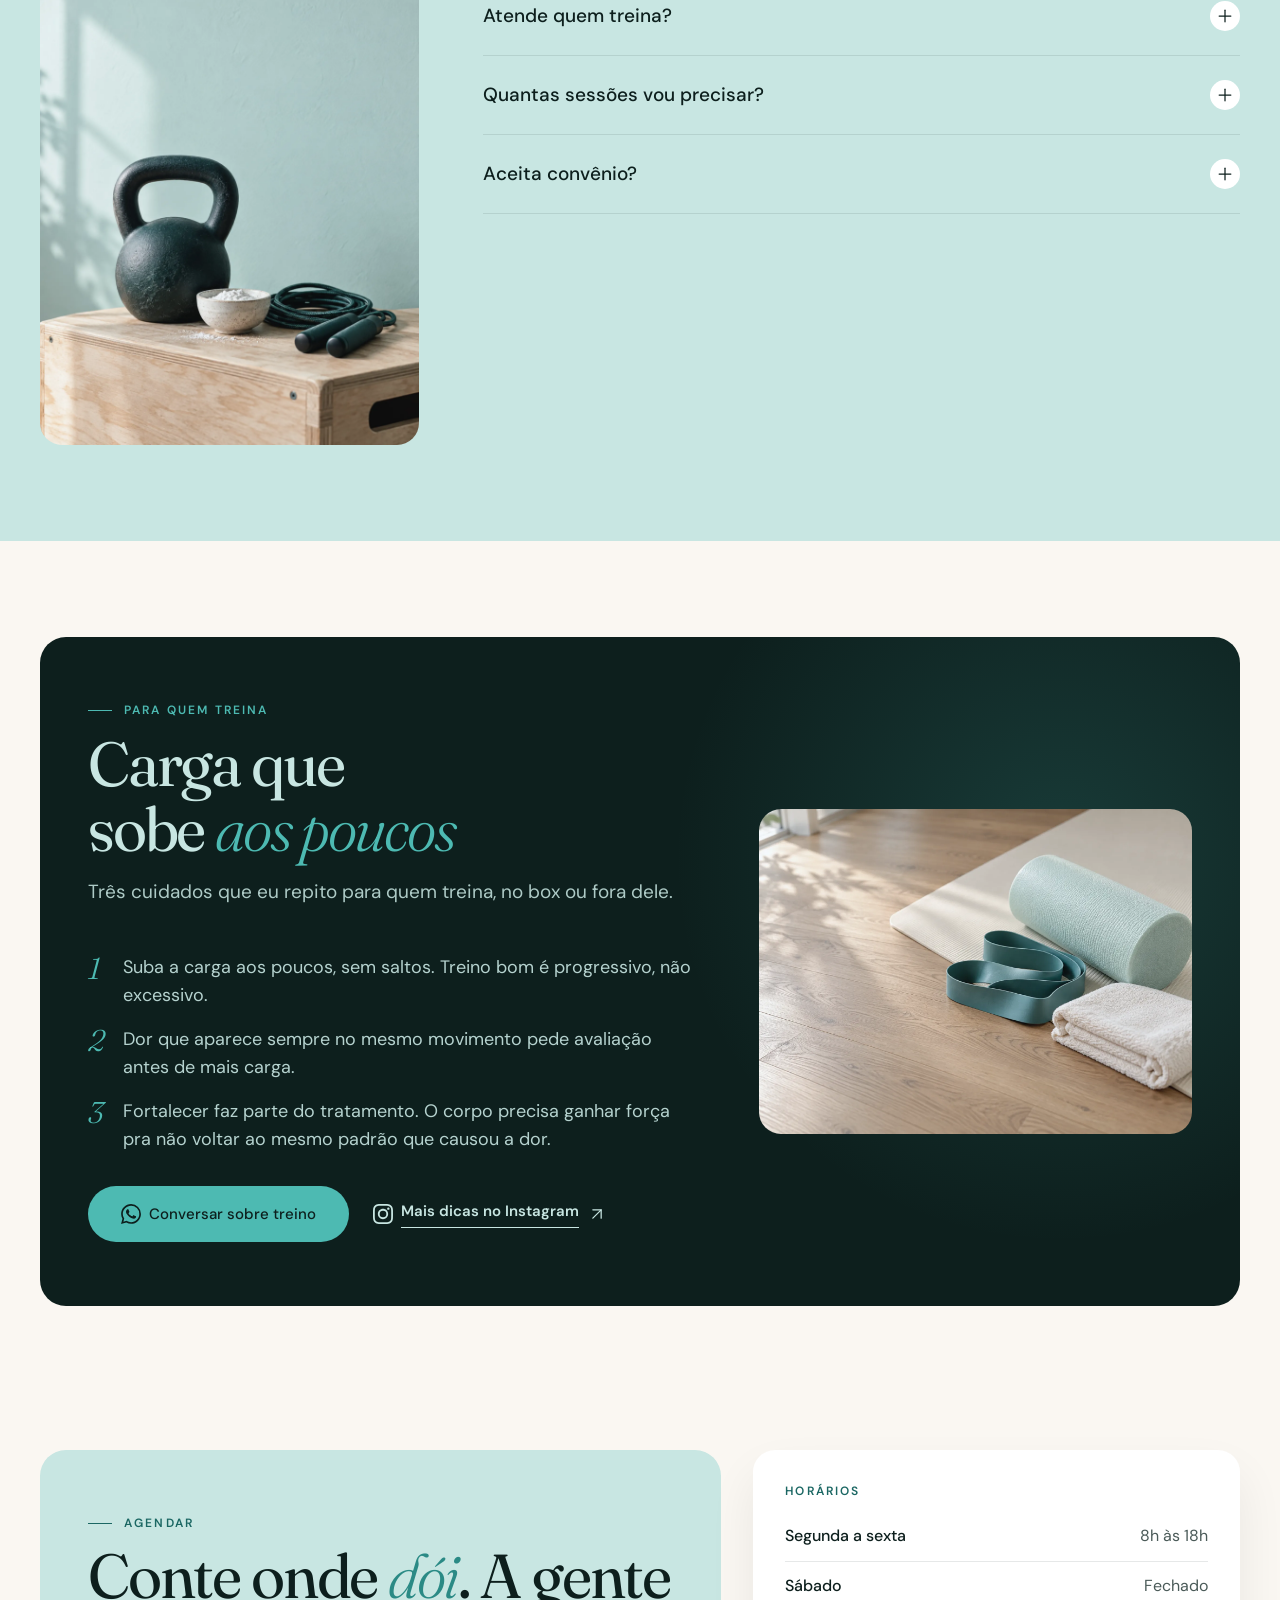
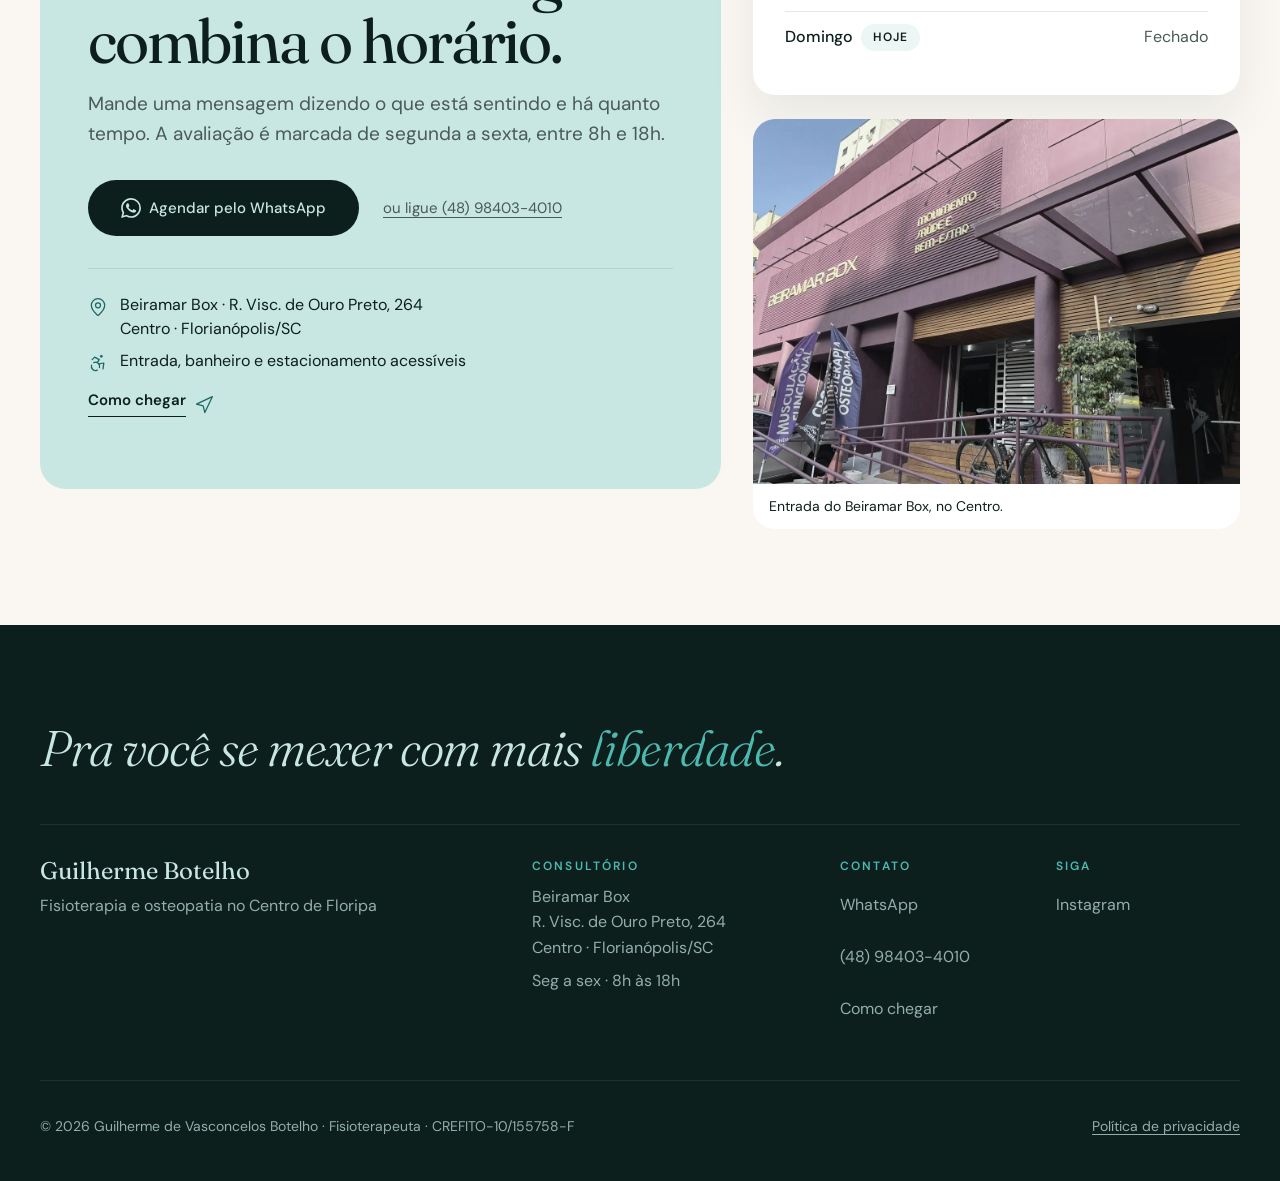
==== commit 5ef163fa: "Revisão via Claude Desktop 2026-10-13 09:53" ====
--- a/index.html
+++ b/index.html
@@ -73,7 +73,7 @@
     <div class="container heroi__grade">
       <div class="heroi__texto">
         <p class="chip" data-entra style="--d:0s"><svg aria-hidden="true" focusable="false" class="icone icone--badge-check" xmlns="http://www.w3.org/2000/svg" width="24" height="24" viewBox="0 0 24 24" fill="none" stroke="currentColor" stroke-width="1.5" stroke-linecap="round" stroke-linejoin="round" ><path d="M3.85 8.62a4 4 0 0 1 4.78-4.77 4 4 0 0 1 6.74 0 4 4 0 0 1 4.78 4.78 4 4 0 0 1 0 6.74 4 4 0 0 1-4.77 4.78 4 4 0 0 1-6.75 0 4 4 0 0 1-4.78-4.77 4 4 0 0 1 0-6.76Z" /><path d="m16 9-5.5 5.5L8 12" /></svg><span>Guilherme de Vasconcelos <span class="nowrap">Botelho ·</span> <span class="nowrap">Fisioterapeuta ·</span> <span class="nowrap">CREFITO-10/155758-F</span></span></p>
-        <h1 class="h1 heroi__titulo" data-entra style="--d:.07s">Mãos e <em>raciocínio</em> <span class="traco">pra sua dor.</span></h1>
+        <h1 class="h1 heroi__titulo" data-entra style="--d:.07s">Primeiro <em>entender</em> a dor. <span class="traco">Depois tratar.</span></h1>
         <p class="lead heroi__apoio" data-entra style="--d:.14s">Se você convive com dor na lombar, nas costas, no pescoço ou no ombro, ou se travou no treino, a avaliação começa por entender o que está acontecendo. Guilherme Botelho é fisioterapeuta e atua com osteopatia e terapia manual no Beiramar Box, no Centro de Floripa.</p>
         <p class="heroi__assinatura" data-entra style="--d:.2s">Recursos manuais e não invasivos, e o exercício certo pra você levar.</p>
         <div class="heroi__acoes" data-entra style="--d:.26s">
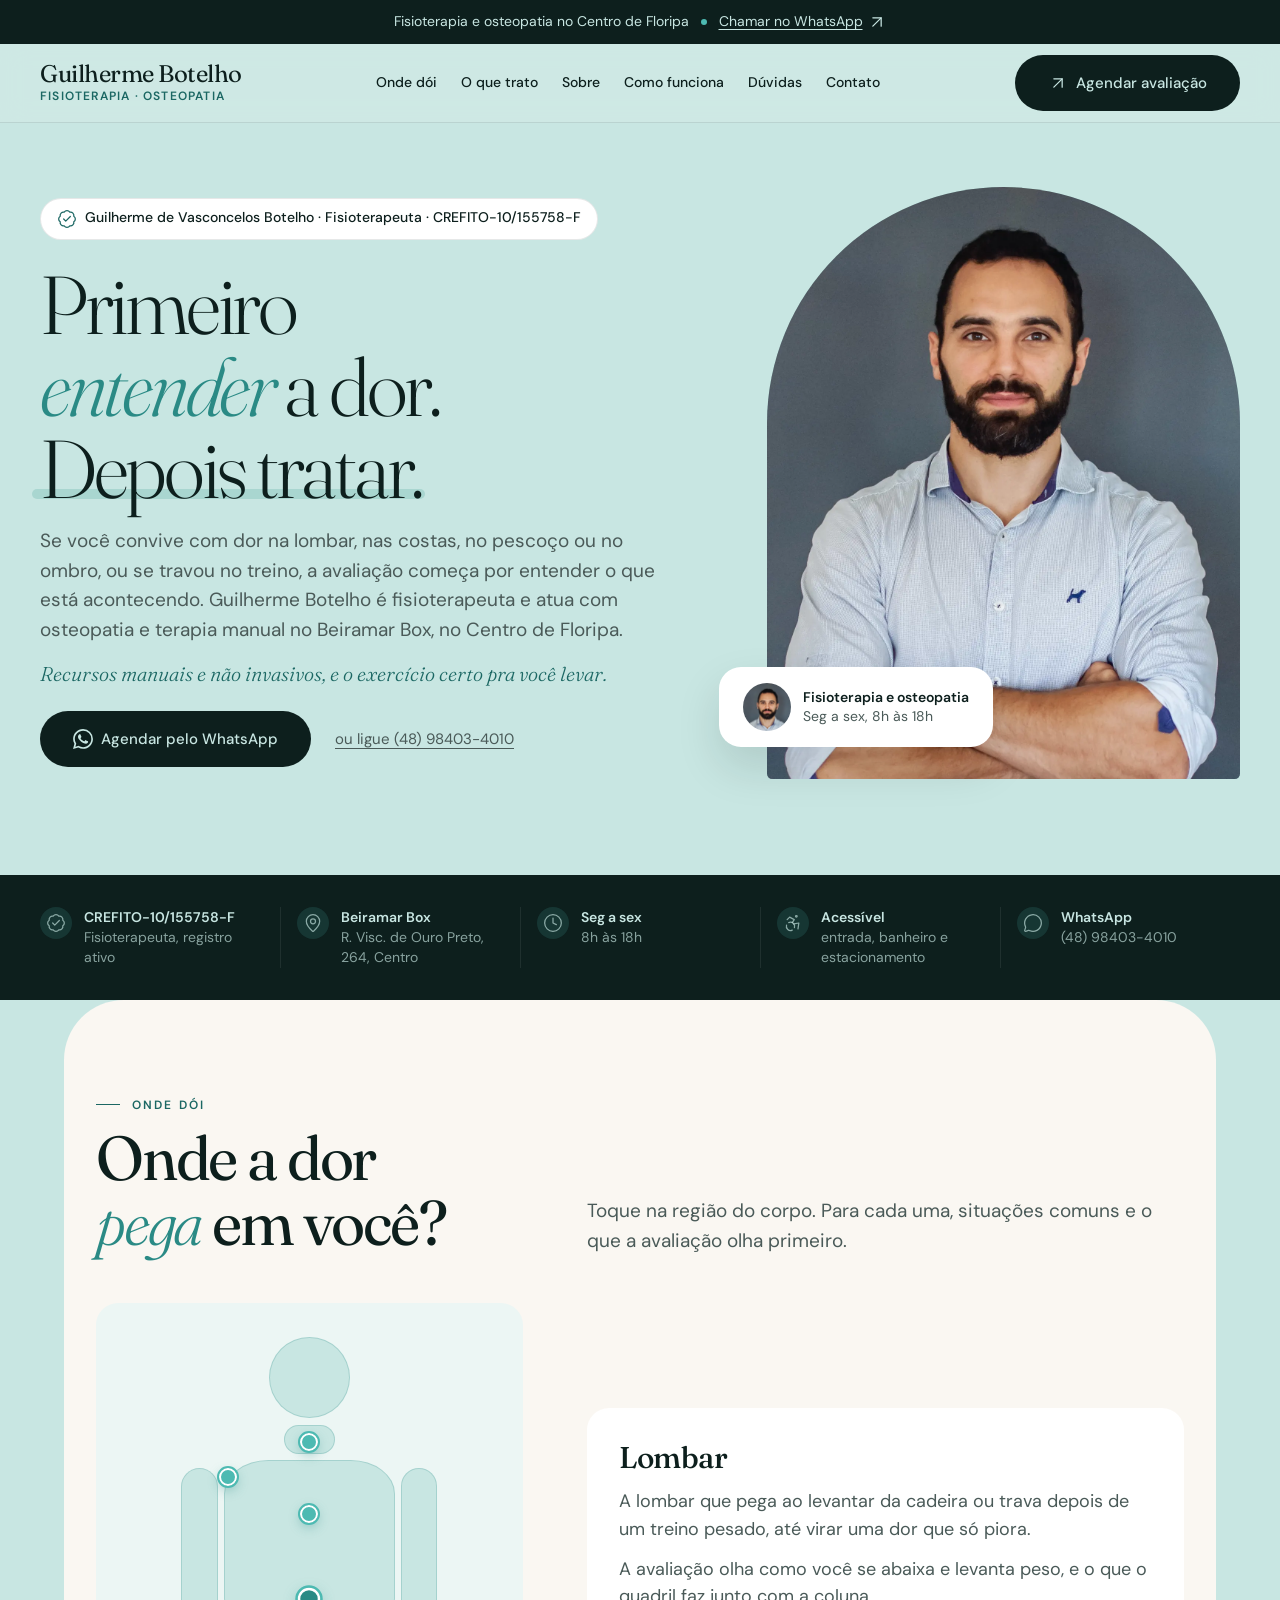
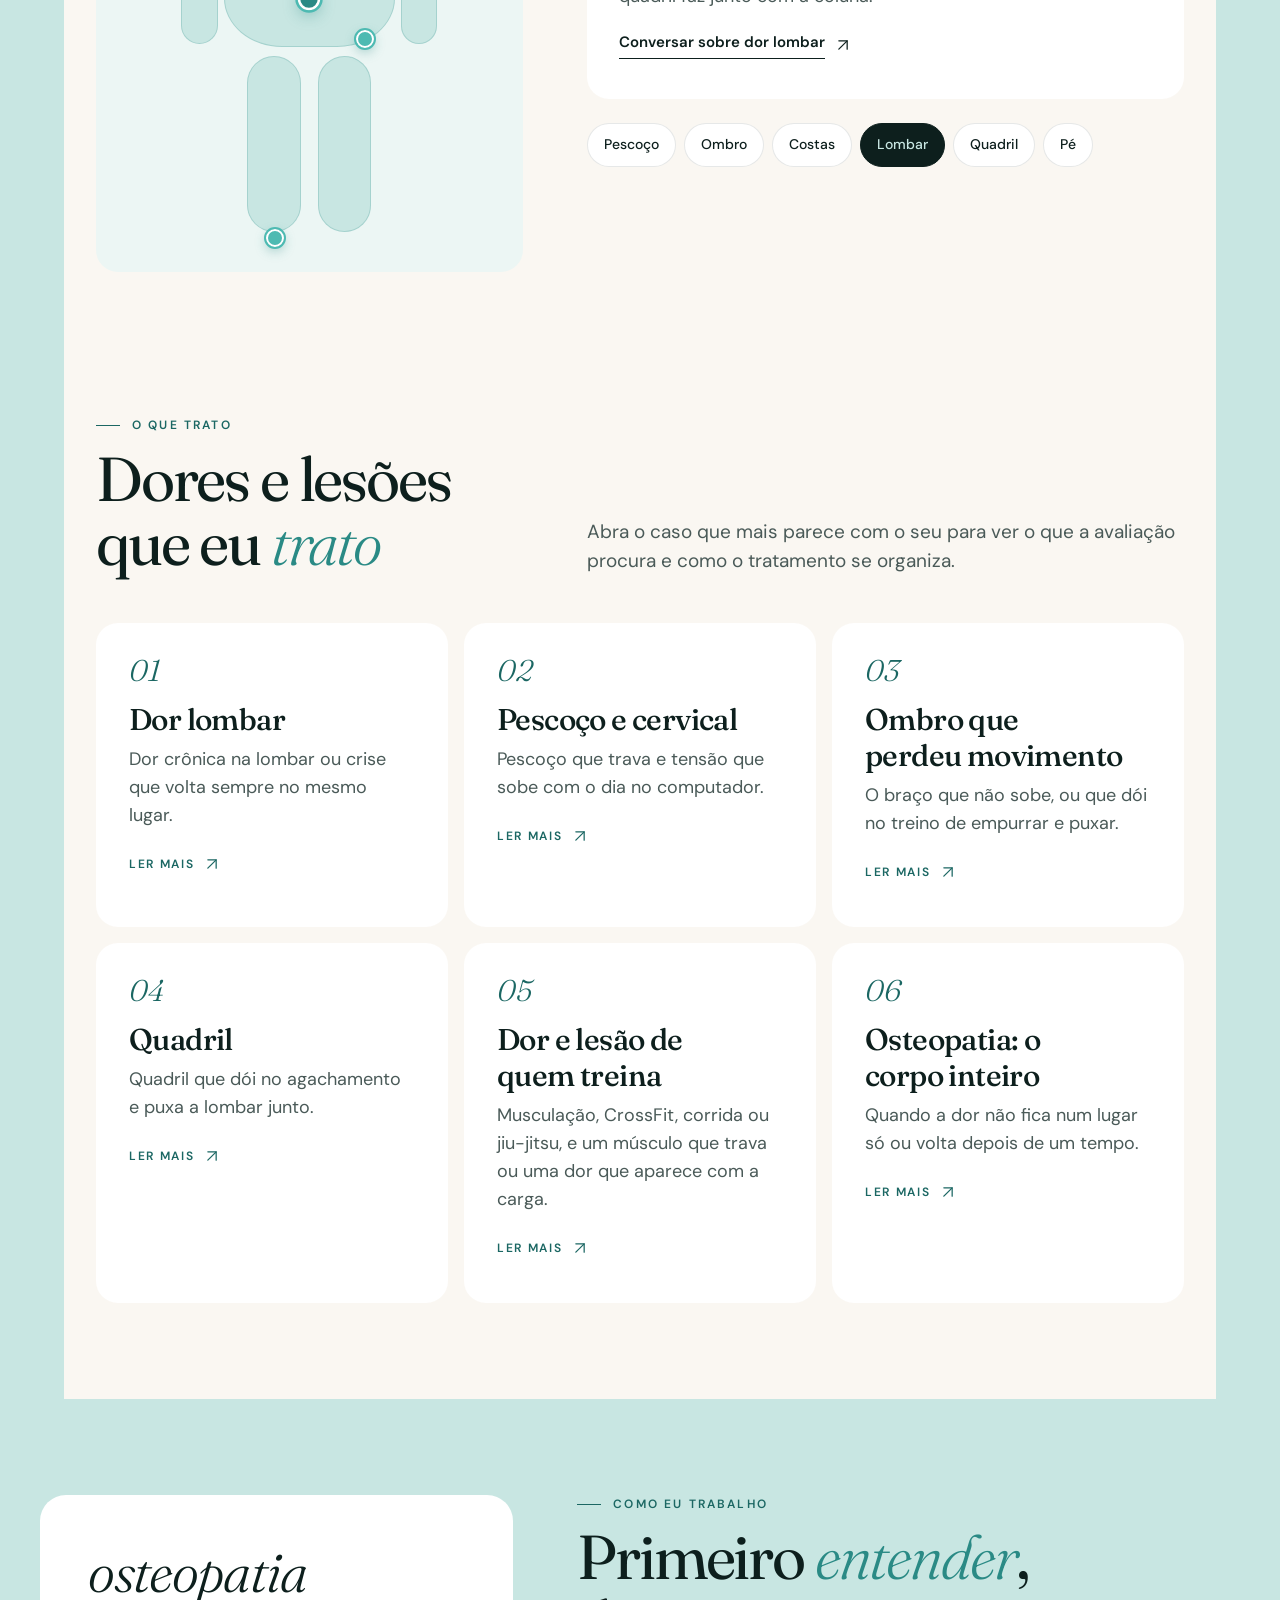
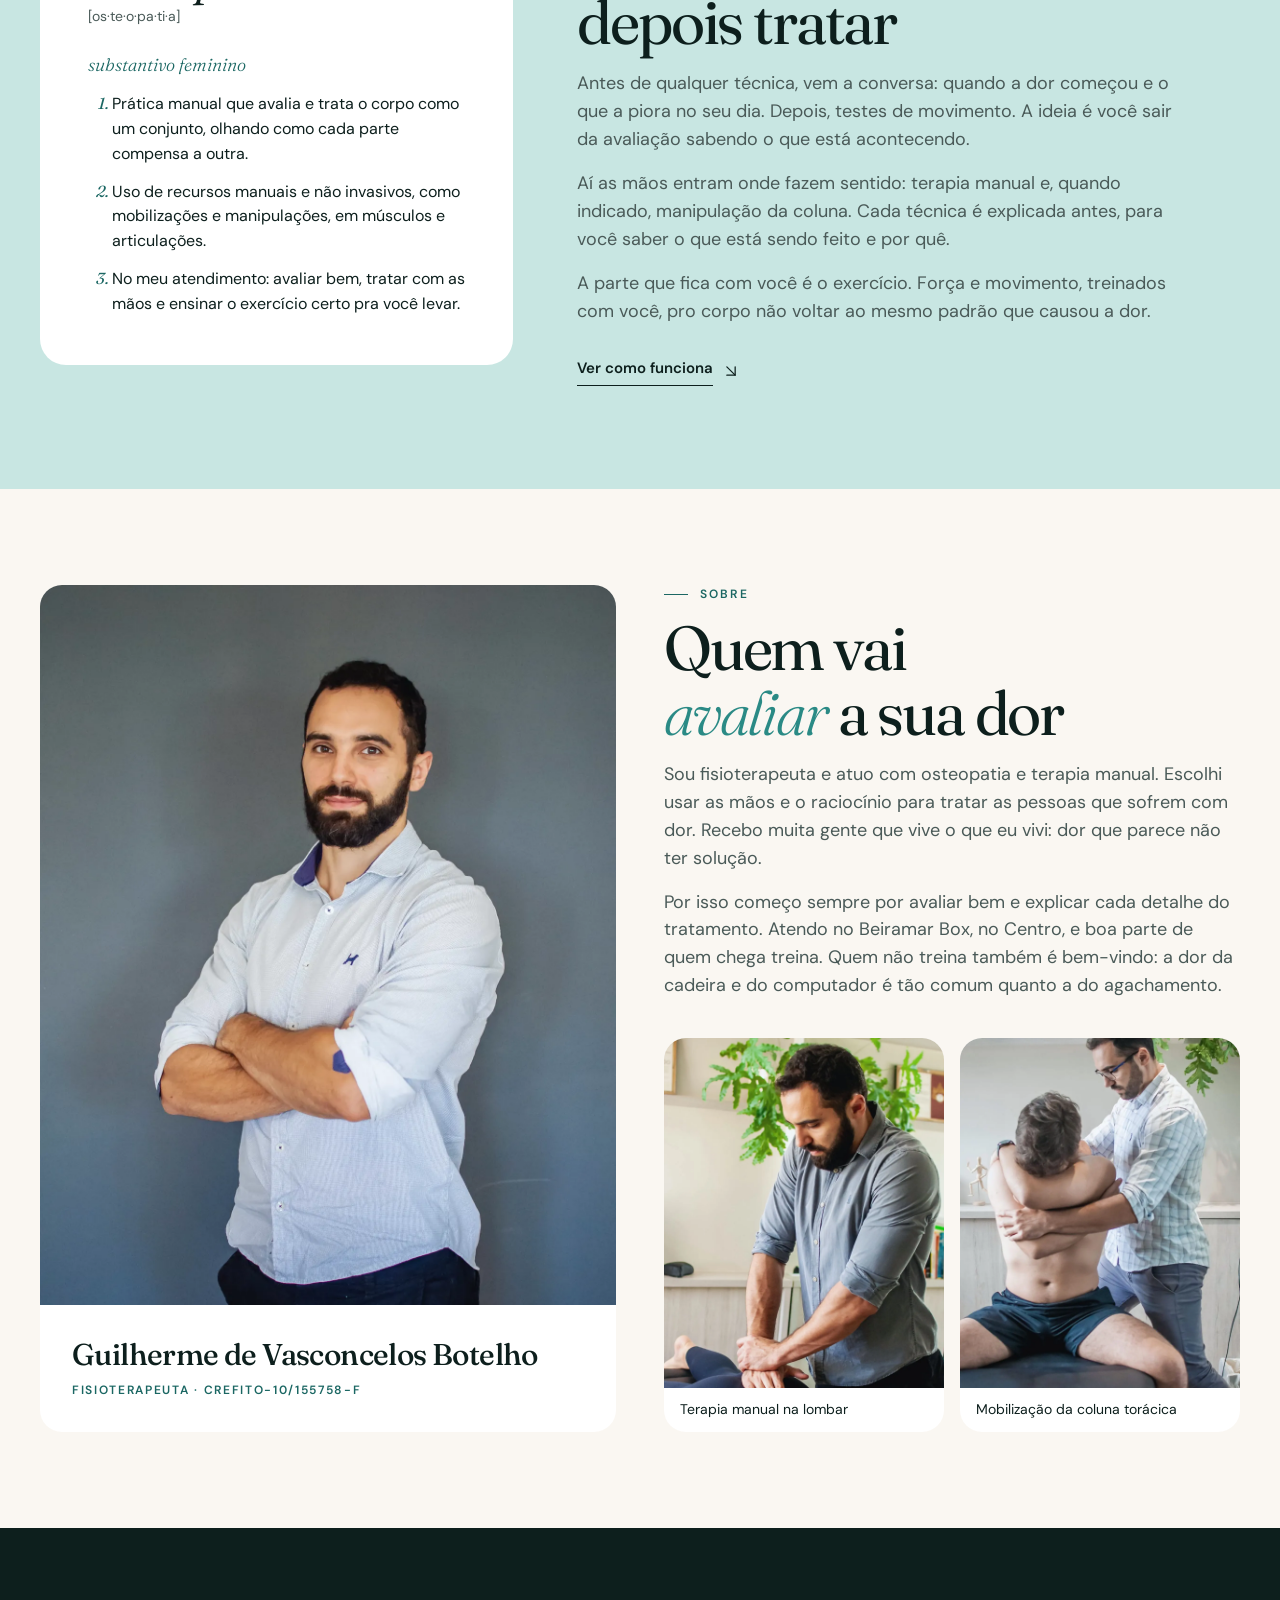
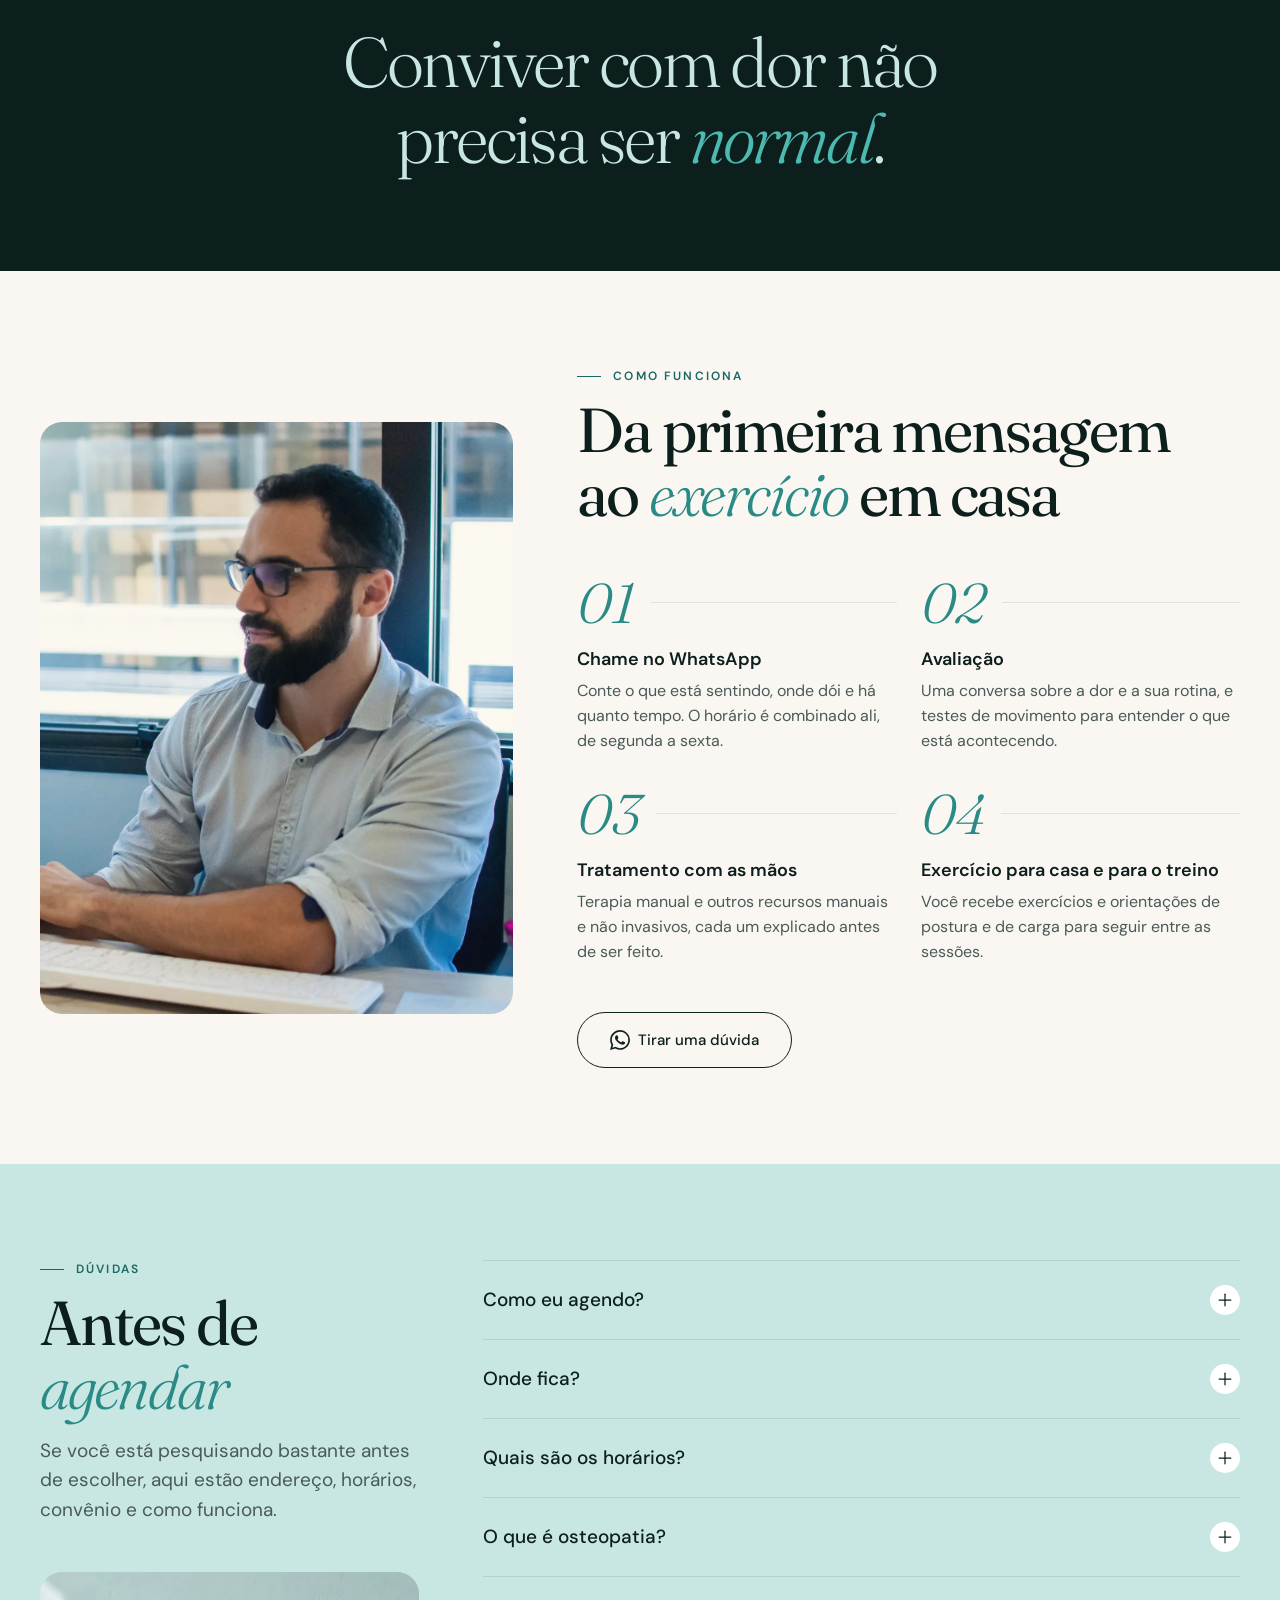
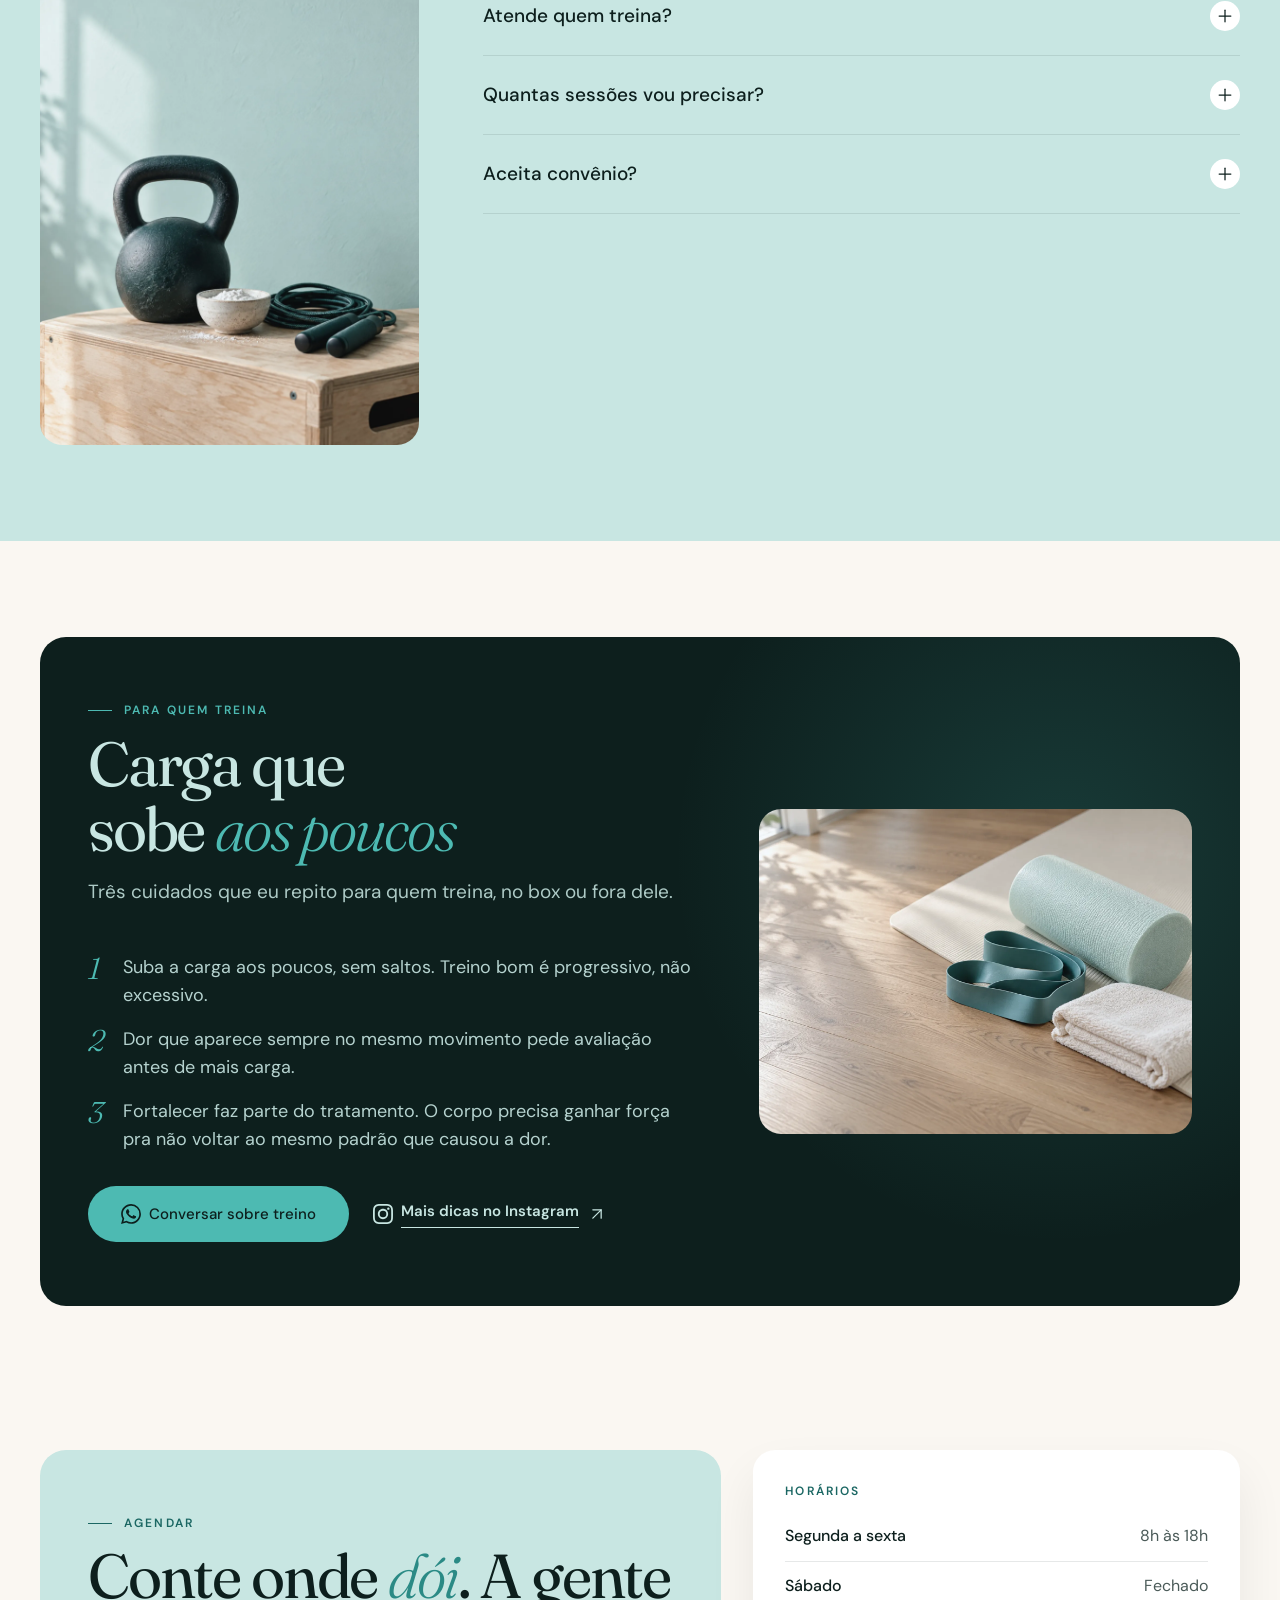
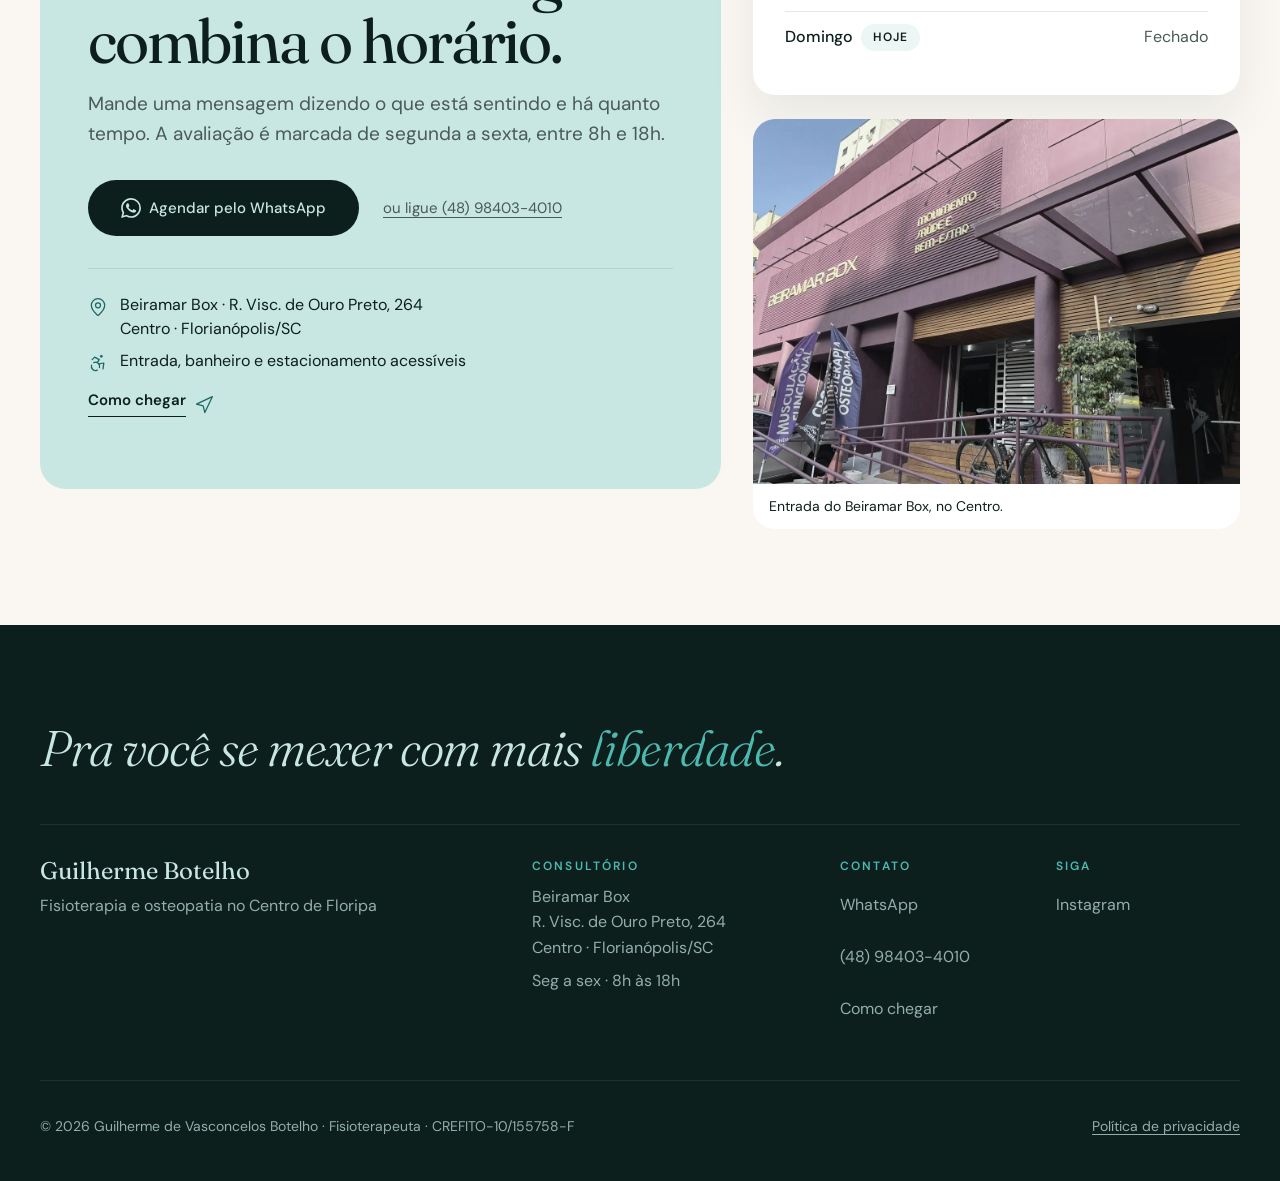
==== commit 9d3cac41: "Revisão via Claude Desktop 2026-10-13 09:57" ====
--- a/index.html
+++ b/index.html
@@ -73,7 +73,7 @@
     <div class="container heroi__grade">
       <div class="heroi__texto">
         <p class="chip" data-entra style="--d:0s"><svg aria-hidden="true" focusable="false" class="icone icone--badge-check" xmlns="http://www.w3.org/2000/svg" width="24" height="24" viewBox="0 0 24 24" fill="none" stroke="currentColor" stroke-width="1.5" stroke-linecap="round" stroke-linejoin="round" ><path d="M3.85 8.62a4 4 0 0 1 4.78-4.77 4 4 0 0 1 6.74 0 4 4 0 0 1 4.78 4.78 4 4 0 0 1 0 6.74 4 4 0 0 1-4.77 4.78 4 4 0 0 1-6.75 0 4 4 0 0 1-4.78-4.77 4 4 0 0 1 0-6.76Z" /><path d="m16 9-5.5 5.5L8 12" /></svg><span>Guilherme de Vasconcelos <span class="nowrap">Botelho ·</span> <span class="nowrap">Fisioterapeuta ·</span> <span class="nowrap">CREFITO-10/155758-F</span></span></p>
-        <h1 class="h1 heroi__titulo" data-entra style="--d:.07s">Primeiro <em>entender</em> a dor. <span class="traco">Depois tratar.</span></h1>
+        <h1 class="h1 heroi__titulo" data-entra style="--d:.07s">Primeiro <span class="nowrap"><em>entender</em> a dor.</span><br> <span class="traco">Depois tratar.</span></h1>
         <p class="lead heroi__apoio" data-entra style="--d:.14s">Se você convive com dor na lombar, nas costas, no pescoço ou no ombro, ou se travou no treino, a avaliação começa por entender o que está acontecendo. Guilherme Botelho é fisioterapeuta e atua com osteopatia e terapia manual no Beiramar Box, no Centro de Floripa.</p>
         <p class="heroi__assinatura" data-entra style="--d:.2s">Recursos manuais e não invasivos, e o exercício certo pra você levar.</p>
         <div class="heroi__acoes" data-entra style="--d:.26s">
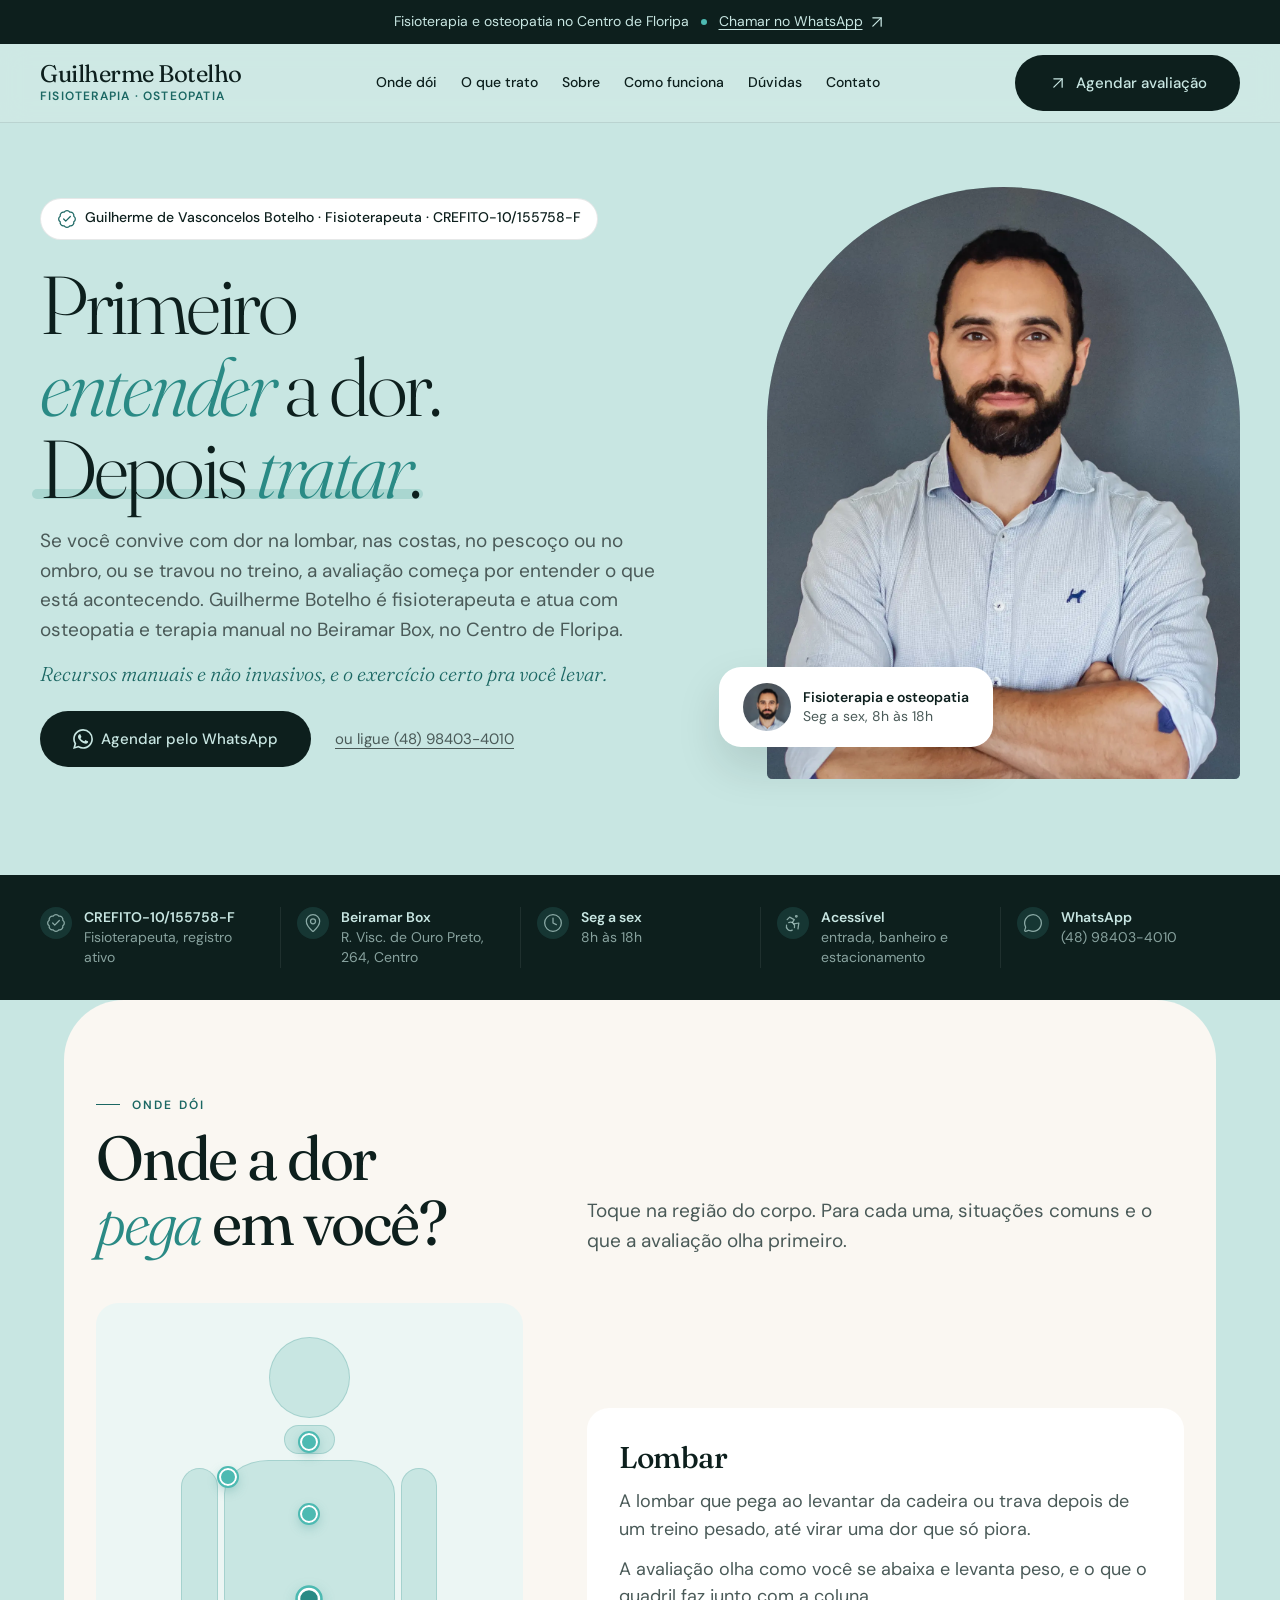
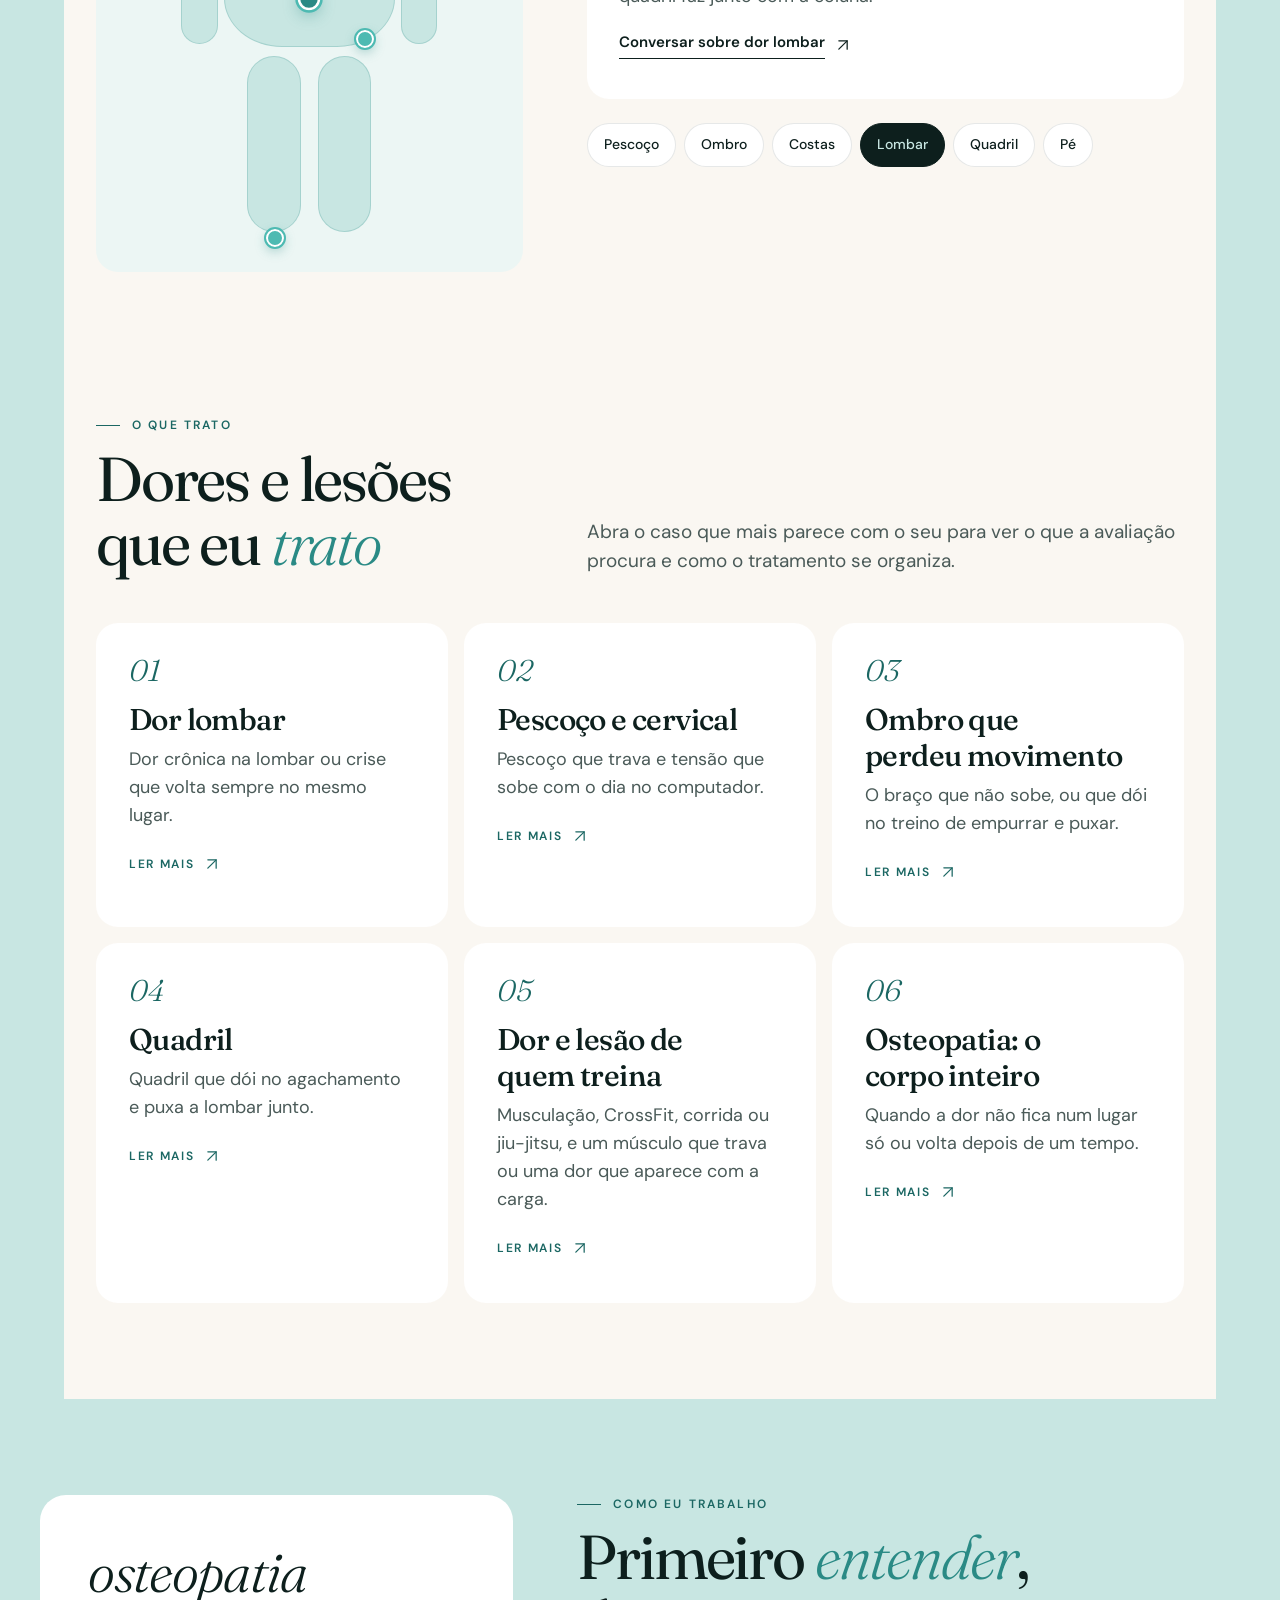
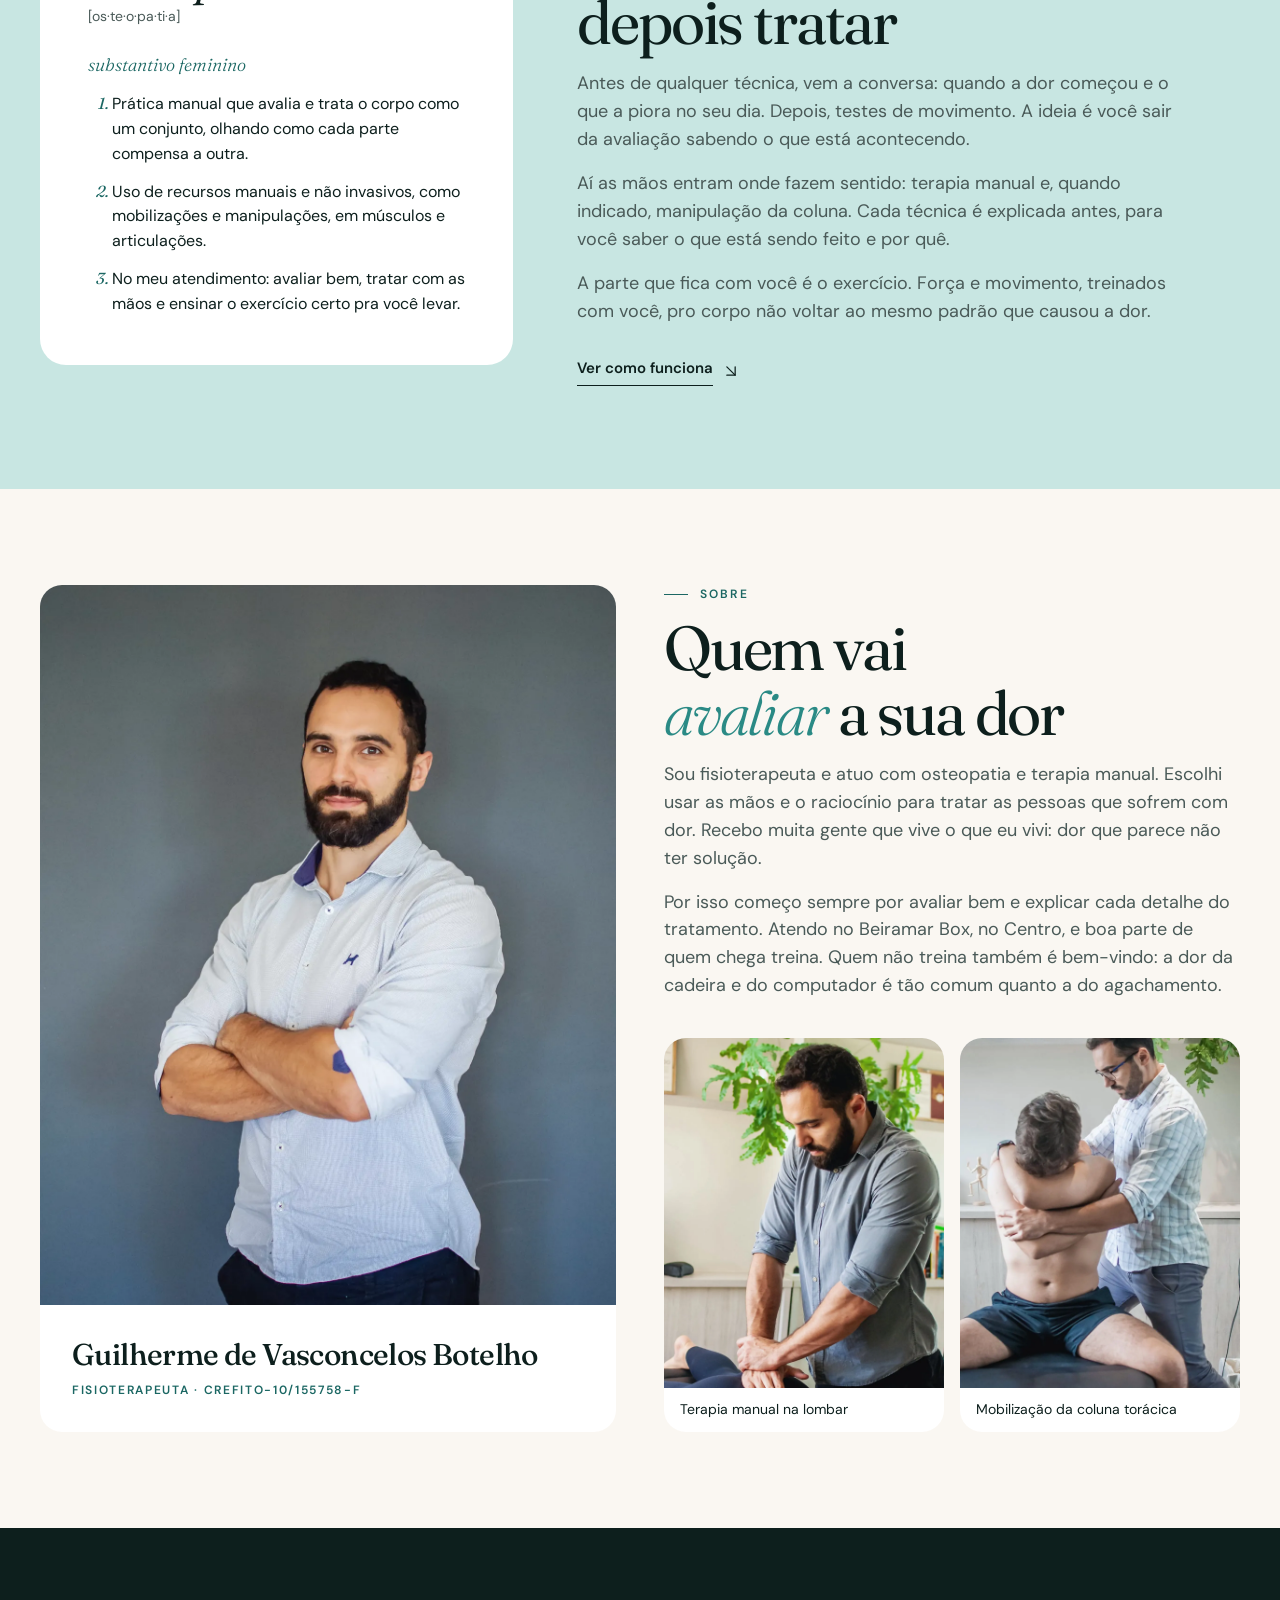
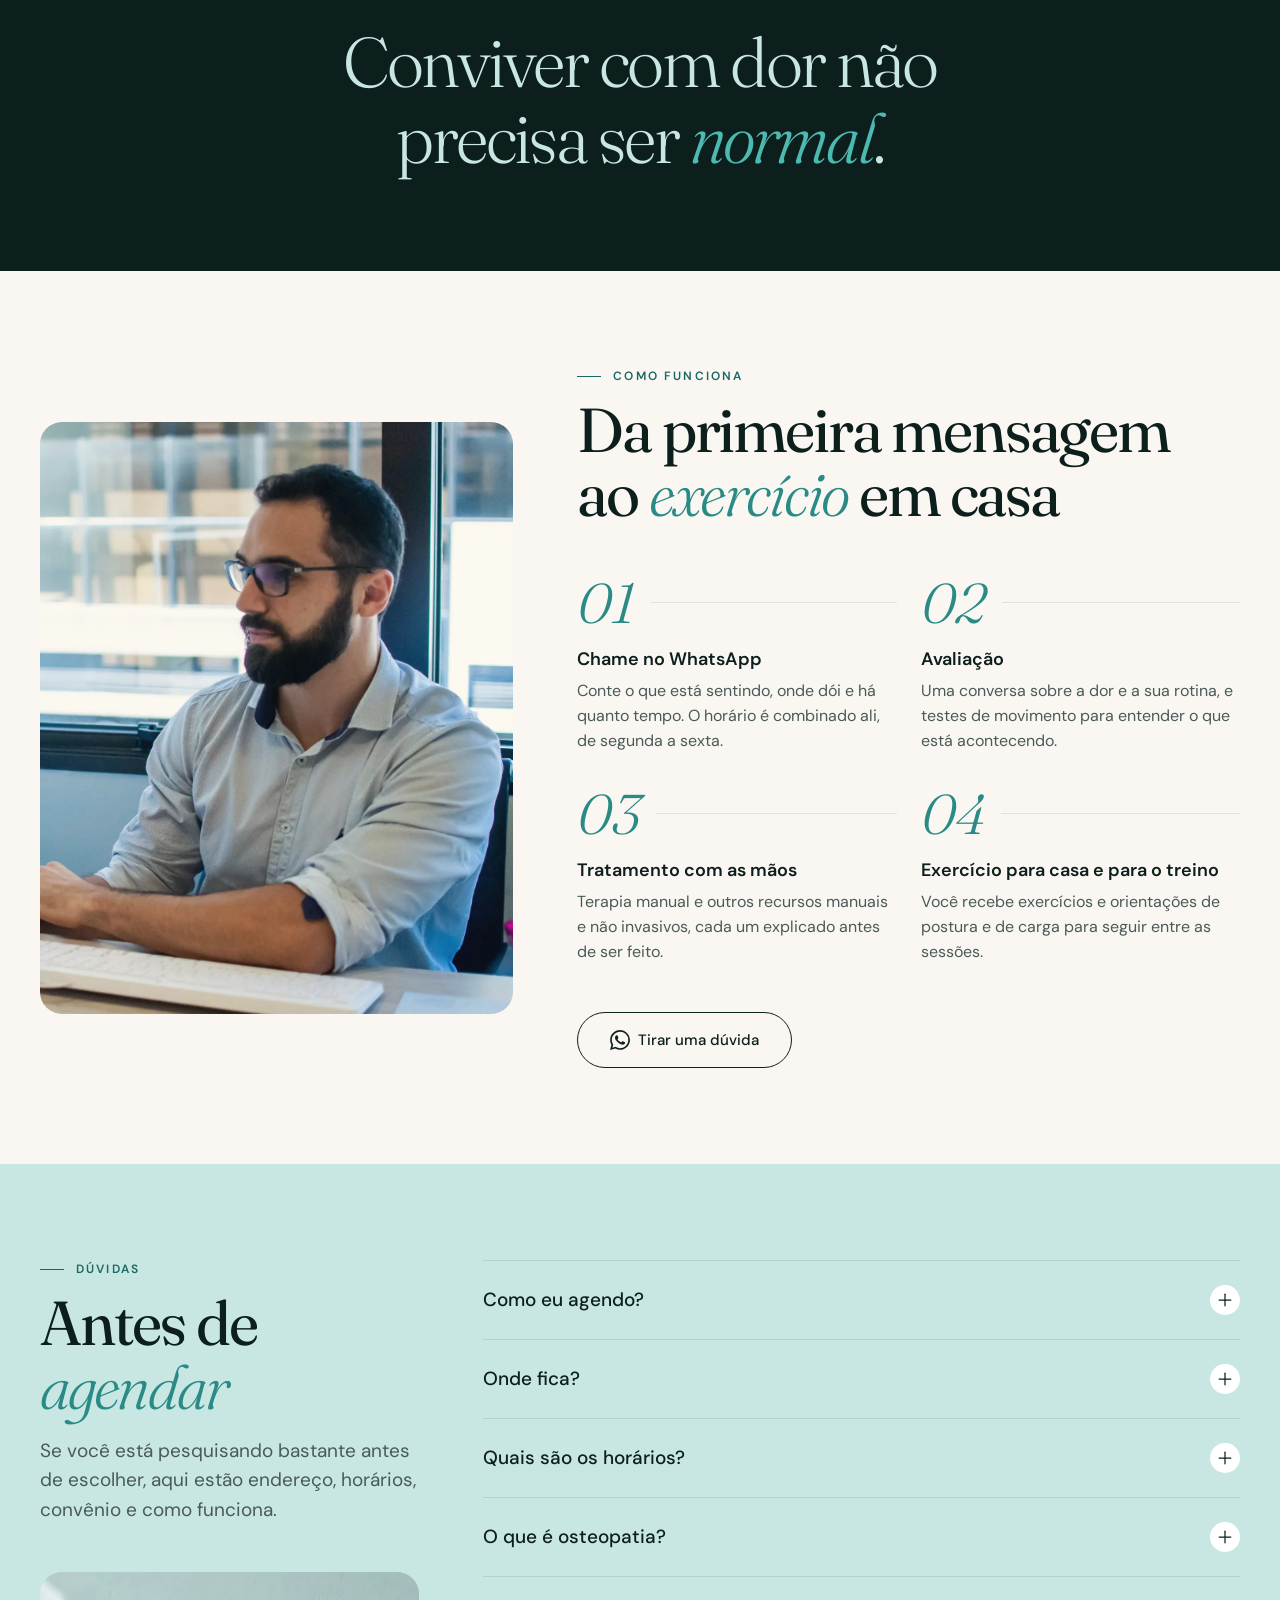
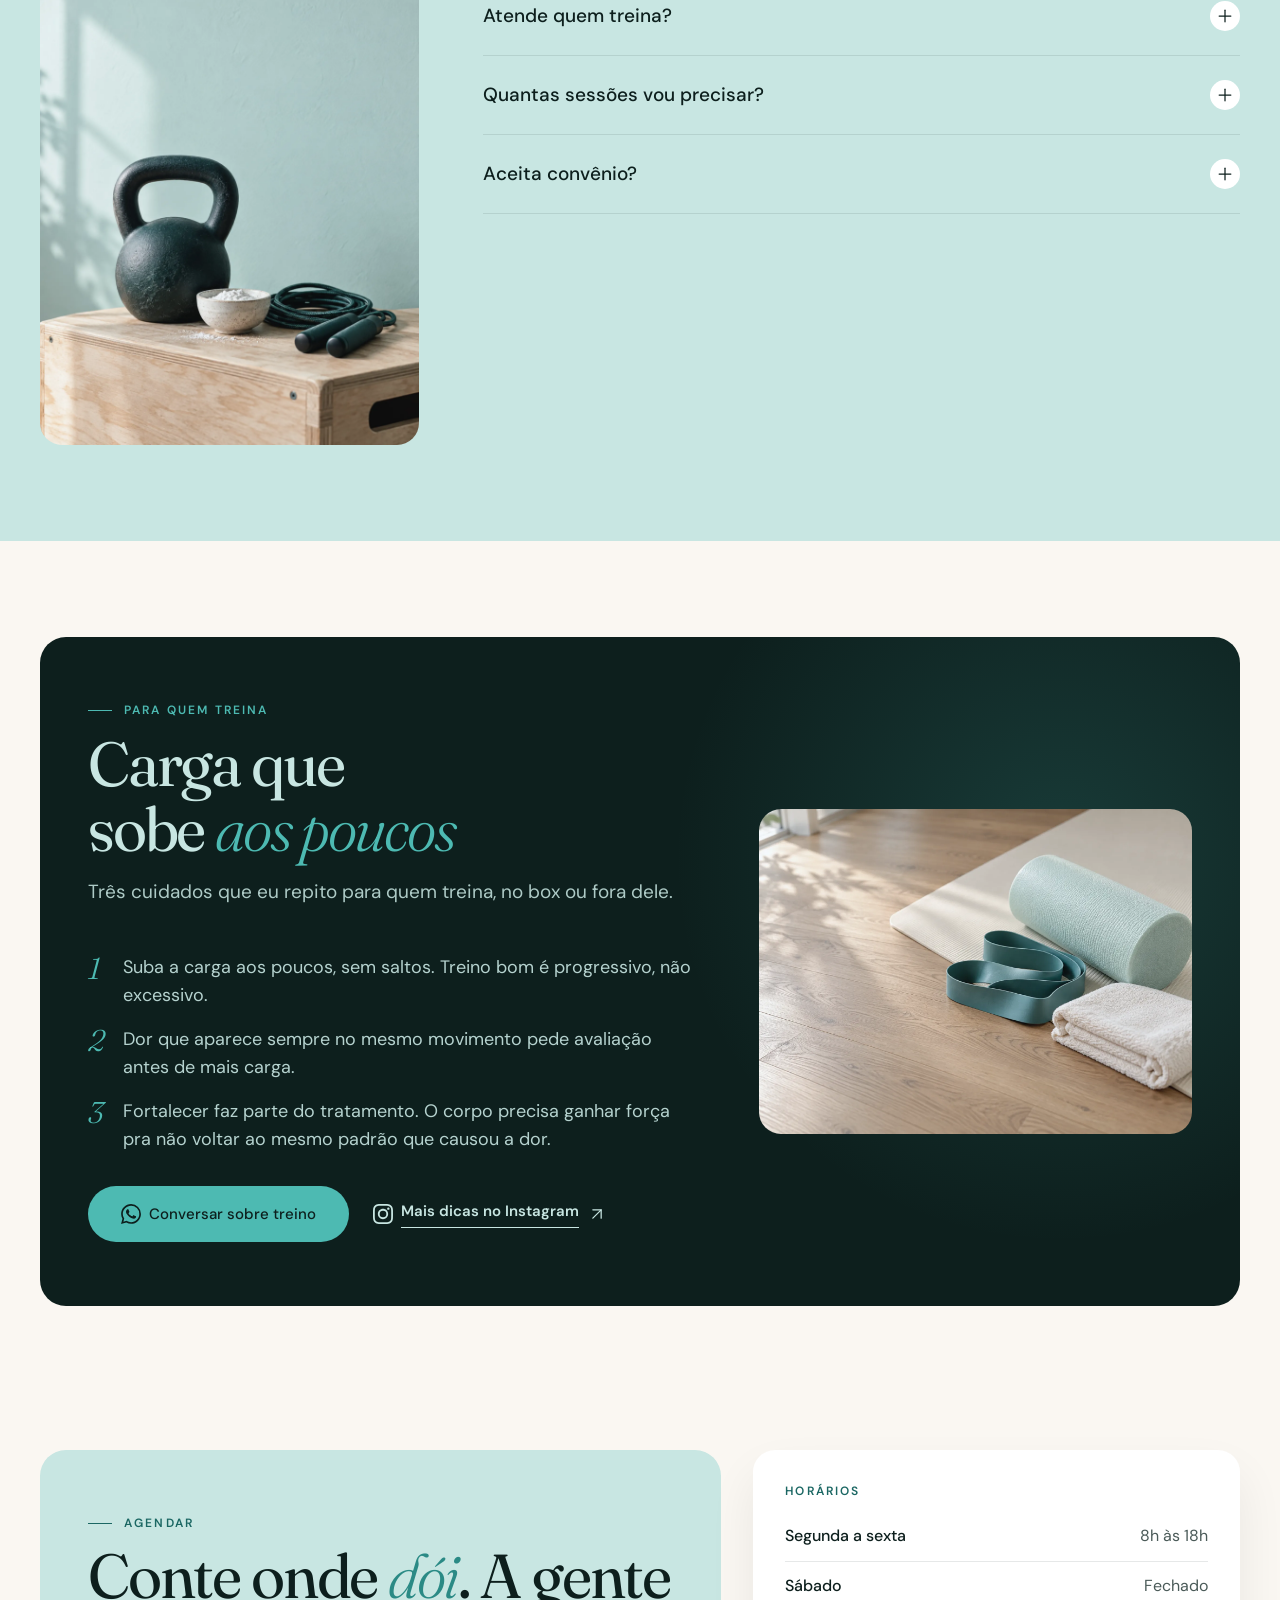
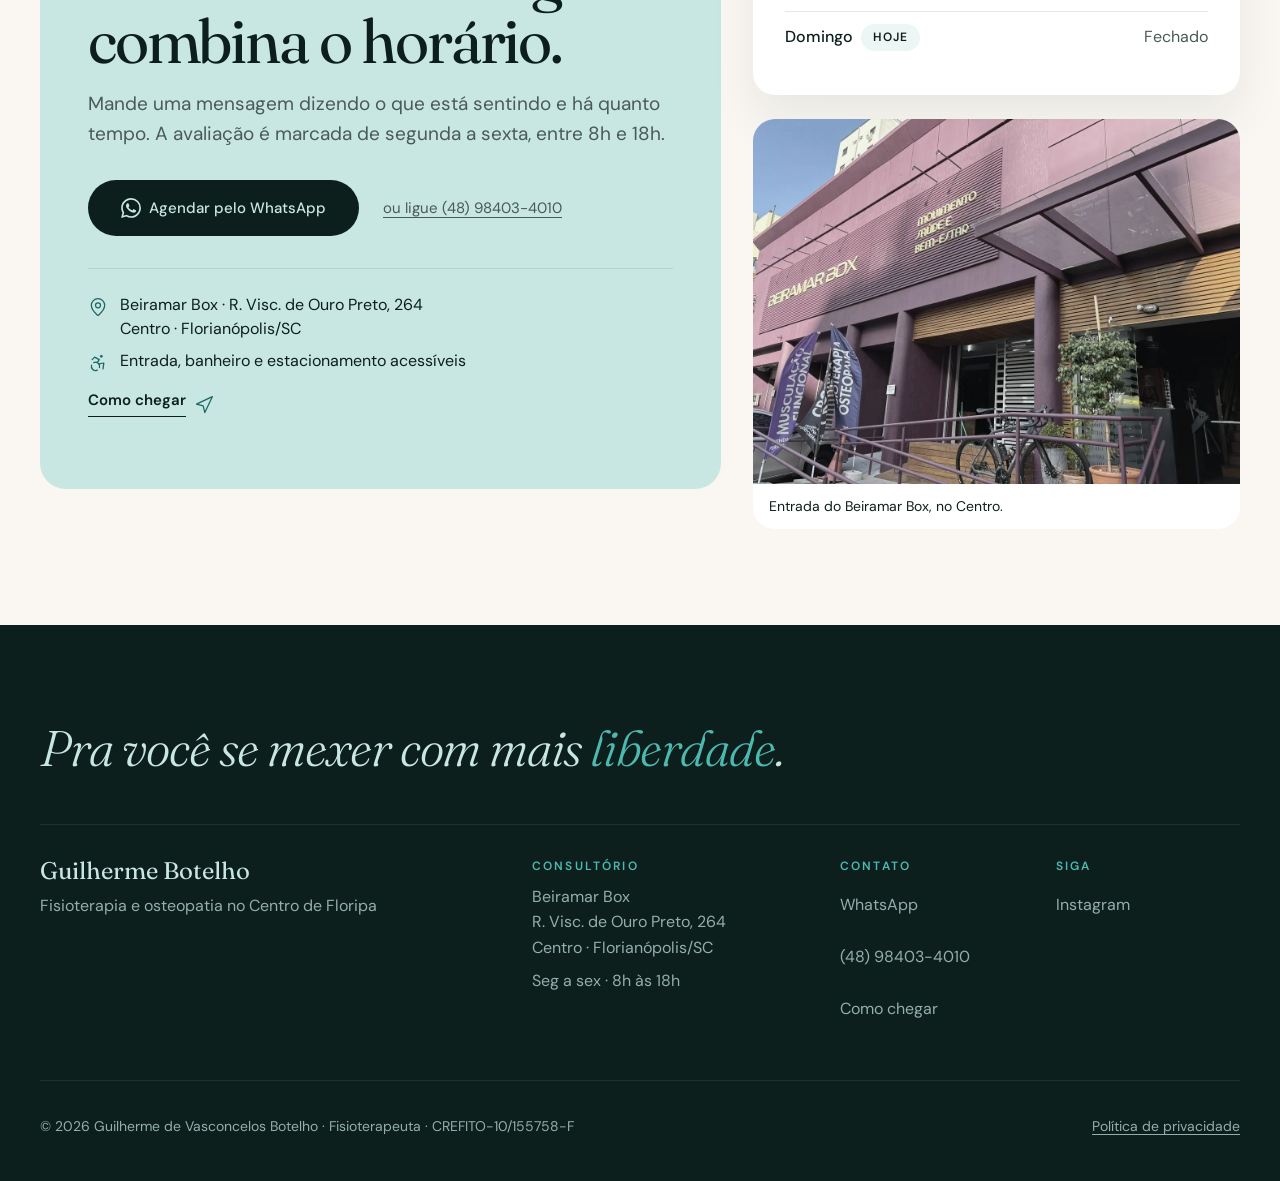
==== commit 0a9272b1: "Revisão via Claude Desktop 2026-10-13 10:02" ====
--- a/index.html
+++ b/index.html
@@ -73,7 +73,7 @@
     <div class="container heroi__grade">
       <div class="heroi__texto">
         <p class="chip" data-entra style="--d:0s"><svg aria-hidden="true" focusable="false" class="icone icone--badge-check" xmlns="http://www.w3.org/2000/svg" width="24" height="24" viewBox="0 0 24 24" fill="none" stroke="currentColor" stroke-width="1.5" stroke-linecap="round" stroke-linejoin="round" ><path d="M3.85 8.62a4 4 0 0 1 4.78-4.77 4 4 0 0 1 6.74 0 4 4 0 0 1 4.78 4.78 4 4 0 0 1 0 6.74 4 4 0 0 1-4.77 4.78 4 4 0 0 1-6.75 0 4 4 0 0 1-4.78-4.77 4 4 0 0 1 0-6.76Z" /><path d="m16 9-5.5 5.5L8 12" /></svg><span>Guilherme de Vasconcelos <span class="nowrap">Botelho ·</span> <span class="nowrap">Fisioterapeuta ·</span> <span class="nowrap">CREFITO-10/155758-F</span></span></p>
-        <h1 class="h1 heroi__titulo" data-entra style="--d:.07s">Primeiro <span class="nowrap"><em>entender</em> a dor.</span><br> <span class="traco">Depois tratar.</span></h1>
+        <h1 class="h1 heroi__titulo" data-entra style="--d:.07s">Primeiro <span class="nowrap"><em>entender</em> a dor.</span><br> <span class="traco">Depois <em>tratar</em>.</span></h1>
         <p class="lead heroi__apoio" data-entra style="--d:.14s">Se você convive com dor na lombar, nas costas, no pescoço ou no ombro, ou se travou no treino, a avaliação começa por entender o que está acontecendo. Guilherme Botelho é fisioterapeuta e atua com osteopatia e terapia manual no Beiramar Box, no Centro de Floripa.</p>
         <p class="heroi__assinatura" data-entra style="--d:.2s">Recursos manuais e não invasivos, e o exercício certo pra você levar.</p>
         <div class="heroi__acoes" data-entra style="--d:.26s">
--- a/assets/css/style.css
+++ b/assets/css/style.css
@@ -278,6 +278,17 @@
 @media (max-width: 374px) {
   .heroi .h1 { font-size: 2.5rem; } /* 320–374: 40px para o H1 caber em 2 linhas */
 }
+/* Celular e tablet (< 900): foto centralizada entre o H1 e o texto de apoio (pedido do Armin, 13/10/2026) */
+@media (max-width: 899px) {
+  .heroi__grade { display: flex; flex-direction: column; gap: 0; }
+  .heroi__texto { display: contents; }
+  .heroi .chip { order: 1; align-self: flex-start; }
+  .heroi__titulo { order: 2; }
+  .heroi__midia { order: 3; align-self: center; margin-top: var(--space-6); }
+  .heroi__apoio { order: 4; margin-top: var(--space-6); }
+  .heroi__assinatura { order: 5; }
+  .heroi__acoes { order: 6; }
+}
 @media (min-width: 900px) {
   .heroi { padding-block: var(--space-8) var(--space-9); }
   .heroi__grade { grid-template-columns: minmax(360px, 6fr) 6fr; align-items: center; gap: var(--space-7); }
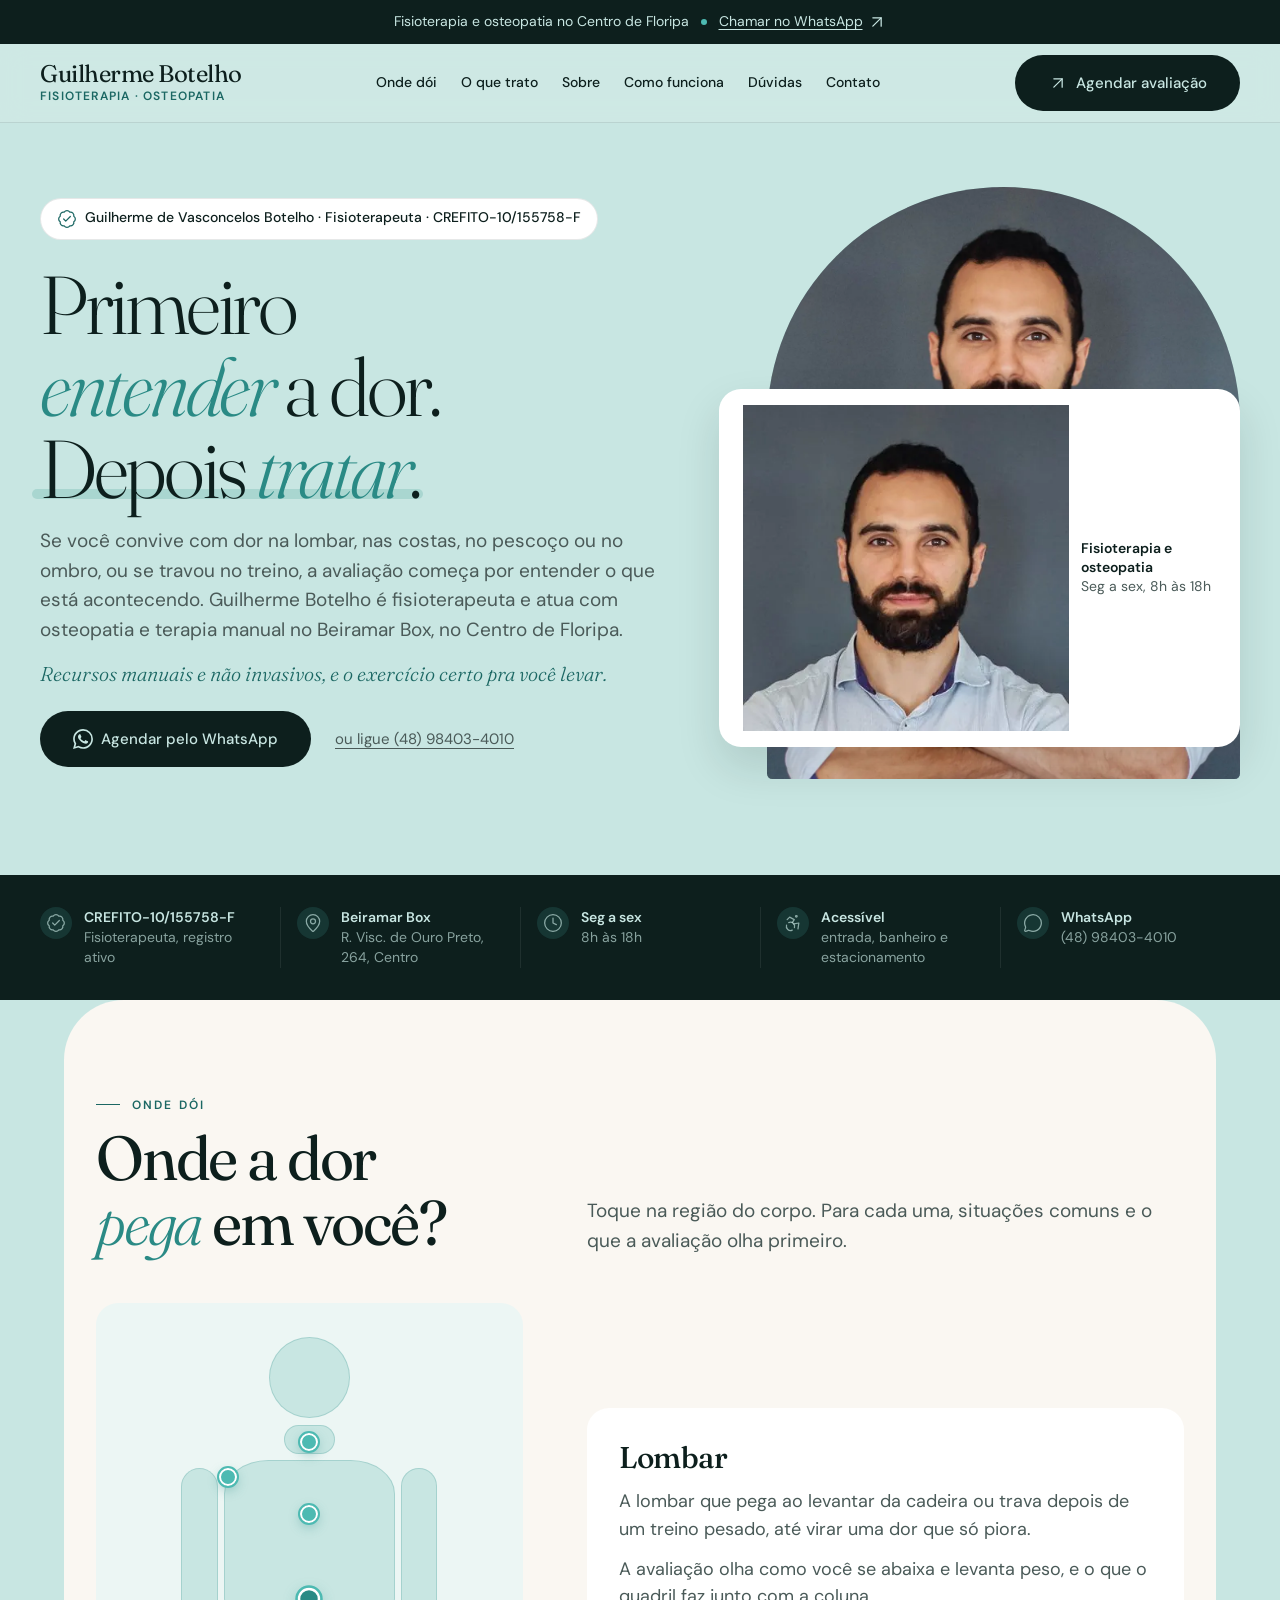
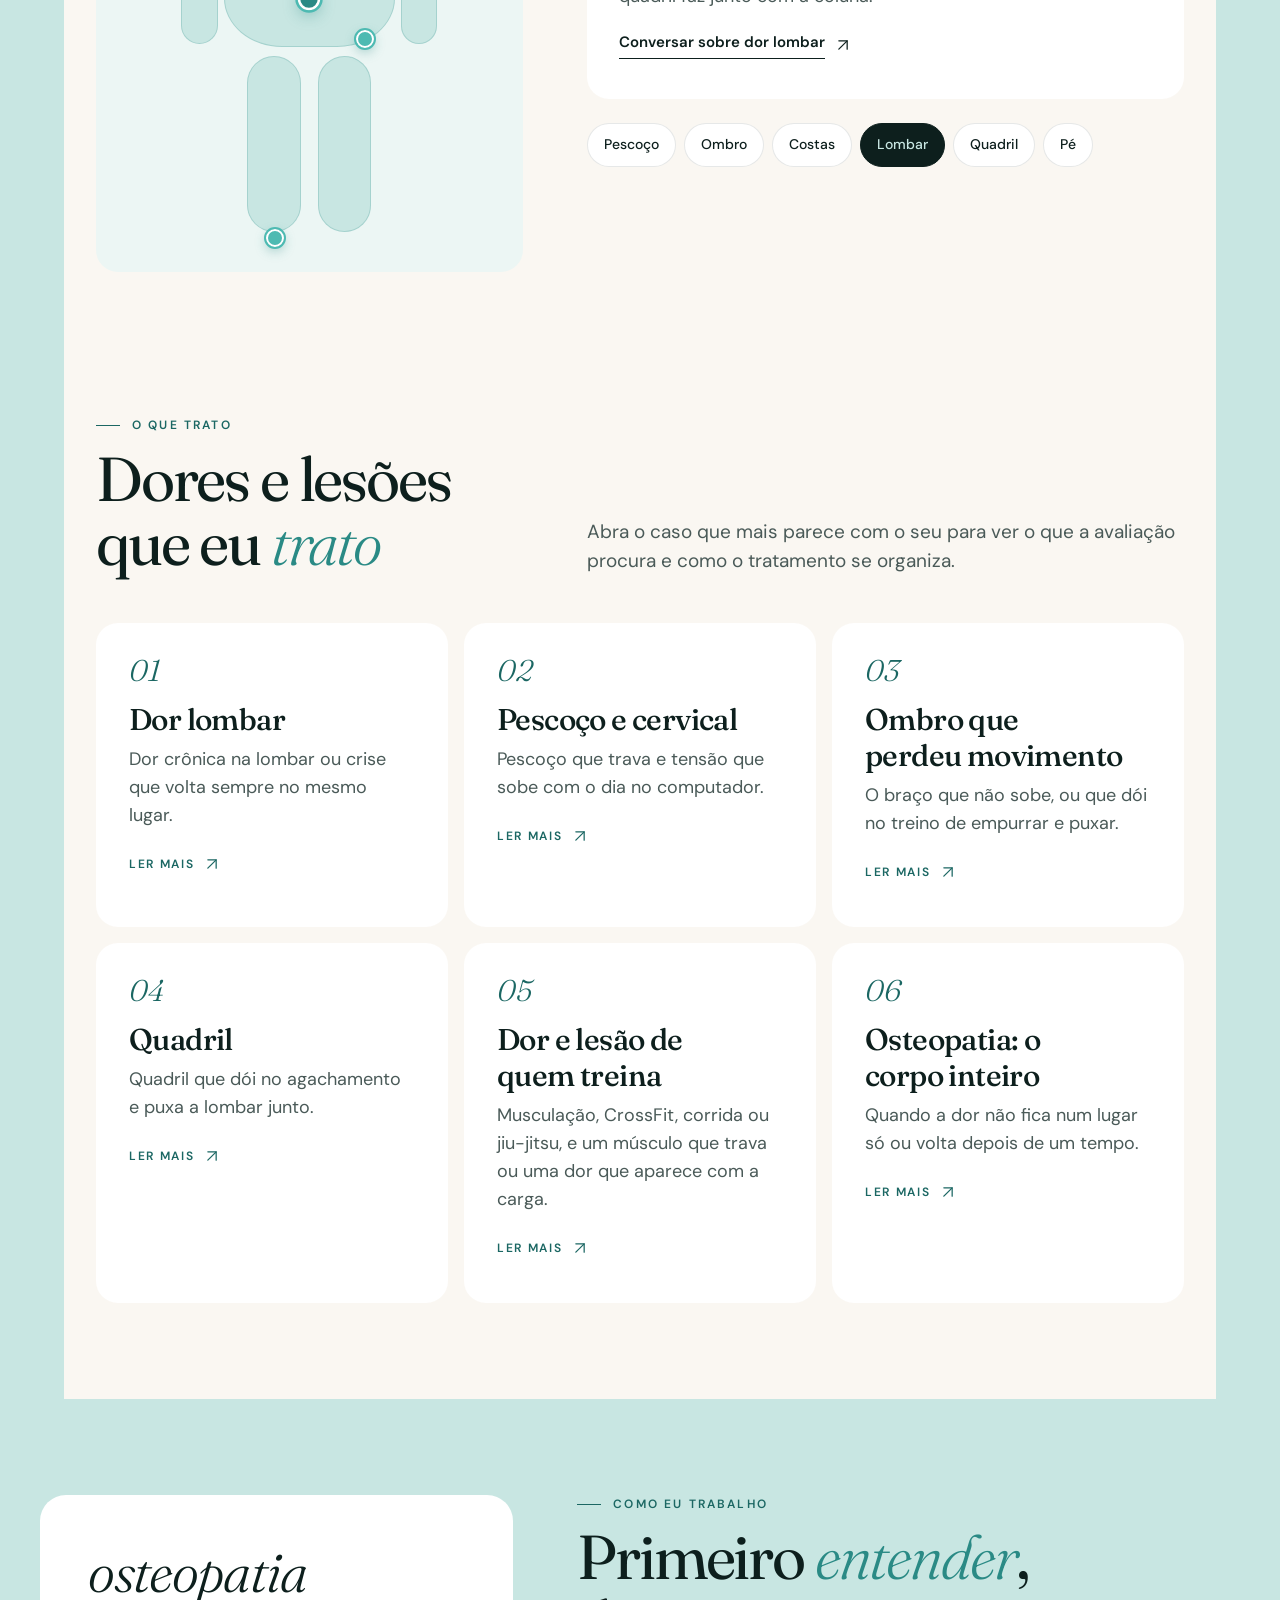
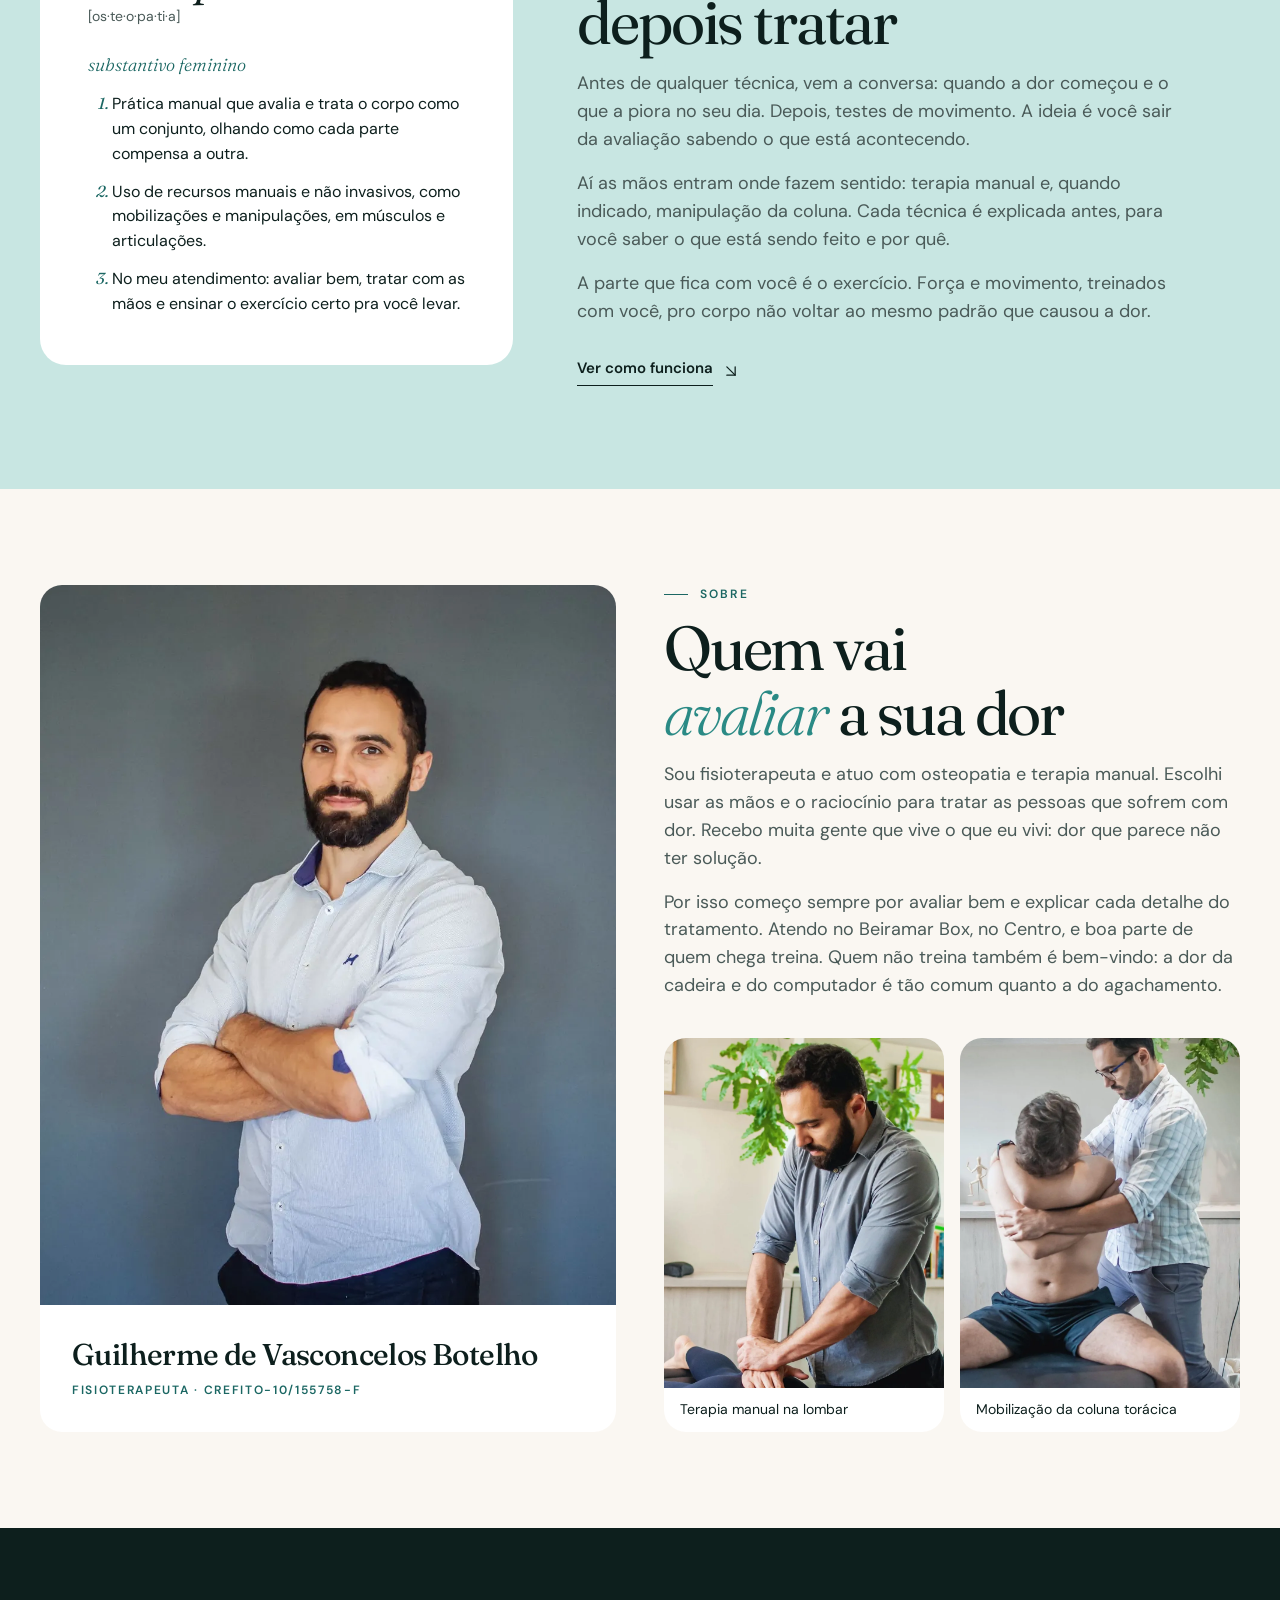
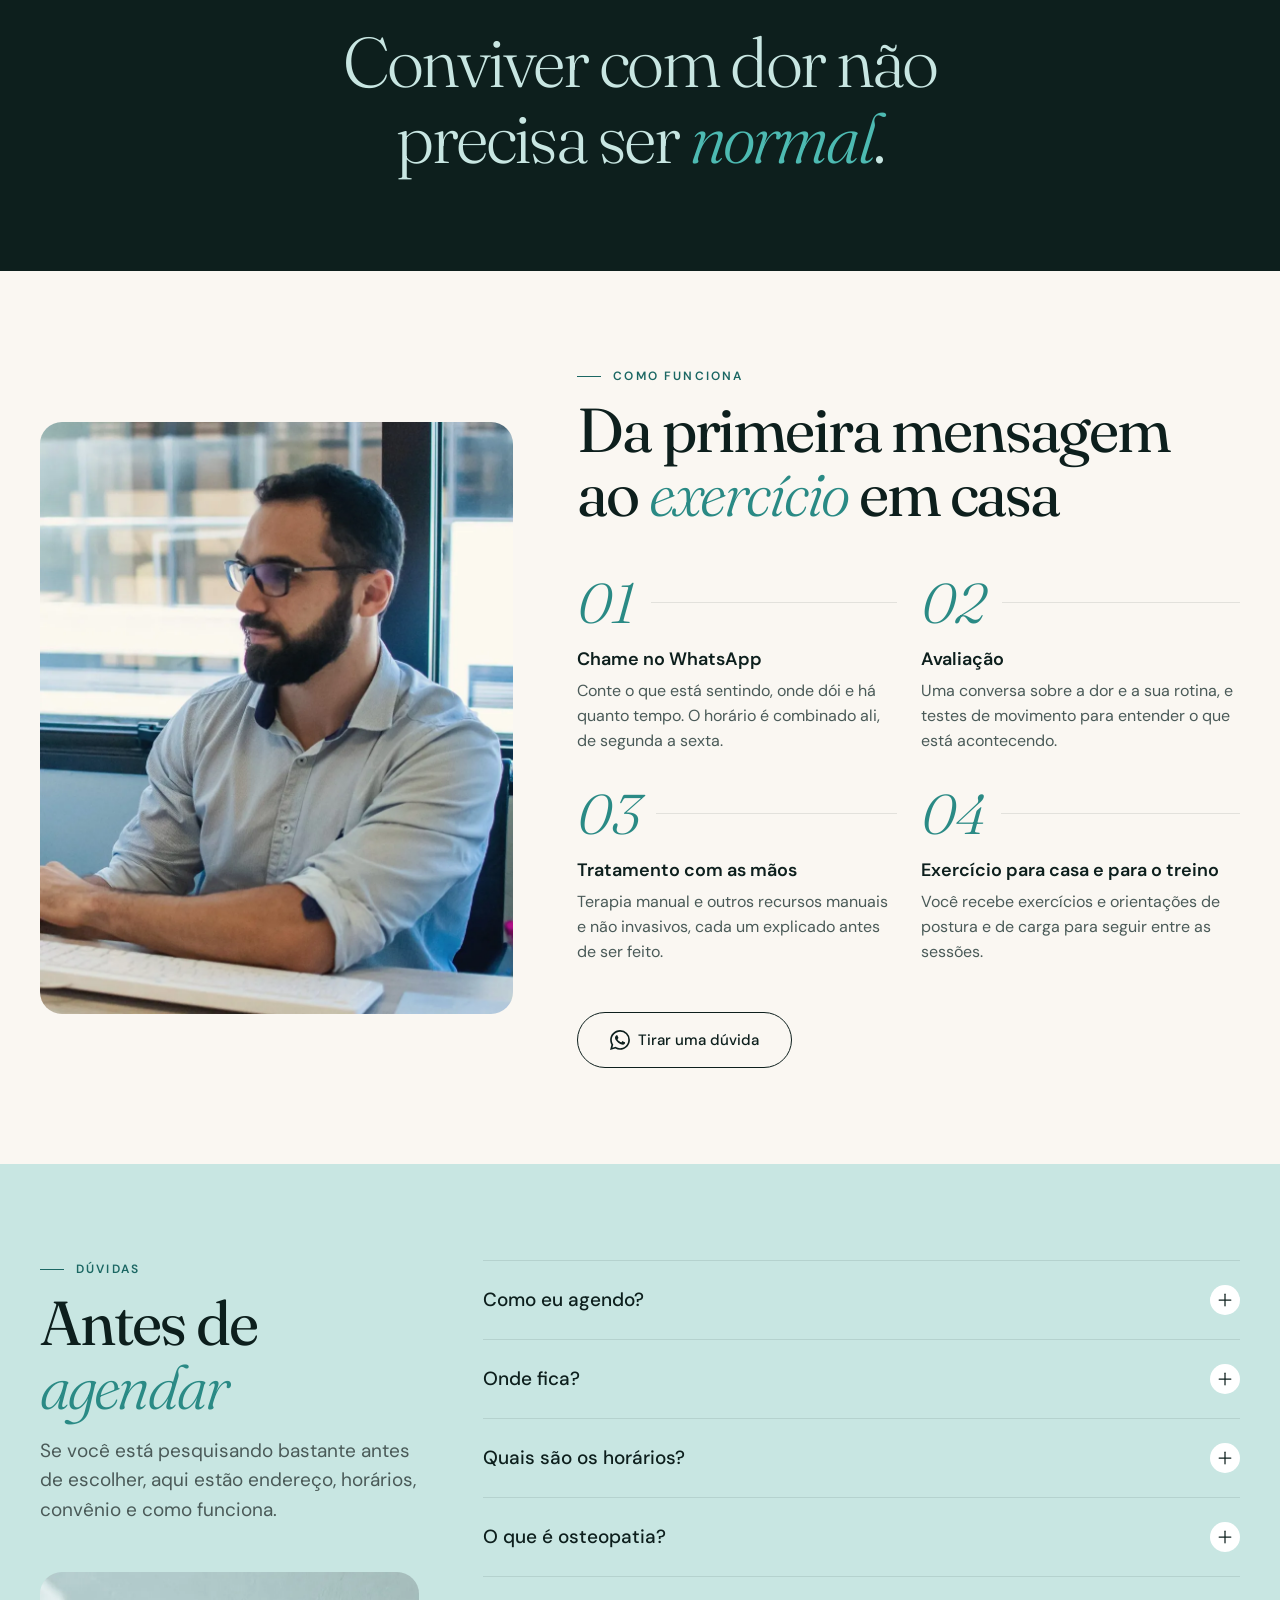
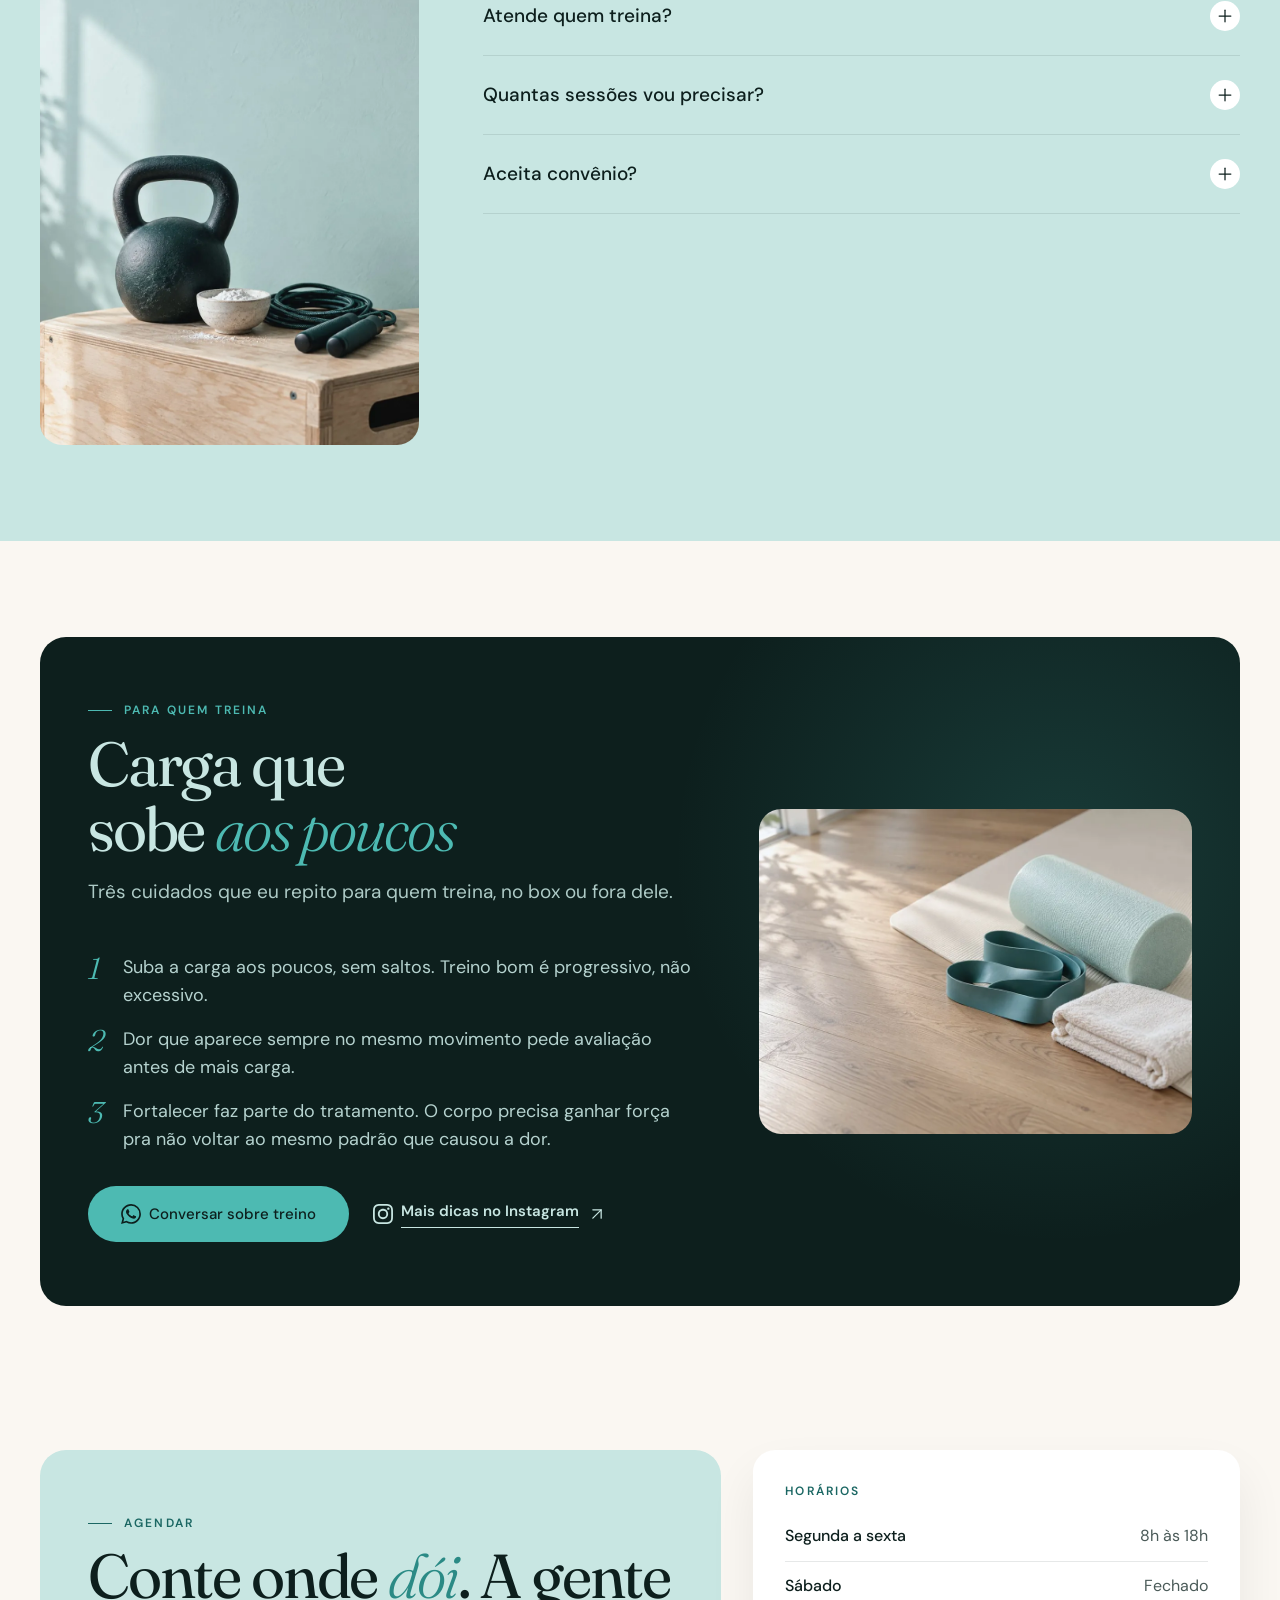
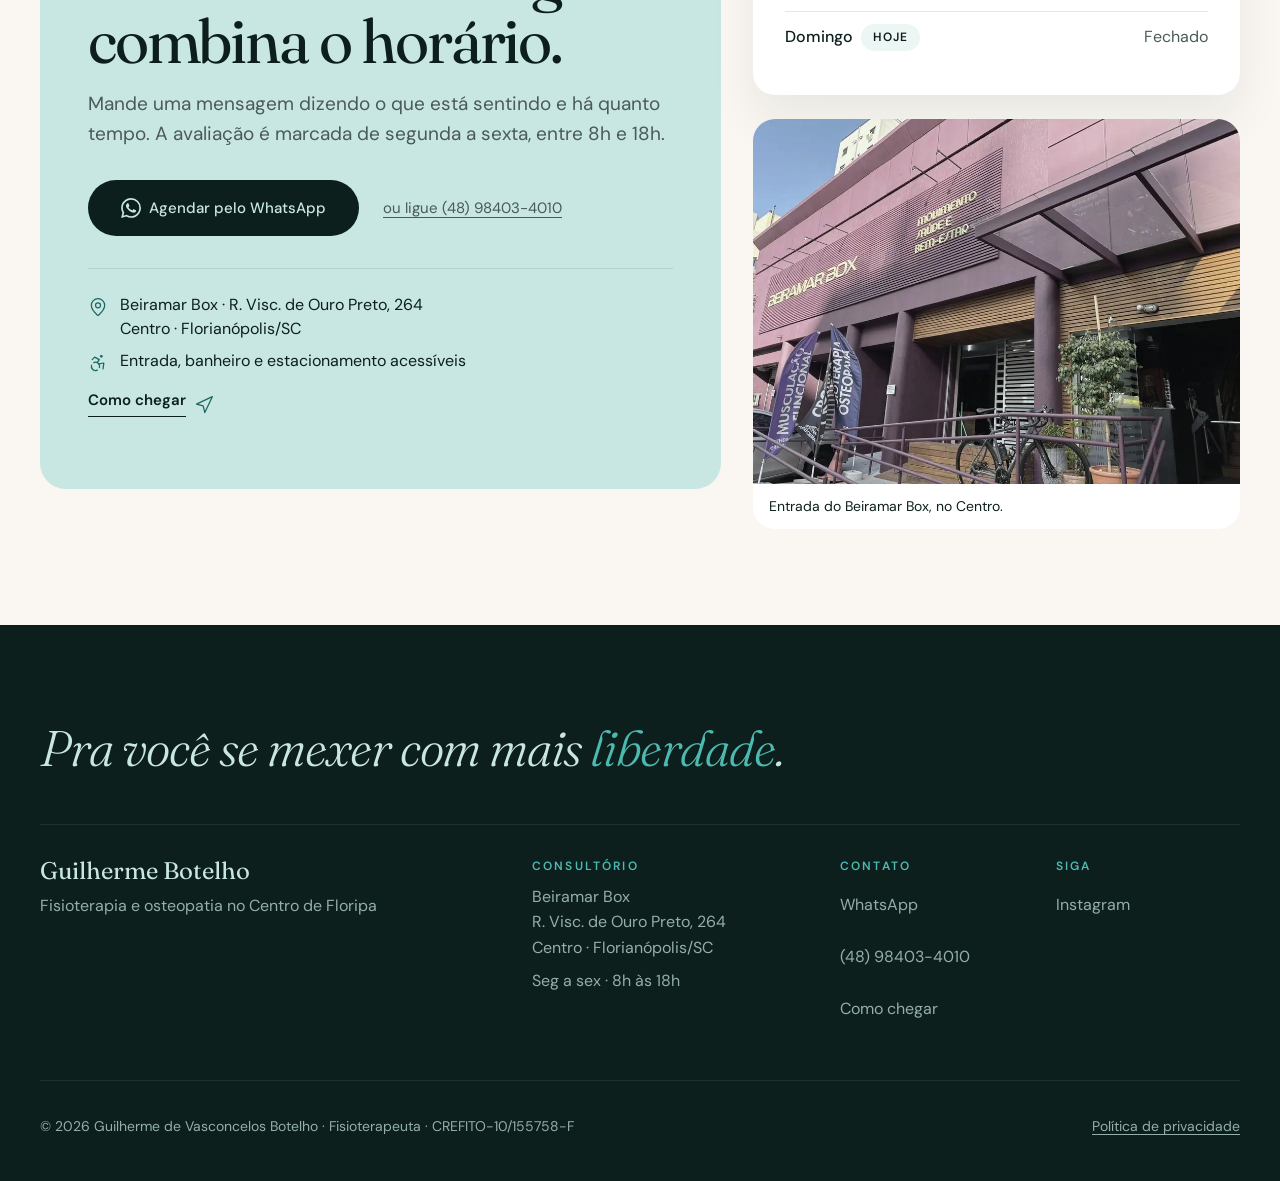
==== commit 03315e91: "Revisão via Claude Desktop 2026-10-19 15:05" ====
--- a/index.html
+++ b/index.html
@@ -18,6 +18,7 @@
 <link rel="preconnect" href="https://fonts.googleapis.com">
 <link rel="preconnect" href="https://fonts.gstatic.com" crossorigin>
 <link href="https://fonts.googleapis.com/css2?family=Fraunces:ital,opsz,wght@0,9..144,300;0,9..144,400;0,9..144,500;1,9..144,300&family=DM+Sans:wght@400;500;600&display=swap" rel="stylesheet">
+<link rel="preload" as="image" media="(max-width: 899px)" imagesrcset="assets/img/heroi-retrato-celular-480.webp 480w, assets/img/heroi-retrato-celular-960.webp 960w" imagesizes="100vw">
 <link rel="stylesheet" href="assets/css/base.css">
 <link rel="stylesheet" href="assets/css/style.css">
 <script type="application/ld+json">{"@context":"https://schema.org","@graph":[{"@type":"Person","@id":"https://infomediamethods-sys.github.io/guilherme-botelho-fisioterapeuta/#guilherme","name":"Guilherme de Vasconcelos Botelho","alternateName":"Guilherme Botelho","jobTitle":"Fisioterapeuta","identifier":"CREFITO-10/155758-F","sameAs":["https://www.instagram.com/guilhermebotelhoosteopatia/"],"worksFor":{"@id":"https://infomediamethods-sys.github.io/guilherme-botelho-fisioterapeuta/#consultorio"}},{"@type":"MedicalBusiness","@id":"https://infomediamethods-sys.github.io/guilherme-botelho-fisioterapeuta/#consultorio","name":"Guilherme Botelho · Fisioterapia e osteopatia","url":"https://infomediamethods-sys.github.io/guilherme-botelho-fisioterapeuta/","image":"https://infomediamethods-sys.github.io/guilherme-botelho-fisioterapeuta/assets/img/og-guilherme.jpg","telephone":"+55 48 98403-4010","address":{"@type":"PostalAddress","streetAddress":"R. Visc. de Ouro Preto, 264 (Beiramar Box)","addressLocality":"Florianópolis","addressRegion":"SC","addressCountry":"BR"},"geo":{"@type":"GeoCoordinates","latitude":-27.5948816,"longitude":-48.5476744},"openingHours":"Mo-Fr 08:00-18:00","hasMap":"https://www.google.com/maps/place/Guilherme+Botelho+-+Fisioterapeuta+e+Osteopata/data=!4m7!3m6!1s0x9527392960eb740b:0x366323e6d070c295!8m2!3d-27.5948816!4d-48.5476744!16s%2Fg%2F11rnjy53hc!19sChIJC3TrYCk5J5URlcJw0OYjYzY","founder":{"@id":"https://infomediamethods-sys.github.io/guilherme-botelho-fisioterapeuta/#guilherme"}}]}</script>
@@ -84,14 +85,17 @@
       <div class="heroi__midia" data-entra style="--d:.3s" data-entra-foto>
         <div class="heroi__arco">
           <picture>
-            <source media="(max-width: 899px)" srcset="assets/img/heroi-retrato-celular.webp" type="image/webp">
-            <source media="(max-width: 899px)" srcset="assets/img/heroi-retrato-celular.jpg">
-            <source srcset="assets/img/heroi-retrato.webp" type="image/webp">
-            <img src="assets/img/heroi-retrato.jpg" width="1280" height="1600" alt="Guilherme Botelho, fisioterapeuta, de braços cruzados, com camisa azul-clara" fetchpriority="high">
-          </picture>
+  <source type="image/webp" media="(max-width: 899px)" srcset="assets/img/heroi-retrato-celular-480.webp 480w, assets/img/heroi-retrato-celular-960.webp 960w" sizes="100vw">
+  <source type="image/webp" srcset="assets/img/heroi-retrato-960.webp 960w" sizes="100vw">
+  <img src="assets/img/heroi-retrato-960.jpg" width="1280" height="1600" alt="Guilherme Botelho, fisioterapeuta, de braços cruzados, com camisa azul-clara" decoding="async" fetchpriority="high">
+</picture>
         </div>
         <div class="flutuante">
-          <picture class="flutuante__avatar"><source srcset="assets/img/avatar-guilherme.webp" type="image/webp"><img src="assets/img/avatar-guilherme.jpg" width="400" height="400" alt=""></picture>
+          <picture>
+  <source type="image/webp" media="(max-width: 899px)" srcset="assets/img/avatar-guilherme-480.webp 480w, assets/img/avatar-guilherme-960.webp 960w" sizes="100vw">
+  <source type="image/webp" srcset="assets/img/avatar-guilherme-960.webp 960w" sizes="50vw">
+  <img src="assets/img/avatar-guilherme-960.jpg" width="400" height="400" alt="" decoding="async">
+</picture>
           <p class="flutuante__texto"><strong>Fisioterapia e osteopatia</strong><span>Seg a sex, 8h às 18h</span></p>
         </div>
       </div>
@@ -308,7 +312,11 @@
   <section class="secao sobre" id="sobre" aria-labelledby="sobre-titulo">
     <div class="container sobre__grade">
       <article class="cartao-pessoa cartao-pessoa--grande revelar">
-        <div class="cartao-pessoa__foto"><picture><source srcset="assets/img/sobre-guilherme.webp" type="image/webp"><img src="assets/img/sobre-guilherme.jpg" width="1200" height="1500" alt="Guilherme Botelho de pé, de braços cruzados" loading="lazy" decoding="async"></picture></div>
+        <div class="cartao-pessoa__foto"><picture>
+  <source type="image/webp" media="(max-width: 899px)" srcset="assets/img/sobre-guilherme-480.webp 480w, assets/img/sobre-guilherme-960.webp 960w" sizes="100vw">
+  <source type="image/webp" srcset="assets/img/sobre-guilherme-960.webp 960w" sizes="50vw">
+  <img src="assets/img/sobre-guilherme-960.jpg" width="1200" height="1500" alt="Guilherme Botelho de pé, de braços cruzados" decoding="async">
+</picture></div>
         <div class="cartao-pessoa__corpo">
           <h3 class="h3">Guilherme de Vasconcelos Botelho</h3>
           <p class="cartao-pessoa__funcao">Fisioterapeuta · <span class="nowrap">CREFITO-10/155758-F</span></p>
@@ -324,11 +332,19 @@
       </div>
       <div class="sobre__menores">
         <figure class="cartao-pessoa revelar">
-          <div class="cartao-pessoa__foto"><picture><source srcset="assets/img/sobre-atendimento-lombar.webp" type="image/webp"><img src="assets/img/sobre-atendimento-lombar.jpg" width="1200" height="1500" alt="Guilherme com as mãos na lombar de uma paciente deitada na maca" loading="lazy" decoding="async"></picture></div>
+          <div class="cartao-pessoa__foto"><picture>
+  <source type="image/webp" media="(max-width: 899px)" srcset="assets/img/sobre-atendimento-lombar-480.webp 480w, assets/img/sobre-atendimento-lombar-960.webp 960w" sizes="100vw">
+  <source type="image/webp" srcset="assets/img/sobre-atendimento-lombar-960.webp 960w" sizes="50vw">
+  <img src="assets/img/sobre-atendimento-lombar-960.jpg" width="1200" height="1500" alt="Guilherme com as mãos na lombar de uma paciente deitada na maca" decoding="async" loading="lazy">
+</picture></div>
           <figcaption class="cartao-pessoa__legenda">Terapia manual na lombar</figcaption>
         </figure>
         <figure class="cartao-pessoa revelar">
-          <div class="cartao-pessoa__foto"><picture><source srcset="assets/img/sobre-atendimento-coluna.webp" type="image/webp"><img src="assets/img/sobre-atendimento-coluna.jpg" width="1200" height="1500" alt="Guilherme fazendo mobilização da coluna torácica em um paciente sentado na maca" loading="lazy" decoding="async"></picture></div>
+          <div class="cartao-pessoa__foto"><picture>
+  <source type="image/webp" media="(max-width: 899px)" srcset="assets/img/sobre-atendimento-coluna-480.webp 480w, assets/img/sobre-atendimento-coluna-960.webp 960w" sizes="100vw">
+  <source type="image/webp" srcset="assets/img/sobre-atendimento-coluna-960.webp 960w" sizes="50vw">
+  <img src="assets/img/sobre-atendimento-coluna-960.jpg" width="1200" height="1500" alt="Guilherme fazendo mobilização da coluna torácica em um paciente sentado na maca" decoding="async" loading="lazy">
+</picture></div>
           <figcaption class="cartao-pessoa__legenda">Mobilização da coluna torácica</figcaption>
         </figure>
       </div>
@@ -343,7 +359,11 @@
 
   <section class="secao funciona" id="como-funciona" aria-labelledby="funciona-titulo">
     <div class="container funciona__grade">
-      <div class="funciona__foto revelar"><picture><source srcset="assets/img/passos-consultorio.webp" type="image/webp"><img src="assets/img/passos-consultorio.jpg" width="1200" height="1500" alt="Guilherme à mesa, de óculos, olhando a tela do computador" loading="lazy" decoding="async"></picture></div>
+      <div class="funciona__foto revelar"><picture>
+  <source type="image/webp" media="(max-width: 899px)" srcset="assets/img/passos-consultorio-480.webp 480w, assets/img/passos-consultorio-960.webp 960w" sizes="100vw">
+  <source type="image/webp" srcset="assets/img/passos-consultorio-960.webp 960w" sizes="50vw">
+  <img src="assets/img/passos-consultorio-960.jpg" width="1200" height="1500" alt="Guilherme à mesa, de óculos, olhando a tela do computador" decoding="async" loading="lazy">
+</picture></div>
       <div class="funciona__texto">
         <div class="revelar">
           <p class="eyebrow">Como funciona</p>
@@ -368,7 +388,11 @@
           <h2 class="h2" id="duvidas-titulo">Antes de <em>agendar</em></h2>
           <p class="lead">Se você está pesquisando bastante antes de escolher, aqui estão endereço, horários, convênio e como funciona.</p>
         </div>
-        <div class="duvidas__foto revelar"><picture><source srcset="assets/img/duvidas-treino.webp" type="image/webp"><img src="assets/img/duvidas-treino.jpg" width="1600" height="2000" alt="" loading="lazy" decoding="async"></picture></div>
+        <div class="duvidas__foto revelar"><picture>
+  <source type="image/webp" media="(max-width: 899px)" srcset="assets/img/duvidas-treino-480.webp 480w, assets/img/duvidas-treino-960.webp 960w" sizes="100vw">
+  <source type="image/webp" srcset="assets/img/duvidas-treino-960.webp 960w, assets/img/duvidas-treino-1600.webp 1600w" sizes="50vw">
+  <img src="assets/img/duvidas-treino-960.jpg" width="1600" height="2000" alt="" decoding="async" loading="lazy">
+</picture></div>
       </div>
       <div class="faq revelar">
         <div class="faq__item">
@@ -451,7 +475,11 @@
             <a class="link link--claro" href="https://www.instagram.com/guilhermebotelhoosteopatia/" target="_blank" rel="noopener"><svg class="icone icone--marca" width="24" height="24" fill="currentColor" aria-hidden="true" focusable="false" role="img" viewBox="0 0 24 24" xmlns="http://www.w3.org/2000/svg"><path d="M7.0301.084c-1.2768.0602-2.1487.264-2.911.5634-.7888.3075-1.4575.72-2.1228 1.3877-.6652.6677-1.075 1.3368-1.3802 2.127-.2954.7638-.4956 1.6365-.552 2.914-.0564 1.2775-.0689 1.6882-.0626 4.947.0062 3.2586.0206 3.6671.0825 4.9473.061 1.2765.264 2.1482.5635 2.9107.308.7889.72 1.4573 1.388 2.1228.6679.6655 1.3365 1.0743 2.1285 1.38.7632.295 1.6361.4961 2.9134.552 1.2773.056 1.6884.069 4.9462.0627 3.2578-.0062 3.668-.0207 4.9478-.0814 1.28-.0607 2.147-.2652 2.9098-.5633.7889-.3086 1.4578-.72 2.1228-1.3881.665-.6682 1.0745-1.3378 1.3795-2.1284.2957-.7632.4966-1.636.552-2.9124.056-1.2809.0692-1.6898.063-4.948-.0063-3.2583-.021-3.6668-.0817-4.9465-.0607-1.2797-.264-2.1487-.5633-2.9117-.3084-.7889-.72-1.4568-1.3876-2.1228C21.2982 1.33 20.628.9208 19.8378.6165 19.074.321 18.2017.1197 16.9244.0645 15.6471.0093 15.236-.005 11.977.0014 8.718.0076 8.31.0215 7.0301.0839m.1402 21.6932c-1.17-.0509-1.8053-.2453-2.2287-.408-.5606-.216-.96-.4771-1.3819-.895-.422-.4178-.6811-.8186-.9-1.378-.1644-.4234-.3624-1.058-.4171-2.228-.0595-1.2645-.072-1.6442-.079-4.848-.007-3.2037.0053-3.583.0607-4.848.05-1.169.2456-1.805.408-2.2282.216-.5613.4762-.96.895-1.3816.4188-.4217.8184-.6814 1.3783-.9003.423-.1651 1.0575-.3614 2.227-.4171 1.2655-.06 1.6447-.072 4.848-.079 3.2033-.007 3.5835.005 4.8495.0608 1.169.0508 1.8053.2445 2.228.408.5608.216.96.4754 1.3816.895.4217.4194.6816.8176.9005 1.3787.1653.4217.3617 1.056.4169 2.2263.0602 1.2655.0739 1.645.0796 4.848.0058 3.203-.0055 3.5834-.061 4.848-.051 1.17-.245 1.8055-.408 2.2294-.216.5604-.4763.96-.8954 1.3814-.419.4215-.8181.6811-1.3783.9-.4224.1649-1.0577.3617-2.2262.4174-1.2656.0595-1.6448.072-4.8493.079-3.2045.007-3.5825-.006-4.848-.0608M16.953 5.5864A1.44 1.44 0 1 0 18.39 4.144a1.44 1.44 0 0 0-1.437 1.4424M5.8385 12.012c.0067 3.4032 2.7706 6.1557 6.173 6.1493 3.4026-.0065 6.157-2.7701 6.1506-6.1733-.0065-3.4032-2.771-6.1565-6.174-6.1498-3.403.0067-6.156 2.771-6.1496 6.1738M8 12.0077a4 4 0 1 1 4.008 3.9921A3.9996 3.9996 0 0 1 8 12.0077"/></svg><span>Mais dicas no Instagram</span><svg aria-hidden="true" focusable="false" class="icone icone--arrow-up-right" xmlns="http://www.w3.org/2000/svg" width="24" height="24" viewBox="0 0 24 24" fill="none" stroke="currentColor" stroke-width="1.5" stroke-linecap="round" stroke-linejoin="round" ><path d="M7 7h10v10" /><path d="M7 17 17 7" /></svg></a>
           </div>
         </div>
-        <div class="edu__foto"><picture><source srcset="assets/img/educativo-faixa-elastica.webp" type="image/webp"><img src="assets/img/educativo-faixa-elastica.jpg" width="1600" height="1200" alt="" loading="lazy" decoding="async"></picture></div>
+        <div class="edu__foto"><picture>
+  <source type="image/webp" media="(max-width: 899px)" srcset="assets/img/educativo-faixa-elastica-480.webp 480w, assets/img/educativo-faixa-elastica-960.webp 960w" sizes="100vw">
+  <source type="image/webp" srcset="assets/img/educativo-faixa-elastica-960.webp 960w, assets/img/educativo-faixa-elastica-1600.webp 1600w" sizes="50vw">
+  <img src="assets/img/educativo-faixa-elastica-960.jpg" width="1600" height="1200" alt="" decoding="async" loading="lazy">
+</picture></div>
       </div>
     </div>
   </section>
@@ -482,7 +510,11 @@
           </ul>
         </div>
         <figure class="foto-local revelar">
-          <div class="foto-local__img"><picture><source srcset="assets/img/agendar-beiramar-box.webp" type="image/webp"><img src="assets/img/agendar-beiramar-box.jpg" width="1200" height="900" alt="Fachada do Beiramar Box com as bandeiras de fisioterapia e osteopatia" loading="lazy" decoding="async"></picture></div>
+          <div class="foto-local__img"><picture>
+  <source type="image/webp" media="(max-width: 899px)" srcset="assets/img/agendar-beiramar-box-480.webp 480w, assets/img/agendar-beiramar-box-960.webp 960w" sizes="100vw">
+  <source type="image/webp" srcset="assets/img/agendar-beiramar-box-960.webp 960w" sizes="50vw">
+  <img src="assets/img/agendar-beiramar-box-960.jpg" width="1200" height="900" alt="Fachada do Beiramar Box com as bandeiras de fisioterapia e osteopatia" decoding="async" loading="lazy">
+</picture></div>
           <figcaption>Entrada do Beiramar Box, no Centro.</figcaption>
         </figure>
       </div>
--- a/assets/css/style.css
+++ b/assets/css/style.css
@@ -120,8 +120,7 @@
   border: 1.5px solid transparent; border-radius: var(--raio-pilula);
   font-family: var(--fonte-texto); font-size: var(--fs-botao); font-weight: 500; line-height: 1.2;
   text-decoration: none; text-align: center;
-  transition: transform var(--dur-hover) var(--ease-ref), background-color var(--dur-hover) var(--ease-ref),
-    color var(--dur-hover) var(--ease-ref), border-color var(--dur-hover) var(--ease-ref), box-shadow var(--dur-hover) var(--ease-ref);
+  transition: transform var(--dur-hover) var(--ease-ref), background-color var(--dur-hover) var(--ease-ref), color var(--dur-hover) var(--ease-ref), border-color var(--dur-hover) var(--ease-ref);
 }
 .botao .icone { transition: transform var(--dur-hover) var(--ease-ref); }
 .botao--primario { background: var(--ink); color: var(--mint); }
@@ -343,6 +342,7 @@
   position: relative; width: min(100%, 300px); aspect-ratio: 3 / 4; justify-self: start;
   border-radius: var(--raio-card); background: var(--mint-light);
 }
+@media (max-width: 899px) { .mapa__corpo { justify-self: center; } } /* celular e tablet: boneco centralizado (pedido do Armin, 13/10/2026) */
 .corpo { position: absolute; inset: 0; }
 .corpo__parte { position: absolute; background: var(--mint); border: 1px solid rgba(42, 138, 133, .22); }
 .corpo__parte--cabeca { left: 40.5%; top: 6%; width: 19%; aspect-ratio: 1; border-radius: 50%; }
@@ -395,14 +395,13 @@
 .caso {
   display: grid; align-content: start; justify-items: start;
   padding: var(--space-5); border: 1px solid transparent; border-radius: var(--raio-card); background: var(--paper);
-  transition: transform var(--dur-card) var(--ease-ref), border-color var(--dur-card) var(--ease-ref),
-    box-shadow var(--dur-card) var(--ease-ref), background-color var(--dur-card) var(--ease-ref);
+  transition: transform var(--dur-card) var(--ease-ref), border-color var(--dur-card) var(--ease-ref), background-color var(--dur-card) var(--ease-ref);
 }
 .caso:hover { transform: translateY(-6px); border-color: var(--teal); box-shadow: var(--sombra-2); }
 .caso__num { font-family: var(--fonte-titulo); font-style: italic; font-weight: 300; font-size: 1.875rem; line-height: 1; color: var(--accent-texto); }
 .caso__titulo { margin-top: var(--space-4); }
 .caso__curto { margin-top: var(--space-2); max-width: 34em; }
-.caso__mais { display: grid; grid-template-rows: 0fr; visibility: hidden; transition: grid-template-rows var(--dur-card) var(--ease-ref), visibility var(--dur-card); }
+.caso__mais { display: grid; grid-template-rows: 0fr; visibility: hidden; transition: visibility var(--dur-card); }
 .caso__mais-dentro { overflow: hidden; display: grid; gap: var(--space-3); justify-items: start; }
 .caso__mais-dentro p { max-width: 34em; padding-top: var(--space-3); color: var(--ink); }
 .caso[data-aberto="true"] { background: var(--mint); }
@@ -411,7 +410,7 @@
   display: inline-flex; align-items: center; gap: var(--space-2); margin-top: var(--space-3); padding: 0;
   border: 0; background: transparent; color: var(--accent-texto);
   font-size: var(--fs-rotulo); font-weight: 600; letter-spacing: .14em; text-transform: uppercase;
-  transition: gap var(--dur-hover) var(--ease-ref);
+  transition: none;
 }
 .caso__abrir:hover { gap: var(--space-3); }
 .caso__abrir .icone { transition: transform var(--dur-card) var(--ease-ref); }
@@ -448,7 +447,7 @@
 .sobre__grade { display: grid; gap: var(--space-6); }
 .cartao-pessoa {
   overflow: hidden; border-radius: var(--raio-card); background: var(--paper);
-  transition: transform var(--dur-card) var(--ease-ref), box-shadow var(--dur-card) var(--ease-ref);
+  transition: transform var(--dur-card) var(--ease-ref);
 }
 .cartao-pessoa:hover { transform: translateY(-6px); box-shadow: var(--sombra-2); }
 .cartao-pessoa__foto { aspect-ratio: 4 / 5; overflow: hidden; }
@@ -522,7 +521,7 @@
   background: var(--paper); color: var(--ink); transition: transform .3s var(--ease-ref), background-color .3s, color .3s;
 }
 .faq__botao[aria-expanded="true"] .faq__icone { transform: rotate(45deg); background: var(--ink); color: var(--paper); }
-.faq__resposta { display: grid; grid-template-rows: 0fr; visibility: hidden; transition: grid-template-rows var(--dur-card) var(--ease-ref), visibility var(--dur-card); }
+.faq__resposta { display: grid; grid-template-rows: 0fr; visibility: hidden; transition: visibility var(--dur-card); }
 .faq__resposta[data-aberto="true"] { grid-template-rows: 1fr; visibility: visible; }
 html:not(.js) .faq__resposta { grid-template-rows: 1fr; visibility: visible; }
 .faq__dentro { overflow: hidden; display: grid; gap: var(--space-2); justify-items: start; }
@@ -670,3 +669,9 @@
   .botao:hover .icone, .link:hover .icone, .mapa__ponto:hover .mapa__marcador { transform: none; }
   .mapa__ponto[aria-pressed="true"] .mapa__marcador { transform: none; }
 }
+
+
+/* Regra do Armin, 19/10/2026 (§0 "Rolagem leve no celular"): sem vidro desfocado no celular; fundo quase opaco. Aplicado por aplicar-carregamento.mjs. */
+@media (max-width: 899px) {
+  .cabecalho { -webkit-backdrop-filter: none; backdrop-filter: none; background: rgba(200, 230, 226, 0.96); }
+}
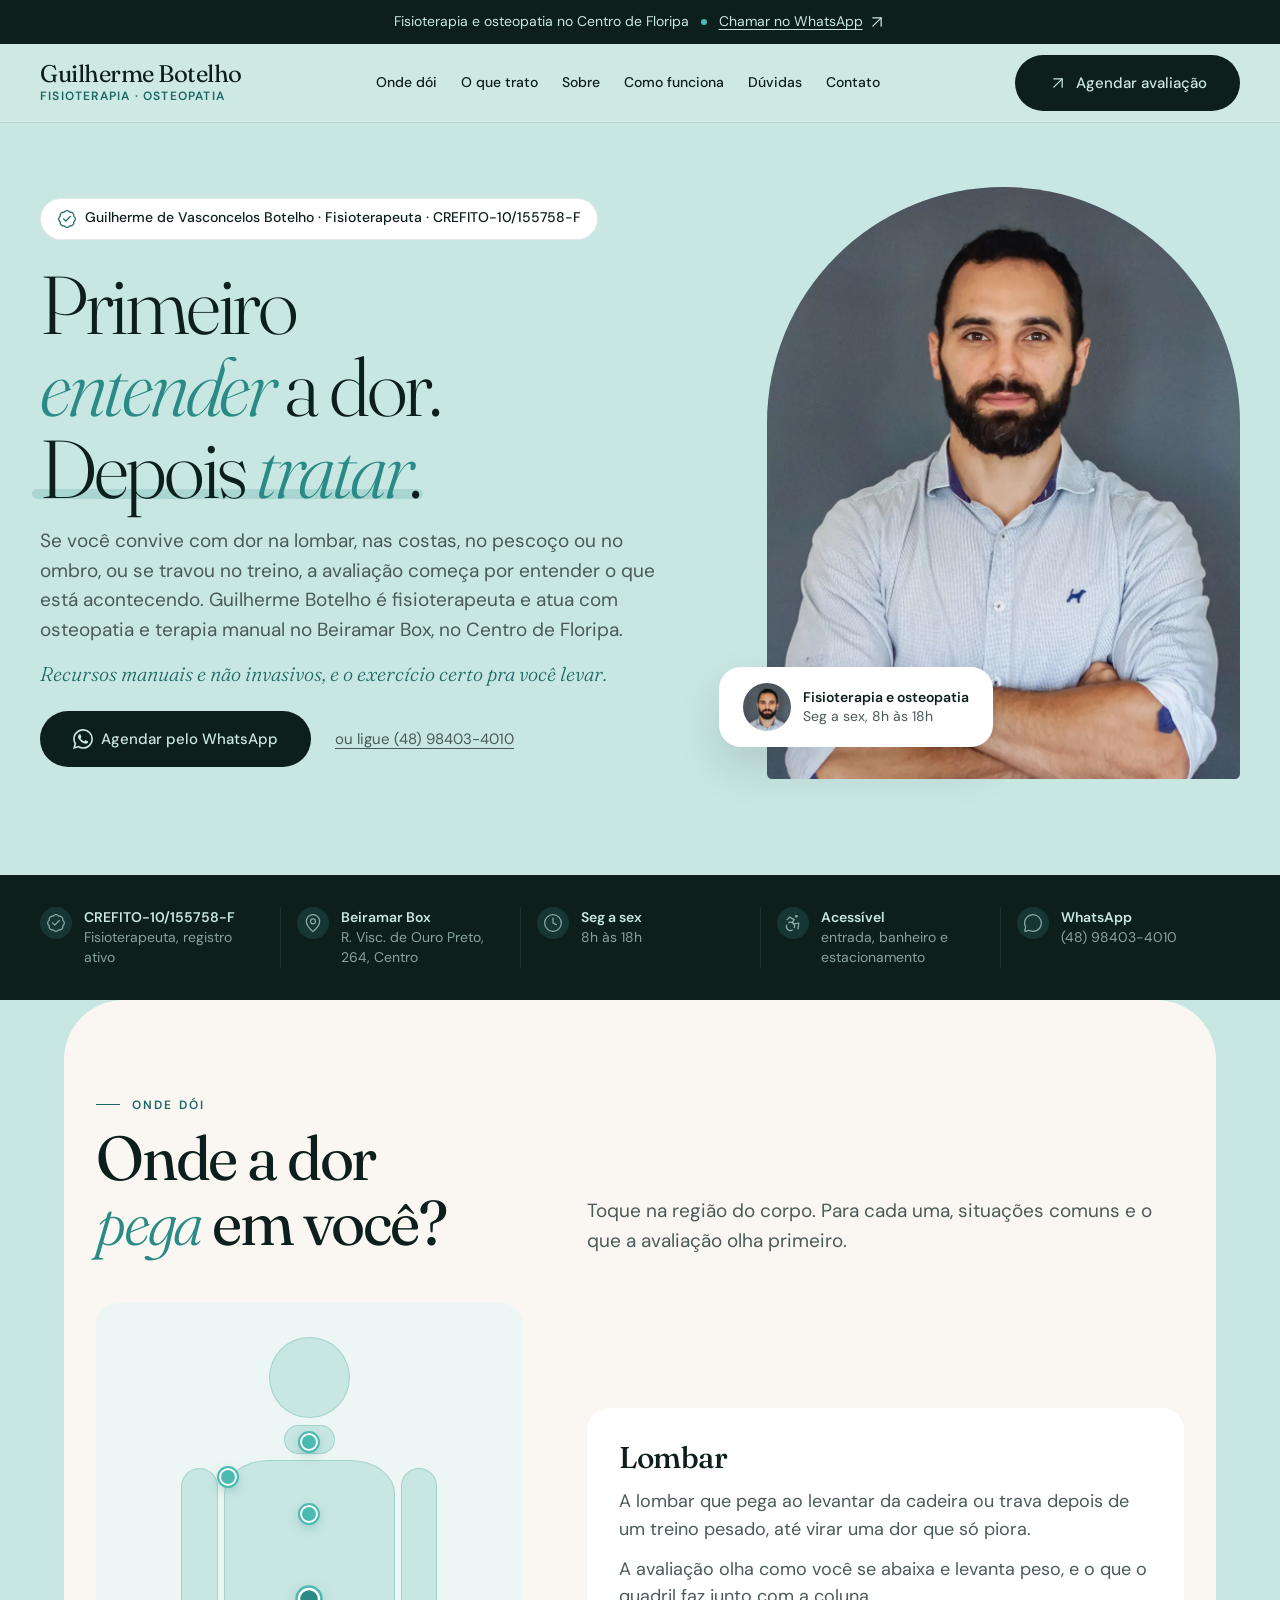
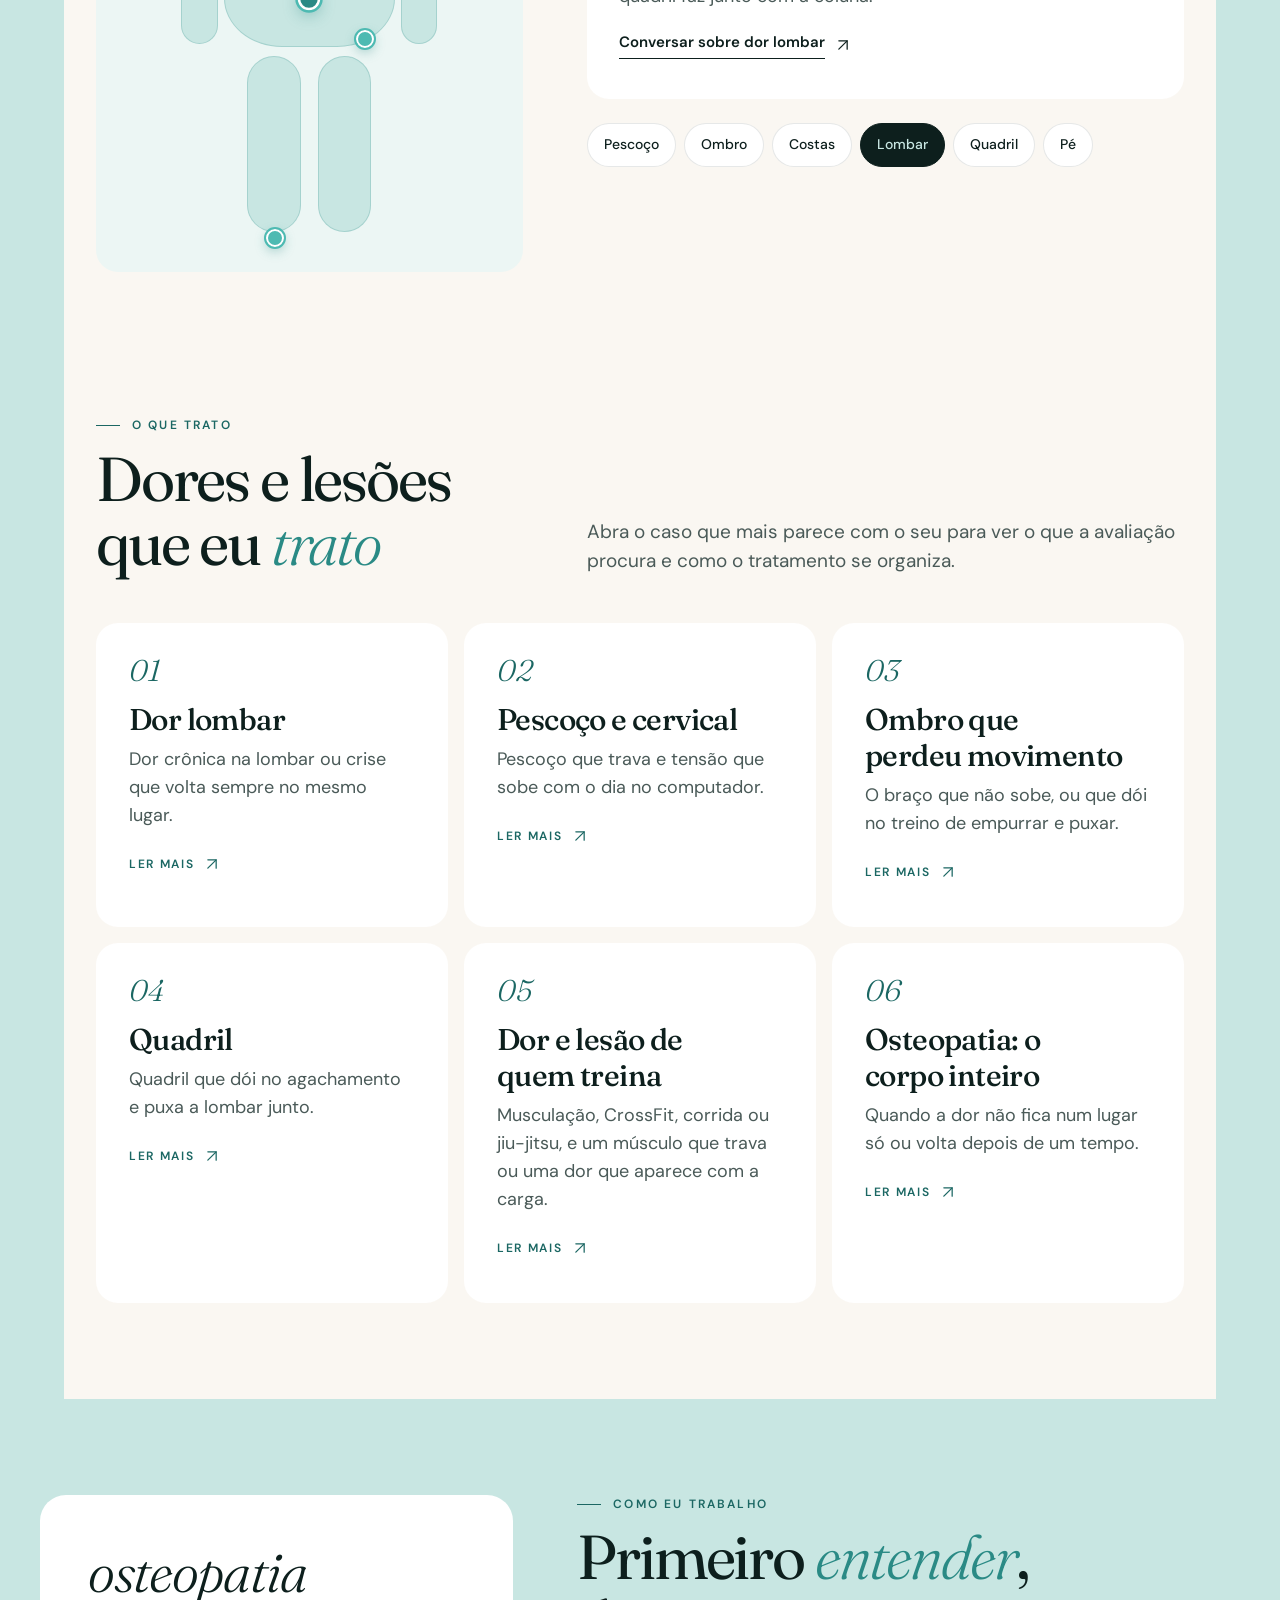
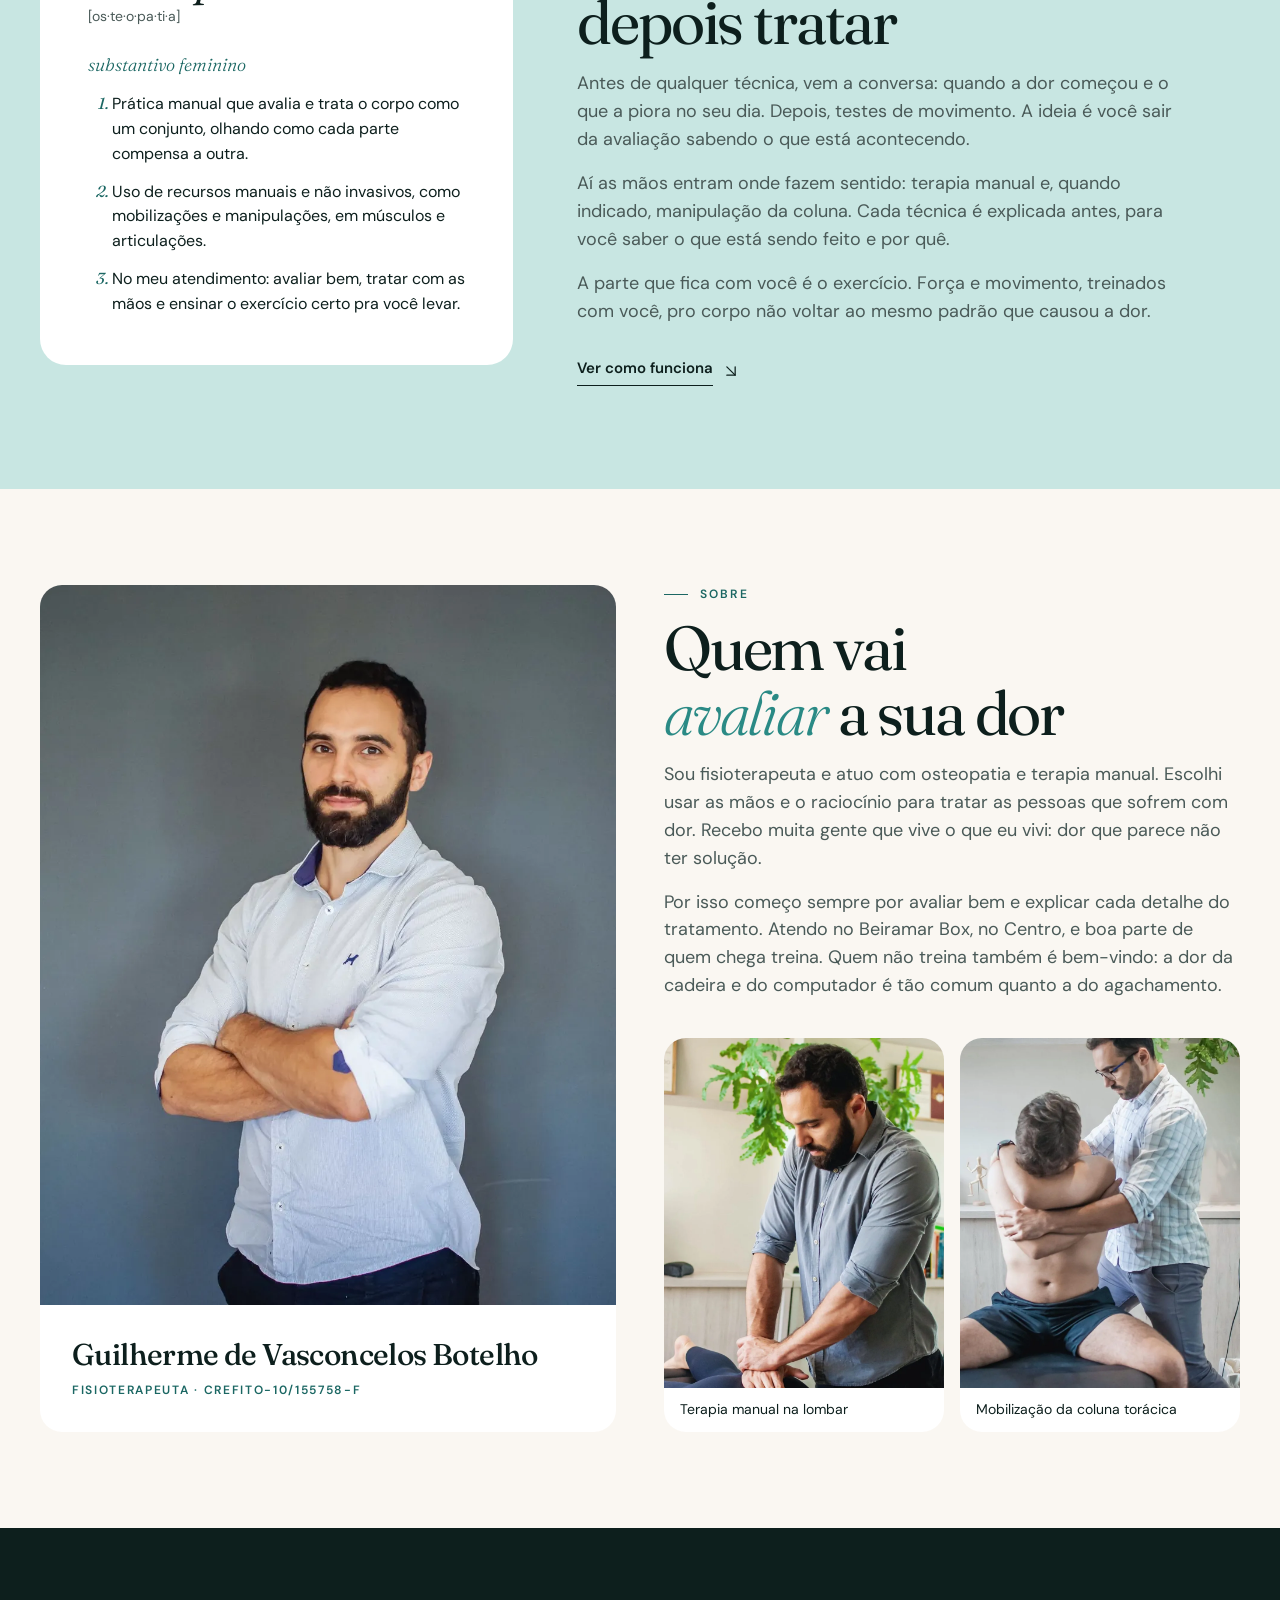
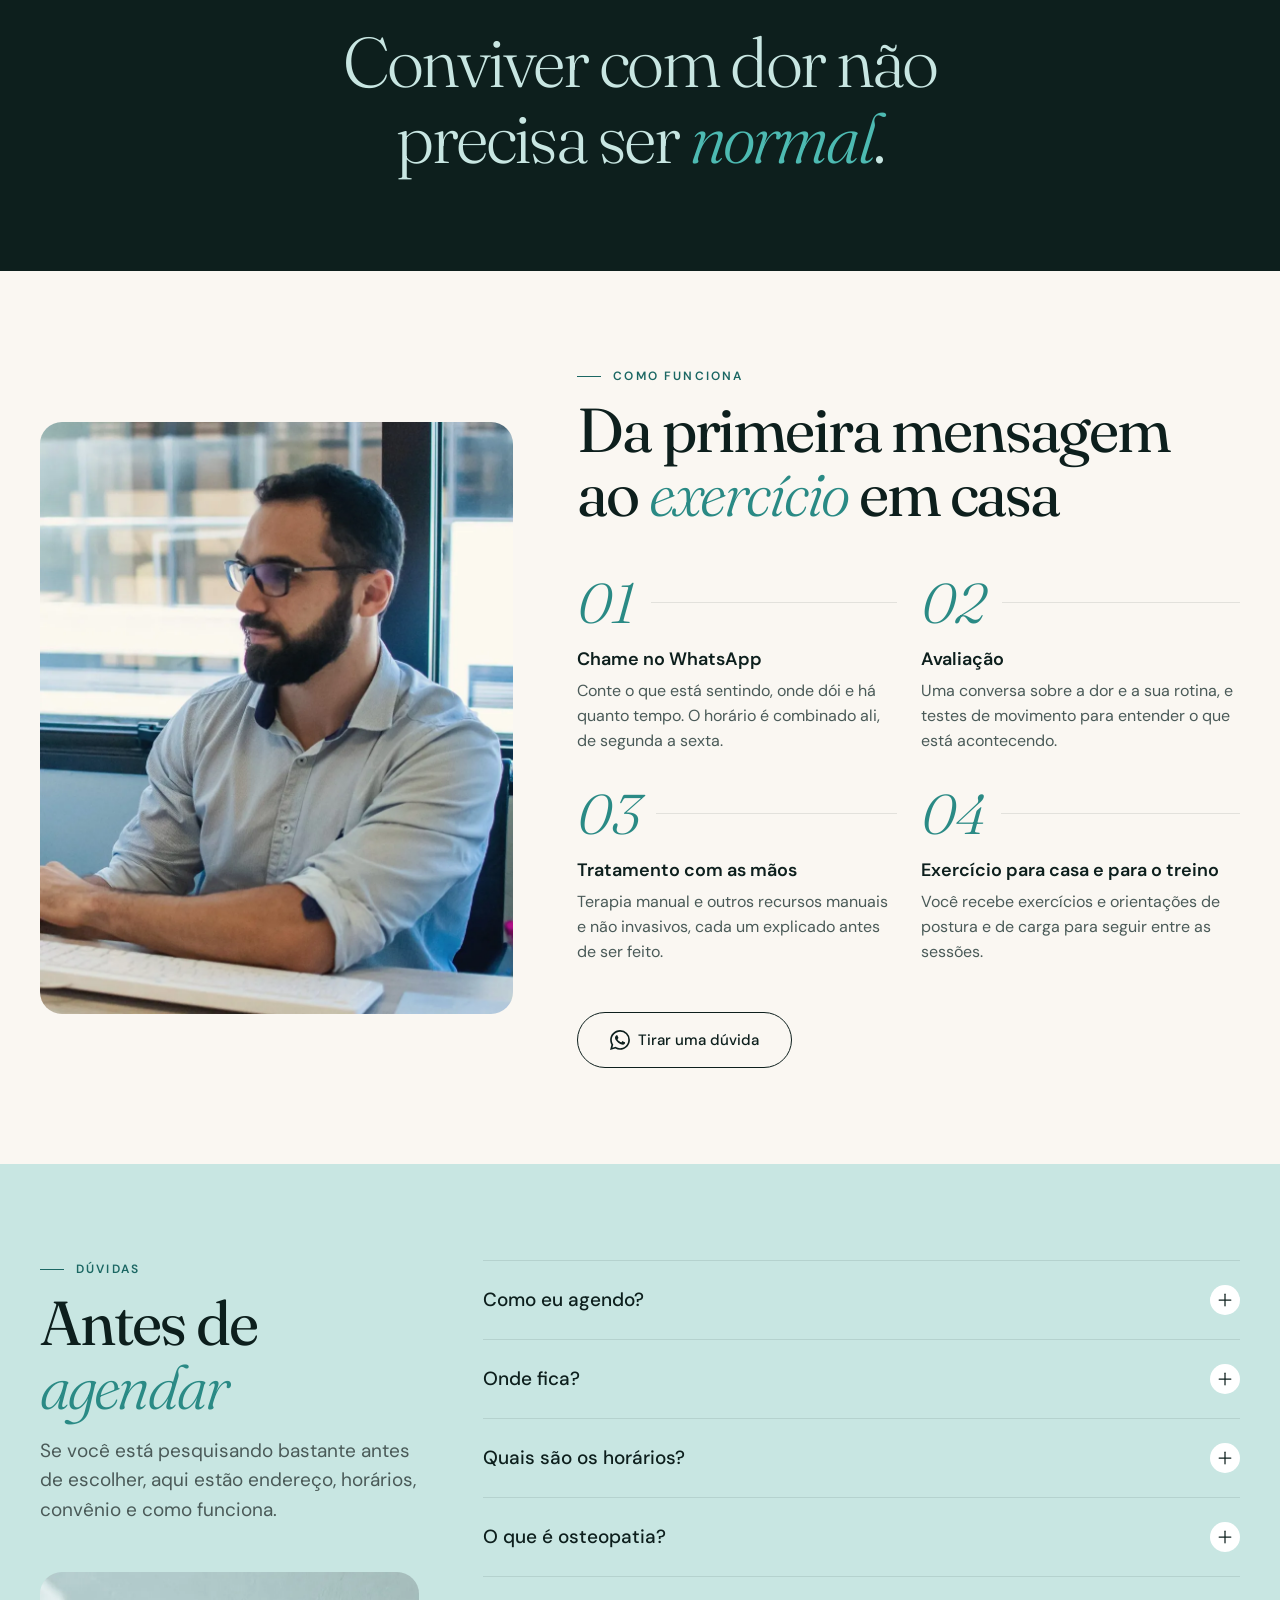
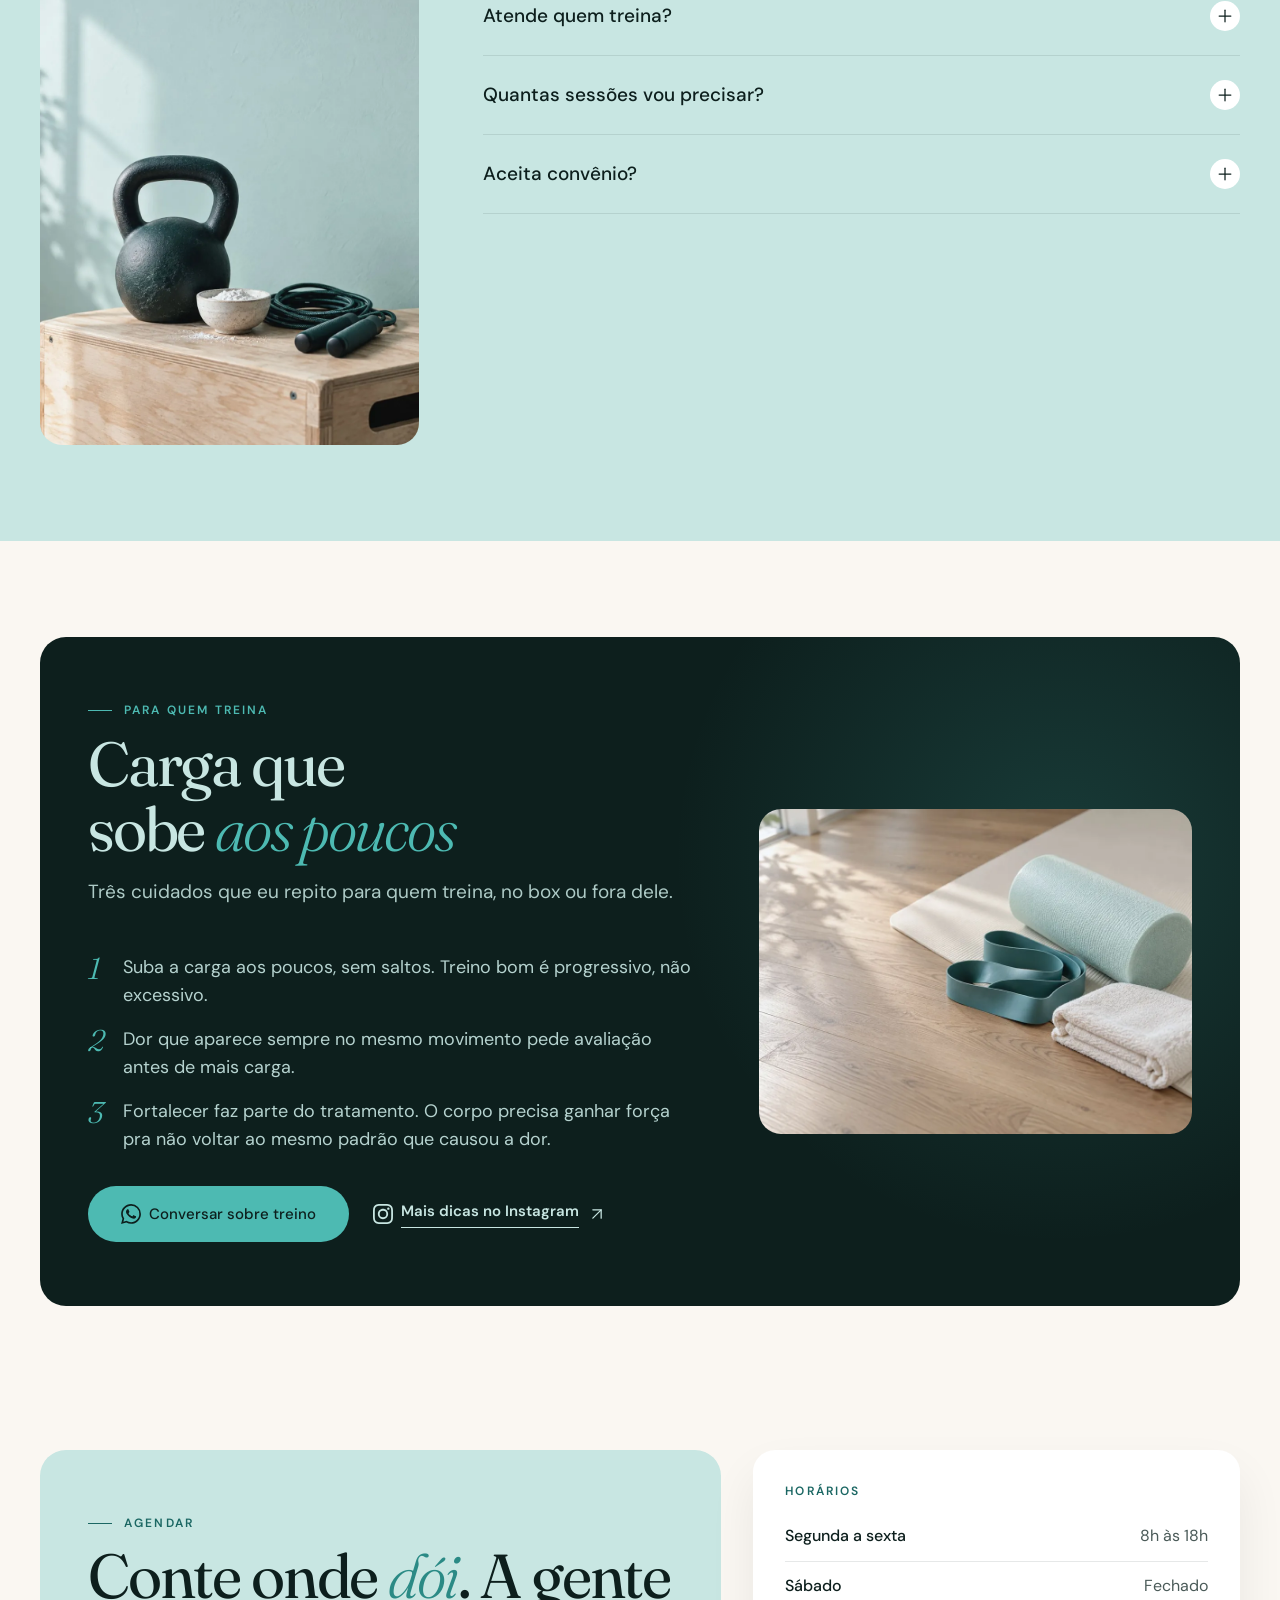
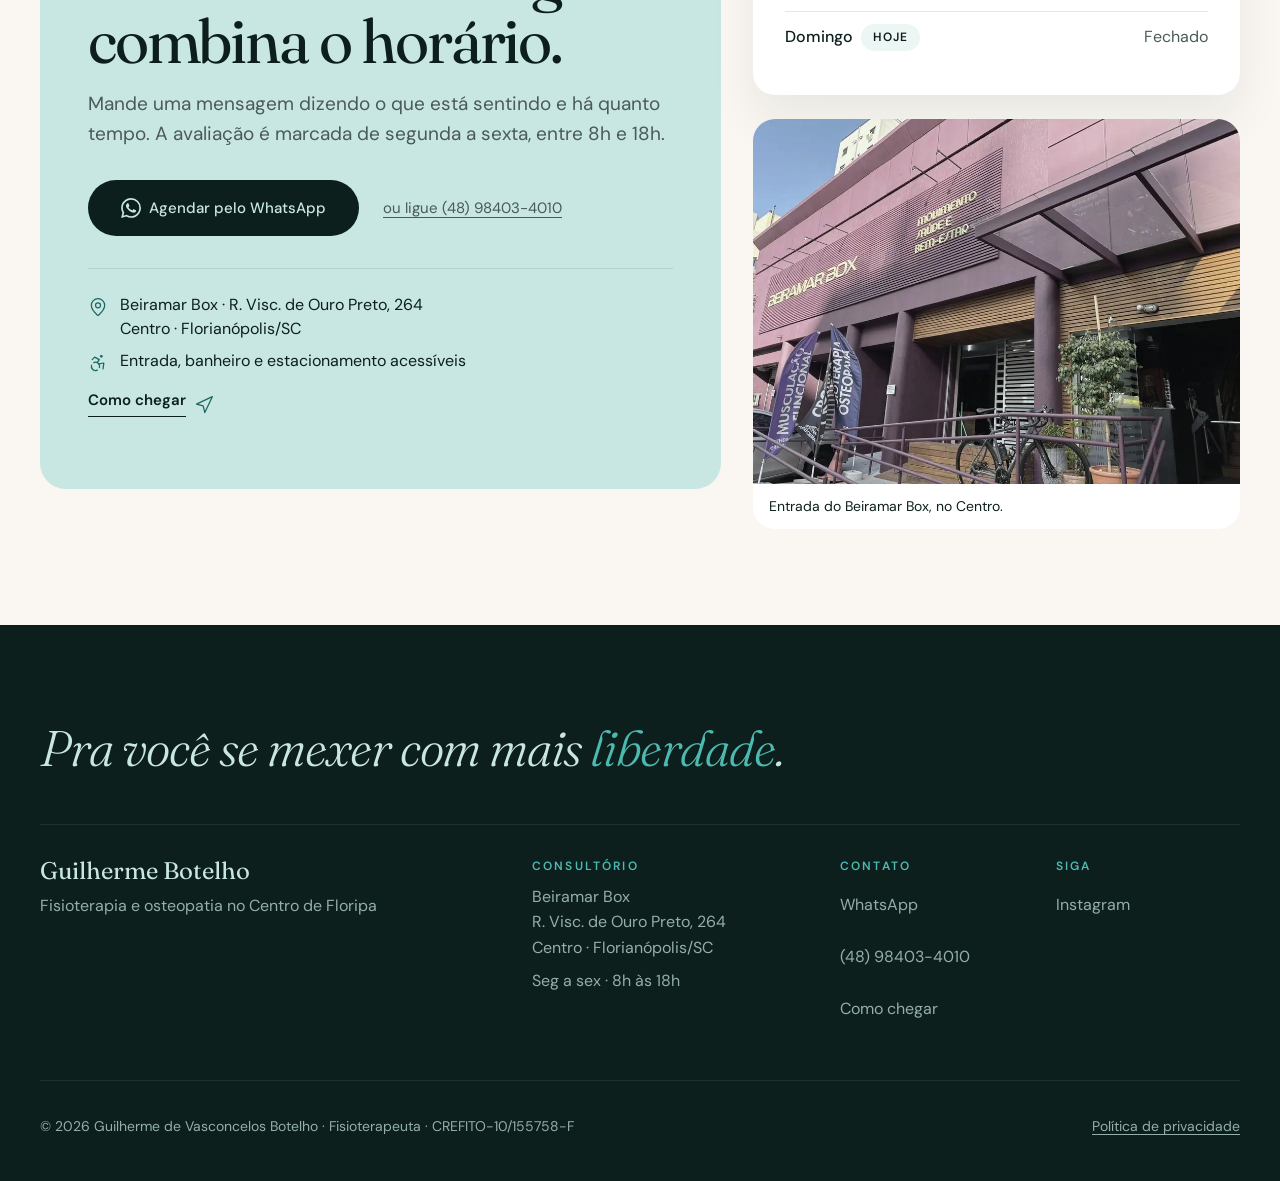
==== commit 80e06918: "Revisão via Claude Desktop 2026-10-27 19:57" ====
--- a/index.html
+++ b/index.html
@@ -91,7 +91,7 @@
 </picture>
         </div>
         <div class="flutuante">
-          <picture>
+          <picture class="flutuante__avatar">
   <source type="image/webp" media="(max-width: 899px)" srcset="assets/img/avatar-guilherme-480.webp 480w, assets/img/avatar-guilherme-960.webp 960w" sizes="100vw">
   <source type="image/webp" srcset="assets/img/avatar-guilherme-960.webp 960w" sizes="50vw">
   <img src="assets/img/avatar-guilherme-960.jpg" width="400" height="400" alt="" decoding="async">
